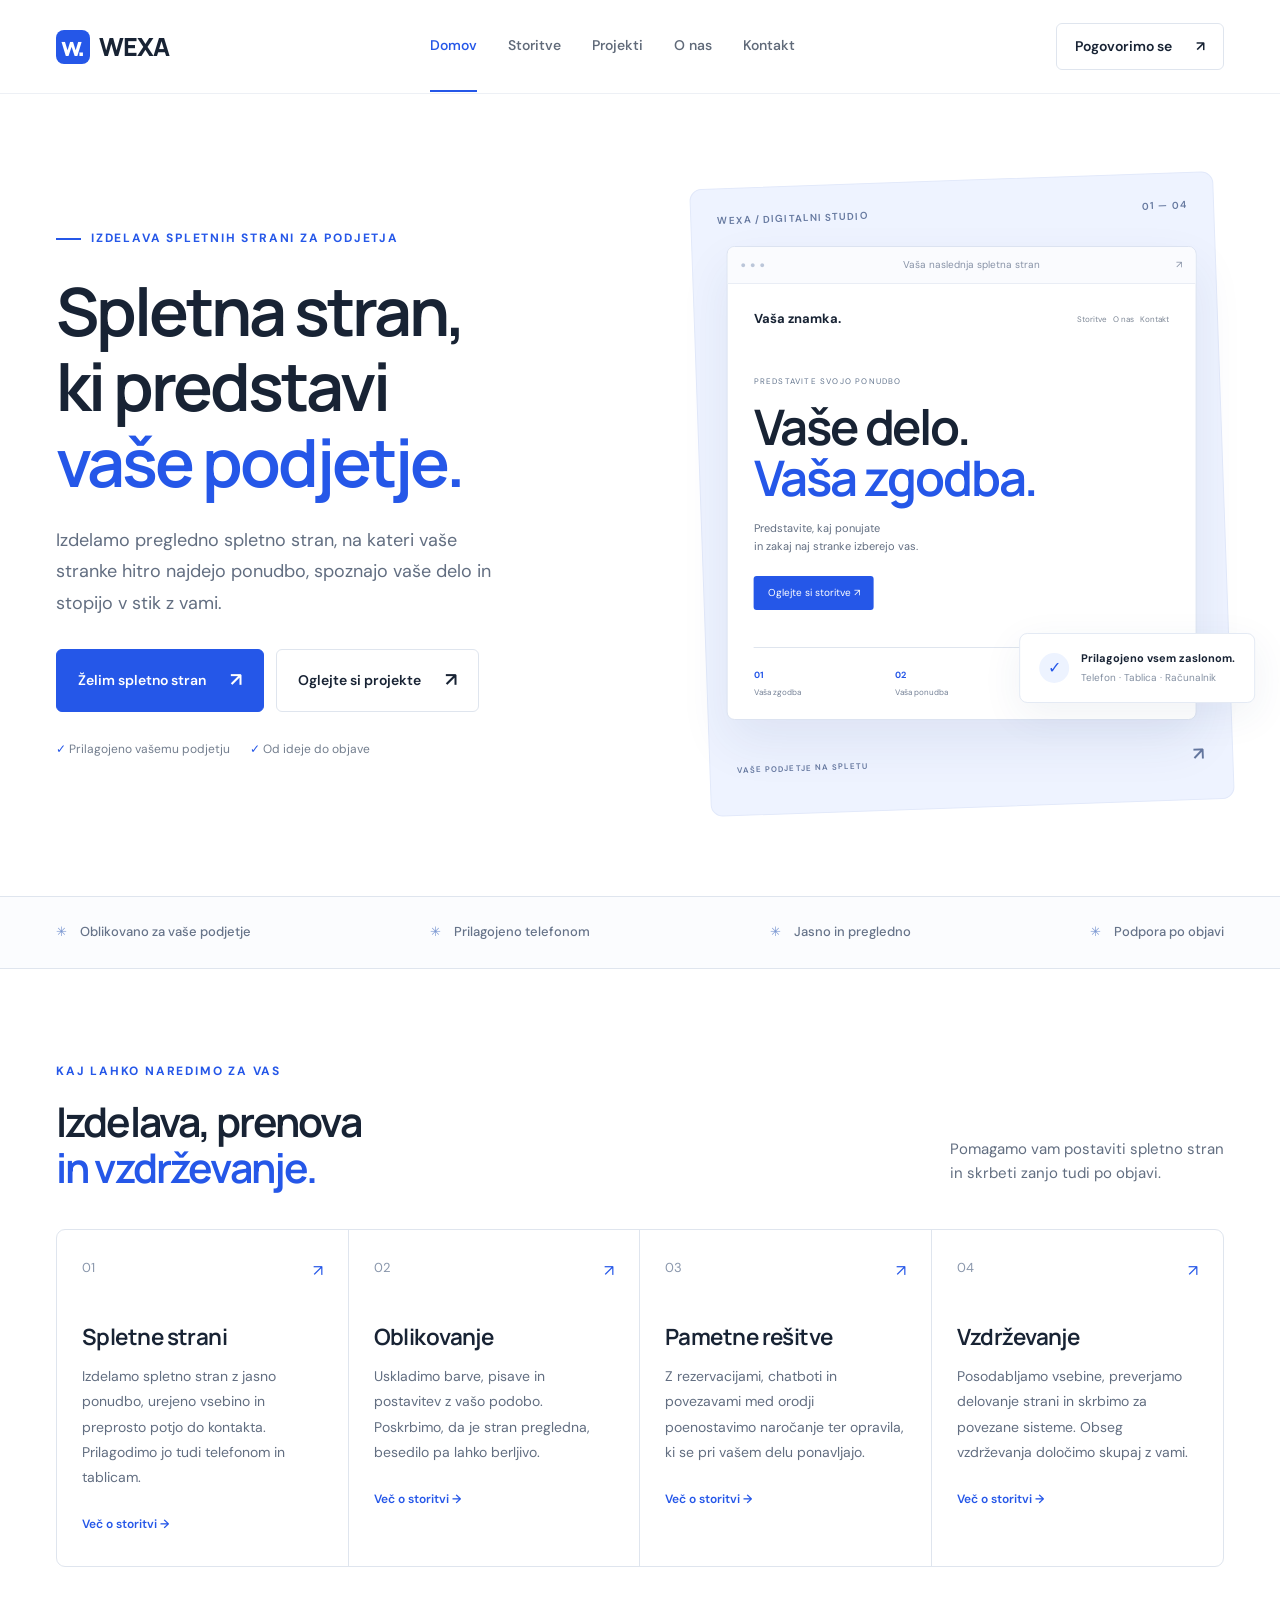
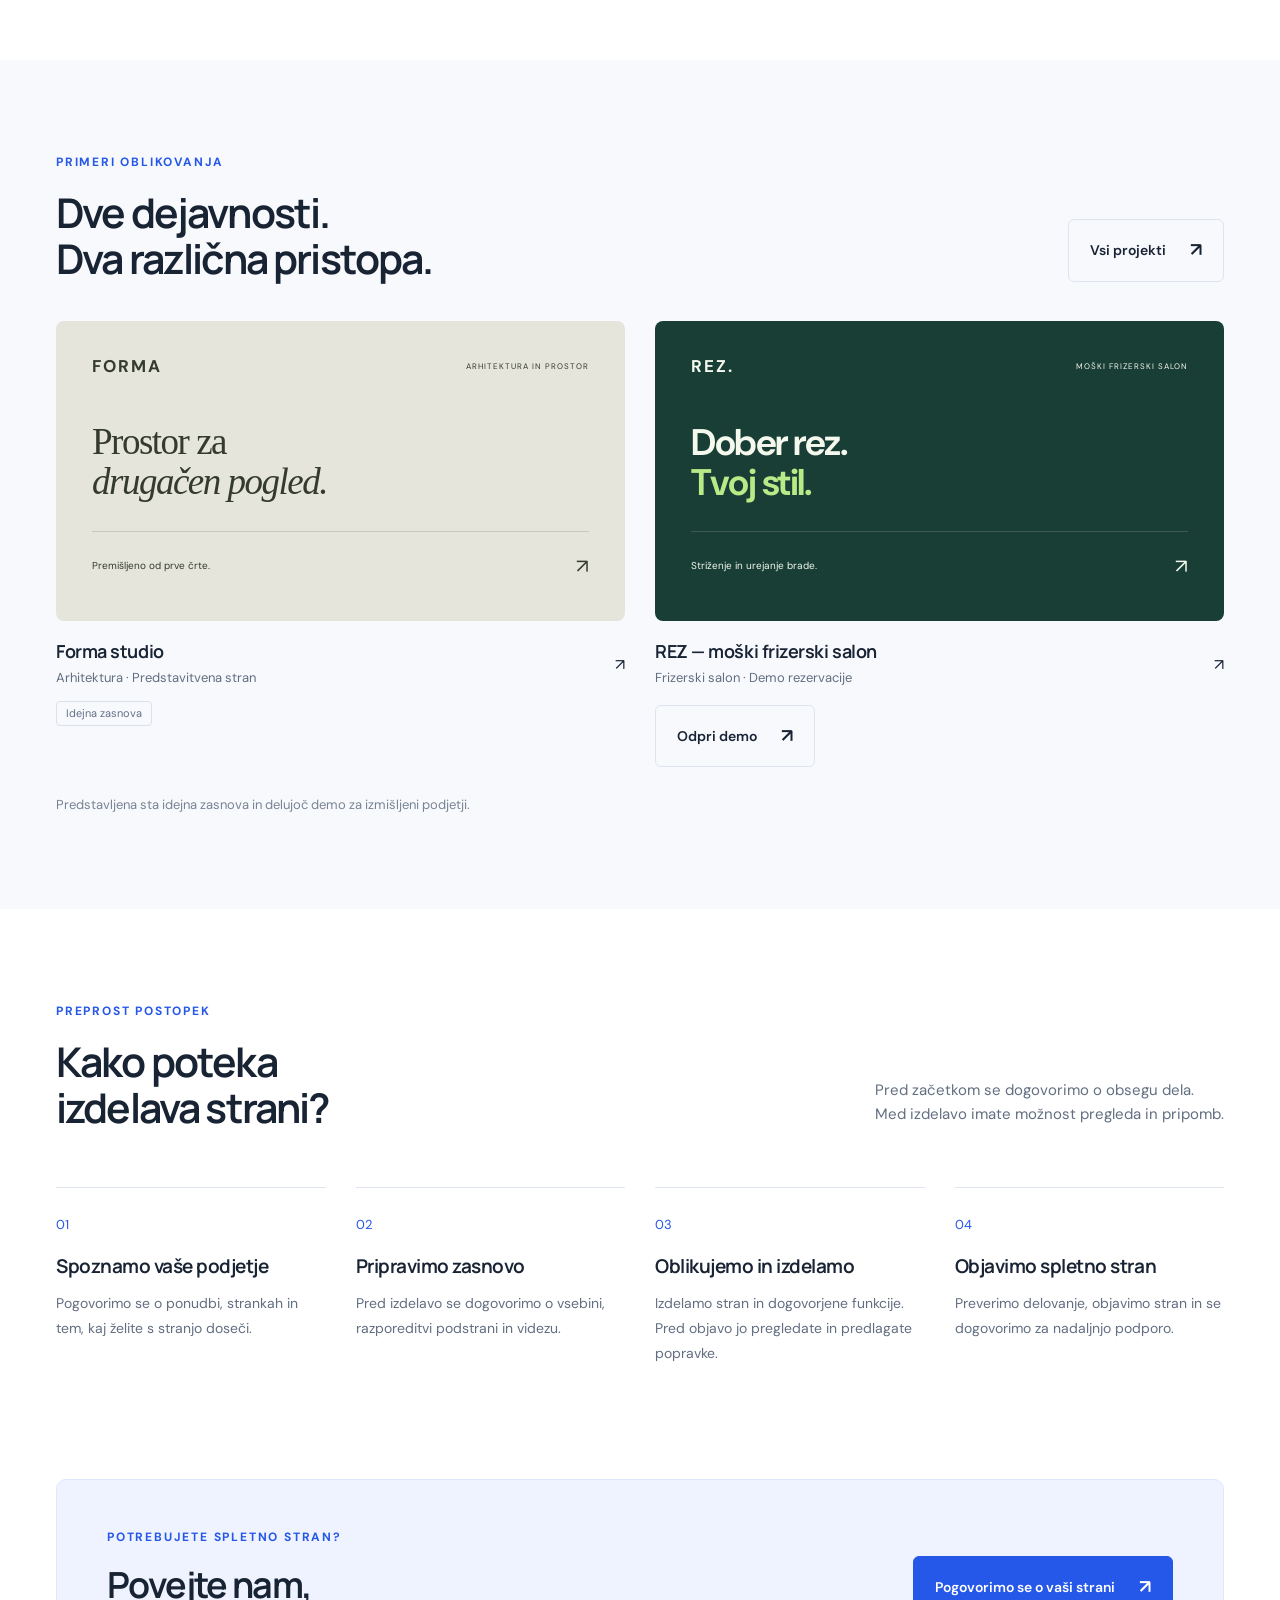
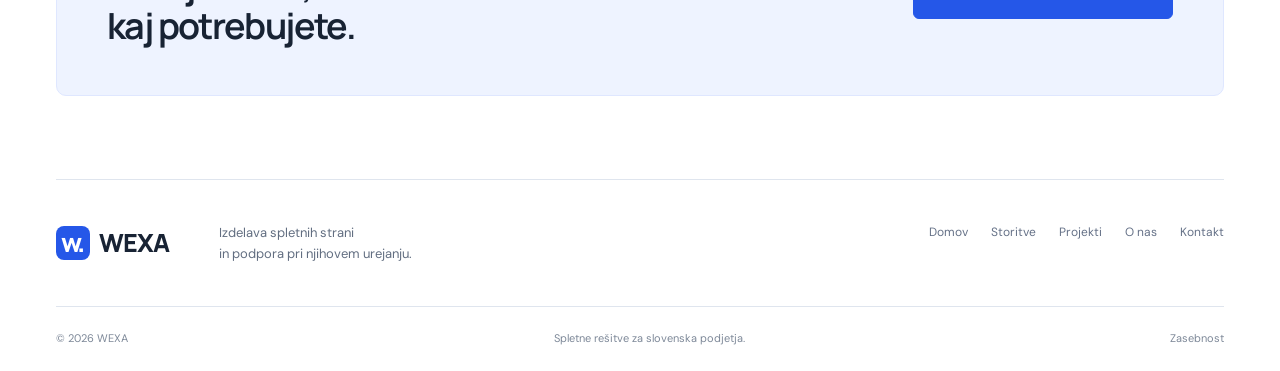
==== index.html @ 82a05c76 "Add REZ barber demo with animated smoke and portfolio links" ====
<!doctype html><html lang="sl"><head><meta charset="UTF-8"><meta name="viewport" content="width=device-width,initial-scale=1"><meta name="description" content="WEXA — izdelava in prenova spletnih strani, oblikovanje, vzdrževanje ter pametne rešitve za podjetja."><meta name="theme-color" content="#f7f9fc"><title>Izdelava spletnih strani za podjetja | WEXA</title><link rel="icon" href="favicon.svg" type="image/svg+xml"><link rel="stylesheet" href="style.css"><script src="app.js" defer></script></head><body><a class="skip" href="#main">Preskoči na vsebino</a><header class="header"><div class="wrap nav"><a class="logo" href="index.html" aria-label="WEXA domov"><span class="mark">w.</span>WEXA</a><button class="menu-toggle" aria-expanded="false" aria-controls="navigation" aria-label="Odpri meni">☰</button><nav id="navigation" aria-label="Glavna navigacija"><a href="index.html" aria-current="page">Domov</a><a href="storitve.html" >Storitve</a><a href="projekti.html" >Projekti</a><a href="o-nas.html" >O nas</a><a href="kontakt.html" >Kontakt</a></nav><a class="nav-cta" href="kontakt.html">Pogovorimo se <span aria-hidden="true">↗</span></a></div></header><main id="main"><section class="hero wrap"><div class="hero-copy"><div class="eyebrow"><span class="line"></span> IZDELAVA SPLETNIH STRANI ZA PODJETJA</div><h1>Spletna stran,<br>ki predstavi<br><em>vaše podjetje.</em></h1><p class="lead">Izdelamo pregledno spletno stran, na kateri vaše stranke hitro najdejo ponudbo, spoznajo vaše delo in stopijo v stik z vami.</p><div class="actions"><a class="button " href="kontakt.html">Želim spletno stran <span aria-hidden="true">↗</span></a><a class="button secondary" href="projekti.html">Oglejte si projekte <span aria-hidden="true">↗</span></a></div><div class="hero-note"><span>✓ Prilagojeno vašemu podjetju</span><span>✓ Od ideje do objave</span></div></div><div class="hero-visual"><div class="visual-caption"><span>WEXA / DIGITALNI STUDIO</span><span>01 — 04</span></div><div class="browser-card"><div class="browser-top"><span class="browser-dots">● ● ●</span><span>Vaša naslednja spletna stran</span><span>↗</span></div><div class="browser-body"><div class="sample-nav"><b>Vaša znamka.</b><span>Storitve &nbsp; O nas &nbsp; Kontakt</span></div><div class="sample-kicker">PREDSTAVITE SVOJO PONUDBO</div><h2>Vaše delo.<br><span>Vaša zgodba.</span></h2><p>Predstavite, kaj ponujate<br>in zakaj naj stranke izberejo vas.</p><a href="storitve.html" class="sample-button">Oglejte si storitve ↗</a><div class="sample-bottom"><div><b>01</b><span>Vaša zgodba</span></div><div><b>02</b><span>Vaša ponudba</span></div><div><b>03</b><span>Stopite v stik</span></div></div></div></div><div class="floating-card"><span class="check-icon">✓</span><div><b>Prilagojeno vsem zaslonom.</b><small>Telefon · Tablica · Računalnik</small></div></div><div class="visual-bottom">VAŠE PODJETJE NA SPLETU <span>↗</span></div></div></section><div class="principles"><div class="wrap"><span>Oblikovano za vaše podjetje</span><span>Prilagojeno telefonom</span><span>Jasno in pregledno</span><span>Podpora po objavi</span></div></div><section class="wrap section"><div class="section-heading"><div><div class="eyebrow">KAJ LAHKO NAREDIMO ZA VAS</div><h2>Izdelava, prenova<br><em>in vzdrževanje.</em></h2></div><p>Pomagamo vam postaviti spletno stran<br>in skrbeti zanjo tudi po objavi.</p></div><div class="services-grid"><a class="service-card" href="storitve.html#storitev-01"><div class="card-top"><span class="number">01</span><span aria-hidden="true">↗</span></div><h3>Spletne strani</h3><p>Izdelamo spletno stran z jasno ponudbo, urejeno vsebino in preprosto potjo do kontakta. Prilagodimo jo tudi telefonom in tablicam.</p><span class="small-link">Več o storitvi →</span></a><a class="service-card" href="storitve.html#storitev-02"><div class="card-top"><span class="number">02</span><span aria-hidden="true">↗</span></div><h3>Oblikovanje</h3><p>Uskladimo barve, pisave in postavitev z vašo podobo. Poskrbimo, da je stran pregledna, besedilo pa lahko berljivo.</p><span class="small-link">Več o storitvi →</span></a><a class="service-card" href="storitve.html#storitev-03"><div class="card-top"><span class="number">03</span><span aria-hidden="true">↗</span></div><h3>Pametne rešitve</h3><p>Z rezervacijami, chatboti in povezavami med orodji poenostavimo naročanje ter opravila, ki se pri vašem delu ponavljajo.</p><span class="small-link">Več o storitvi →</span></a><a class="service-card" href="storitve.html#storitev-04"><div class="card-top"><span class="number">04</span><span aria-hidden="true">↗</span></div><h3>Vzdrževanje</h3><p>Posodabljamo vsebine, preverjamo delovanje strani in skrbimo za povezane sisteme. Obseg vzdrževanja določimo skupaj z vami.</p><span class="small-link">Več o storitvi →</span></a></div></section><section class="tinted"><div class="wrap section"><div class="section-heading"><div><div class="eyebrow">PRIMERI OBLIKOVANJA</div><h2>Dve dejavnosti.<br>Dva različna pristopa.</h2></div><a class="button secondary" href="projekti.html">Vsi projekti <span aria-hidden="true">↗</span></a></div><div class="project-grid"><a class="project" href="projekti.html#forma"><div class="project-art forma"><div class="mini-nav"><b>FORMA</b><span>ARHITEKTURA IN PROSTOR</span></div><div class="mini-title">Prostor za<br><i>drugačen pogled.</i></div><div class="mini-bottom">Premišljeno od prve črte.<span>↗</span></div></div><div class="project-label"><div><h3>Forma studio</h3><p>Arhitektura · Predstavitvena stran</p></div><span>↗</span></div><span class="demo-label">Idejna zasnova</span></a><a class="project" href="demo/barber/"><div class="project-art barber"><div class="mini-nav"><b>REZ.</b><span>MOŠKI FRIZERSKI SALON</span></div><div class="mini-title">Dober rez.<br><i>Tvoj stil.</i></div><div class="mini-bottom">Striženje in urejanje brade.<span>↗</span></div></div><div class="project-label"><div><h3>REZ — moški frizerski salon</h3><p>Frizerski salon · Demo rezervacije</p></div><span>↗</span></div><span class="button secondary" style="margin-top:16px">Odpri demo <span aria-hidden="true">↗</span></span></a></div><p class="muted project-disclaimer">Predstavljena sta idejna zasnova in delujoč demo za izmišljeni podjetji.</p></div></section><section class="wrap section"><div class="section-heading"><div><div class="eyebrow">PREPROST POSTOPEK</div><h2>Kako poteka<br>izdelava strani?</h2></div><p>Pred začetkom se dogovorimo o obsegu dela.<br>Med izdelavo imate možnost pregleda in pripomb.</p></div><div class="steps"><div><span>01</span><h3>Spoznamo vaše podjetje</h3><p>Pogovorimo se o ponudbi, strankah in tem, kaj želite s stranjo doseči.</p></div><div><span>02</span><h3>Pripravimo zasnovo</h3><p>Pred izdelavo se dogovorimo o vsebini, razporeditvi podstrani in videzu.</p></div><div><span>03</span><h3>Oblikujemo in izdelamo</h3><p>Izdelamo stran in dogovorjene funkcije. Pred objavo jo pregledate in predlagate popravke.</p></div><div><span>04</span><h3>Objavimo spletno stran</h3><p>Preverimo delovanje, objavimo stran in se dogovorimo za nadaljnjo podporo.</p></div></div></section><section class="wrap cta"><div><div class="eyebrow">POTREBUJETE SPLETNO STRAN?</div><h2>Povejte nam,<br>kaj potrebujete.</h2></div><a class="button " href="kontakt.html">Pogovorimo se o vaši strani <span aria-hidden="true">↗</span></a></section></main><footer class="wrap"><div class="footer-top"><a class="logo" href="index.html"><span class="mark">w.</span>WEXA</a><p>Izdelava spletnih strani<br>in podpora pri njihovem urejanju.</p><div class="footer-nav"><a href="index.html" aria-current="page">Domov</a><a href="storitve.html" >Storitve</a><a href="projekti.html" >Projekti</a><a href="o-nas.html" >O nas</a><a href="kontakt.html" >Kontakt</a></div></div><div class="footer-bottom"><span>© 2026 WEXA</span><span>Spletne rešitve za slovenska podjetja.</span><a href="zasebnost.html">Zasebnost</a></div></footer></body></html>
---- style.css ----
@import url('https://fonts.googleapis.com/css2?family=DM+Sans:wght@400;450;500;550;600;650;700&family=Manrope:wght@400;500;600;650;700;750;800&display=swap');
:root{--blue:#2557e8;--ink:#182334;--muted:#626e81;--line:#dfe5ee;--paper:#f7f9fc}*{box-sizing:border-box}html{scroll-behavior:smooth;scroll-padding-top:110px}body{margin:0;background:#fff;color:var(--ink);font-family:'DM Sans',sans-serif;font-size:16px;line-height:1.6}a{color:inherit;text-decoration:none}button,input,textarea{font:inherit}button,a,input,textarea,summary{-webkit-tap-highlight-color:transparent}a:focus-visible,button:focus-visible,summary:focus-visible{outline:3px solid var(--blue);outline-offset:6px}button{cursor:pointer}p{color:var(--muted);margin:0 0 20px}h1,h2,h3{font-family:Manrope,sans-serif;line-height:1.13;letter-spacing:-.045em;margin:0;font-weight:650}h1{font-size:clamp(3rem,5.2vw,5rem)}h2{font-size:clamp(2rem,3.2vw,3rem)}h3{font-size:1.4rem;letter-spacing:-.025em}em{font-style:normal;color:var(--blue)}.wrap{max-width:1280px;width:calc(100% - 112px);margin:auto}.header{height:94px;background:rgba(255,255,255,.96);position:sticky;top:0;z-index:20;border-bottom:1px solid #edf0f5}.nav{height:100%;display:flex;align-items:center;justify-content:space-between;gap:30px}.logo{font-family:Manrope,sans-serif;font-size:25px;font-weight:800;letter-spacing:-1px;display:flex;align-items:center;gap:9px}.mark{display:inline-flex;align-items:center;justify-content:center;width:34px;height:34px;border-radius:8px;background:var(--blue);color:white;font-size:26px;letter-spacing:-3px;padding-right:4px}.nav nav{display:flex;gap:31px}.nav nav a{font-size:14px;font-weight:550;color:#606a79;padding:33px 0}.nav nav a:hover,.nav nav a[aria-current=page]{color:var(--blue)}.nav nav a[aria-current=page]{border-bottom:2px solid var(--blue)}.nav-cta{font-size:14px;font-weight:600;border:1px solid var(--line);padding:11px 18px;border-radius:6px;display:flex;gap:24px;align-items:center}.nav-cta:hover{border-color:var(--blue);color:var(--blue)}.menu-toggle{display:none}.eyebrow{font-size:12px;letter-spacing:1.8px;font-weight:700;color:var(--blue);margin-bottom:25px;display:flex;align-items:center;gap:10px}.line{height:2px;width:25px;background:var(--blue)}.hero{display:grid;grid-template-columns:1.12fr 1fr;gap:58px;align-items:center;padding-top:86px;padding-bottom:88px}.hero h1{margin-bottom:26px}.lead{font-size:18px;line-height:1.75;max-width:570px}.hero .lead{max-width:465px}.actions{display:flex;align-items:center;gap:12px;flex-wrap:wrap;margin-top:30px}.button{display:inline-flex;align-items:center;justify-content:center;gap:24px;background:var(--blue);color:white;border:1px solid var(--blue);border-radius:6px;padding:15px 21px;font-size:14px;font-weight:600;transition:background .2s,transform .2s}.button span{font-size:19px}.button:hover{background:#1745ca;transform:translateY(-2px)}.button.secondary{background:transparent;border-color:var(--line);color:var(--ink)}.button.secondary:hover{border-color:#96a8c8;background:#f1f5ff}.hero-note{display:flex;gap:20px;font-size:12px;color:#737e8e;margin-top:28px}.hero-note span:first-letter{color:var(--blue)}.hero-visual{position:relative;background:#eef3ff;border:1px solid #e2e9fa;border-radius:12px;padding:24px 26px 30px;min-width:0;transform:rotate(-2deg)}.visual-caption,.visual-bottom{font-size:10px;letter-spacing:1.1px;display:flex;align-items:center;justify-content:space-between;color:#65789f;font-weight:600}.visual-caption{margin-bottom:25px}.browser-card{background:white;border:1px solid #dce3f1;border-radius:8px;box-shadow:0 22px 50px #233f7815;overflow:hidden;transform:rotate(2deg)}.browser-top{display:flex;justify-content:space-between;align-items:center;gap:5px;font-size:10px;background:#fafbfe;padding:10px 13px;color:#8792a6;border-bottom:1px solid #e9edf5}.browser-dots{color:#bbc6d9;font-size:9px;letter-spacing:1px}.browser-body{padding:25px 26px 20px}.sample-nav{display:flex;justify-content:space-between;align-items:center;gap:10px;margin-bottom:45px;font-size:8px}.sample-nav b{font-size:13px}.sample-nav span{color:#7d8796}.sample-kicker{font-size:8px;letter-spacing:1.2px;color:#63758e;margin-bottom:14px}.browser-body h2{font-size:49px;line-height:1.04}.browser-body h2 span{color:var(--blue)}.browser-body p{font-size:11px;margin-top:15px;line-height:1.7}.sample-button{display:inline-block;padding:9px 14px;background:var(--blue);color:white;font-size:10px;border-radius:3px}.sample-bottom{display:grid;grid-template-columns:repeat(3,1fr);gap:10px;border-top:1px solid var(--line);padding-top:20px;margin-top:37px}.sample-bottom b,.sample-bottom span{display:block;font-size:9px}.sample-bottom b{color:var(--blue);margin-bottom:4px}.sample-bottom span{font-size:8px;color:#748096}.floating-card{position:absolute;right:-26px;bottom:98px;padding:16px 19px;background:white;border:1px solid #e4eaf4;border-radius:8px;box-shadow:0 12px 40px #29406b12;display:flex;align-items:center;gap:12px;transform:rotate(2deg)}.floating-card b{font-size:11px;display:block}.floating-card small{font-size:10px;color:#8490a2;display:block;margin-top:2px}.check-icon{background:#edf3ff;color:var(--blue);width:30px;height:30px;display:grid;place-items:center;border-radius:50%}.visual-bottom{margin-top:28px;font-size:8px}.visual-bottom span{font-size:18px}.principles{border-block:1px solid var(--line);background:#fbfcfe}.principles .wrap{display:flex;justify-content:space-between;padding-block:25px;font-size:13px;font-weight:500;color:#667389}.principles span:before{content:'✳';color:#7895d0;margin-right:13px}.section{padding-top:93px;padding-bottom:93px}.section-heading{display:flex;align-items:flex-end;justify-content:space-between;gap:35px;margin-bottom:39px}.section-heading p{font-size:15px;margin:0 0 5px}.section-heading .eyebrow{margin-bottom:17px}.services-grid{display:grid;grid-template-columns:repeat(4,1fr);border:1px solid var(--line);border-radius:9px;overflow:hidden}.service-card{padding:28px 25px 30px;border-right:1px solid var(--line);transition:background .2s}.service-card:last-child{border:0}.service-card:hover{background:#f3f6ff}.card-top{display:flex;justify-content:space-between;margin-bottom:40px;color:var(--blue)}.number{font-size:13px;color:#8a97ac}.service-card h3{margin-bottom:15px}.service-card p{font-size:14px;line-height:1.8;min-height:100px}.small-link{font-size:12px;font-weight:600;color:var(--blue)}.tinted{background:var(--paper)}.project-grid{display:grid;grid-template-columns:1fr 1fr;gap:30px}.project-art{padding:32px 36px;border-radius:8px;min-height:300px;transition:transform .3s}.project:hover .project-art{transform:translateY(-5px)}.forma{background:#e5e5db;color:#343a2e}.barber{background:#183e36;color:#f4f8ed}.mini-nav{display:flex;justify-content:space-between;align-items:center;font-size:8px;letter-spacing:1px}.mini-nav b{font-size:17px;letter-spacing:2px}.mini-title{font-size:37px;letter-spacing:-1.5px;line-height:1.1;margin-top:42px}.forma .mini-title{font-family:Georgia,serif}.barber .mini-title{font-weight:650}.barber .mini-title i{font-style:normal;color:#b8eb87}.mini-bottom{font-size:10px;display:flex;justify-content:space-between;align-items:center;margin-top:28px;border-top:1px solid #89947b55;padding-top:18px}.mini-bottom span{font-size:20px}.project-label{display:flex;justify-content:space-between;align-items:center;margin-top:20px}.project-label h3{font-size:18px}.project-label p{font-size:13px;margin:7px 0 0}.demo-label{display:inline-block;font-size:11px;padding:3px 9px;border:1px solid #dbe1e9;border-radius:4px;color:#657187;margin-top:12px}.muted{font-size:13px;color:#788394}.project-disclaimer{margin-top:28px;margin-bottom:0}.steps{display:grid;grid-template-columns:repeat(4,1fr);gap:30px;margin-top:56px}.steps>div{border-top:1px solid var(--line);padding-top:23px}.steps span{font-size:13px;color:var(--blue)}.steps h3{font-size:19px;margin:20px 0 13px}.steps p{font-size:14px;line-height:1.8}.cta{padding:48px 50px;background:#eef3ff;border:1px solid #dfe7ff;border-radius:10px;display:flex;align-items:center;justify-content:space-between;gap:30px;margin-bottom:83px}.cta h2{font-size:36px}.cta .eyebrow{margin-bottom:18px}.footer-top{border-top:1px solid var(--line);padding-top:43px;padding-bottom:42px;display:flex;align-items:flex-start;gap:50px}.footer-top p{font-size:13px;margin:0}.footer-nav{margin-left:auto;display:flex;gap:23px;font-size:12px;color:#657187}.footer-bottom{display:flex;justify-content:space-between;gap:20px;border-top:1px solid var(--line);padding:23px 0;font-size:11px;color:#7d8898}.page-head{padding-top:80px;padding-bottom:60px}.page-head h1{margin-bottom:25px}.page-head .lead{max-width:650px}.service-row{display:grid;grid-template-columns:60px 1.5fr 1fr;gap:40px;padding:52px 0;border-top:1px solid var(--line);scroll-margin-top:100px}.service-row .eyebrow{margin-bottom:13px}.service-row h2{font-size:31px;margin-bottom:22px}.service-row p{font-size:16px;max-width:560px}.service-row h3{font-size:17px;margin-bottom:18px}.service-row ul,.case ul{list-style:none;padding:0;margin:0 0 25px;color:var(--muted)}.service-row li,.case li{padding:7px 0;font-size:14px}.service-row li:before,.case li:before{content:'✓';color:var(--blue);margin-right:13px}.text-link{font-size:14px;font-weight:600;color:var(--blue)}.narrow{max-width:850px}.narrow h2{margin-bottom:30px}details{border-bottom:1px solid var(--line);padding:23px 0}summary{font-weight:550;cursor:pointer;list-style:none;display:flex;justify-content:space-between;gap:20px}summary:after{content:'+';color:var(--blue);font-size:22px;line-height:1}details[open] summary:after{content:'−'}details p{margin:17px 0 0;max-width:720px}.projects-page{padding-bottom:90px}.case{padding:50px 0;border-top:1px solid var(--line);margin-top:60px;scroll-margin-top:120px}.case .eyebrow{margin-bottom:20px}.case h2{margin-bottom:25px}.case-grid{display:grid;grid-template-columns:1.4fr 1fr;gap:80px}.case-grid p{max-width:570px}.about-grid{display:grid;grid-template-columns:1fr 1fr;gap:90px;align-items:center;padding-bottom:35px}.about-statement{background:#edf2ff;border-radius:12px;padding:70px 45px;font-family:Manrope,sans-serif;font-size:50px;line-height:1.2;letter-spacing:-2px;font-weight:650}.about-statement span{display:block;font-family:'DM Sans',sans-serif;font-size:10px;letter-spacing:2px;color:#7084ae;margin-top:60px}.about-grid h2{margin-bottom:25px;font-size:34px}.about-grid p{font-size:15px}.values{display:grid;grid-template-columns:repeat(3,1fr);gap:45px}.values article{border-top:1px solid var(--line);padding-top:25px}.values span{font-size:11px;letter-spacing:1px;color:var(--blue)}.values h3{margin:25px 0 16px}.values p{font-size:15px}.contact-grid{display:grid;grid-template-columns:.85fr 1.4fr;gap:90px;padding-bottom:100px}.contact-grid aside>p{margin:25px 0}.contact-grid aside h2{font-size:32px}.contact-step{display:flex;align-items:center;gap:17px;padding:14px 0;border-bottom:1px solid var(--line)}.contact-step span{font-size:12px;color:var(--blue)}.contact-step p{margin:0;font-size:14px}.notice{background:var(--paper);padding:21px;border:1px solid var(--line);border-radius:7px;margin-top:32px}.notice b{font-size:13px}.notice p{font-size:12px;line-height:1.8;margin:9px 0 0}form{border:1px solid var(--line);border-radius:10px;padding:32px}form>label,.form-row label{display:block;font-size:14px;font-weight:500;margin-bottom:23px}.optional{font-size:12px;color:#7c8798;font-weight:400}input:not([type=radio]),textarea{display:block;width:100%;padding:13px 15px;border:1px solid #dce2ed;border-radius:5px;margin-top:8px;background:#fcfdff;color:var(--ink);font-size:14px;outline:none}input:focus,textarea:focus{border-color:var(--blue);box-shadow:0 0 0 3px #2557e810}textarea{resize:vertical}input::placeholder,textarea::placeholder{color:#8b95a4}.form-row{display:grid;grid-template-columns:1fr 1fr;gap:17px}fieldset{border:0;padding:0;margin:0 0 25px}legend{font-size:14px;font-weight:500;margin-bottom:12px}.choices{display:grid;grid-template-columns:1fr 1fr;gap:9px}.choices label{cursor:pointer;position:relative}.choices input{position:absolute;opacity:0;width:1px;height:1px}.choices span{display:block;padding:12px 14px;border:1px solid var(--line);border-radius:5px;font-size:13px;color:var(--muted)}.choices input:checked+span{border-color:var(--blue);color:var(--blue);background:#f2f6ff}.choices input:focus-visible+span{outline:2px solid var(--blue);outline-offset:2px}.form-help{font-size:12px;margin:15px 0 0}#brief-result{border-top:1px solid var(--line);padding-top:24px;margin-top:28px}#brief-result h3{font-size:20px;margin-bottom:13px}#brief-result p{font-size:13px}pre{white-space:pre-wrap;word-break:break-word;background:var(--paper);padding:20px;font:13px/1.7 'DM Sans',sans-serif}#copy-status{margin-top:13px}.legal{padding-bottom:90px}.legal h2{font-size:25px;margin-top:30px;margin-bottom:16px}.skip{position:fixed;left:15px;top:-80px;z-index:100;background:white;padding:15px}.skip:focus{top:15px}
@media(min-width:1500px){.hero{padding-block:100px}.hero h1{font-size:80px}}
@media(max-width:1100px){.wrap{width:calc(100% - 64px)}.nav nav{gap:20px}.hero{gap:30px}.hero h1{font-size:57px}.hero-note{gap:10px;font-size:10px}.hero-visual{padding:20px}.floating-card{right:-10px}.browser-body{padding:22px}.browser-body h2{font-size:43px}.service-card{padding:22px 18px}.services-grid h3{font-size:20px}.service-card p{min-height:125px}.footer-top{gap:25px}.footer-nav{gap:15px}.contact-grid{gap:45px}.about-grid{gap:50px}.about-statement{font-size:42px}.nav-cta{gap:12px}}
@media(max-width:800px){.wrap{width:calc(100% - 40px)}.header{height:76px}.nav{gap:15px}.menu-toggle{display:block;margin-left:auto;background:none;border:1px solid var(--line);border-radius:5px;padding:4px 10px;font-size:22px;color:var(--ink)}.nav-cta{display:none}.nav nav{display:none;position:absolute;top:76px;left:0;width:100%;background:white;box-shadow:0 12px 20px #10234112;padding:15px 20px;flex-direction:column;gap:0}.nav nav.open{display:flex}.nav nav a{padding:13px 10px}.nav nav a[aria-current=page]{border:0;background:#f2f6ff;border-radius:5px}.hero{grid-template-columns:1fr;gap:55px;padding-block:50px 65px}.hero h1{font-size:clamp(44px,8vw,65px)}.hero .lead{max-width:550px}.hero-visual{max-width:500px;width:95%;margin:auto;transform:rotate(-1deg)}.browser-body h2{font-size:52px}.hero-note{font-size:12px;gap:20px}.principles .wrap{display:grid;grid-template-columns:1fr 1fr;gap:15px;font-size:12px}.section{padding-block:60px}.section-heading{align-items:flex-start;gap:25px;flex-direction:column}.section-heading p br{display:none}.services-grid{grid-template-columns:1fr 1fr}.service-card:nth-child(2){border-right:0}.service-card:nth-child(-n+2){border-bottom:1px solid var(--line)}.service-card p{min-height:90px}.project-art{padding:25px;min-height:260px}.mini-title{font-size:29px}.mini-nav span{font-size:6px}.steps{grid-template-columns:1fr 1fr;gap:25px;margin-top:35px}.cta{padding:35px;flex-direction:column;align-items:flex-start;margin-bottom:55px}.cta h2{font-size:32px}.footer-top{flex-wrap:wrap}.footer-nav{margin-left:0;width:100%;flex-wrap:wrap;gap:25px}.footer-bottom{font-size:10px;flex-wrap:wrap}.page-head{padding-block:50px 35px}.page-head h1{font-size:46px}.service-row{grid-template-columns:35px 1fr;gap:20px;padding-block:35px}.service-row>div:last-child{grid-column:2}.case-grid{gap:25px;grid-template-columns:1fr}.about-grid{grid-template-columns:1fr;gap:40px}.about-statement{padding:45px;font-size:48px}.values{gap:25px}.contact-grid{grid-template-columns:1fr;gap:35px}.contact-grid aside{max-width:600px}.contact-grid aside h2 br{display:none}}
@media(max-width:480px){.hero h1{font-size:43px}.lead{font-size:16px}.eyebrow{font-size:10px;letter-spacing:1.5px}.actions{gap:10px}.button{padding:13px 16px;gap:15px;font-size:13px}.hero-note{font-size:10px;gap:13px}.browser-body h2{font-size:42px}.browser-body{padding:22px 18px}.sample-nav{margin-bottom:30px}.floating-card{right:-12px;padding:12px;bottom:85px}.floating-card b{font-size:9px}.floating-card small{font-size:8px}.visual-caption{font-size:8px}.services-grid{grid-template-columns:1fr}.service-card{border-right:0;border-bottom:1px solid var(--line)!important;padding:26px}.service-card:last-child{border-bottom:0!important}.service-card p{min-height:0}.card-top{margin-bottom:25px}.project-grid{grid-template-columns:1fr;gap:35px}.project-art{min-height:285px}.mini-title{font-size:35px}.steps{gap:25px 18px}.steps h3{font-size:17px}.steps p{font-size:13px}.cta{padding:28px}.cta h2{font-size:27px}.page-head h1{font-size:39px}.service-row{grid-template-columns:25px 1fr;gap:12px}.service-row h2{font-size:26px}.values{grid-template-columns:1fr}.form-row{grid-template-columns:1fr;gap:0}form{padding:22px}.choices span{font-size:12px;padding:10px}.footer-top p{font-size:12px}.footer-bottom span:nth-child(2){display:none}}
@media(prefers-reduced-motion:reduce){html{scroll-behavior:auto}*,*:before,*:after{transition:none!important;animation:none!important}}
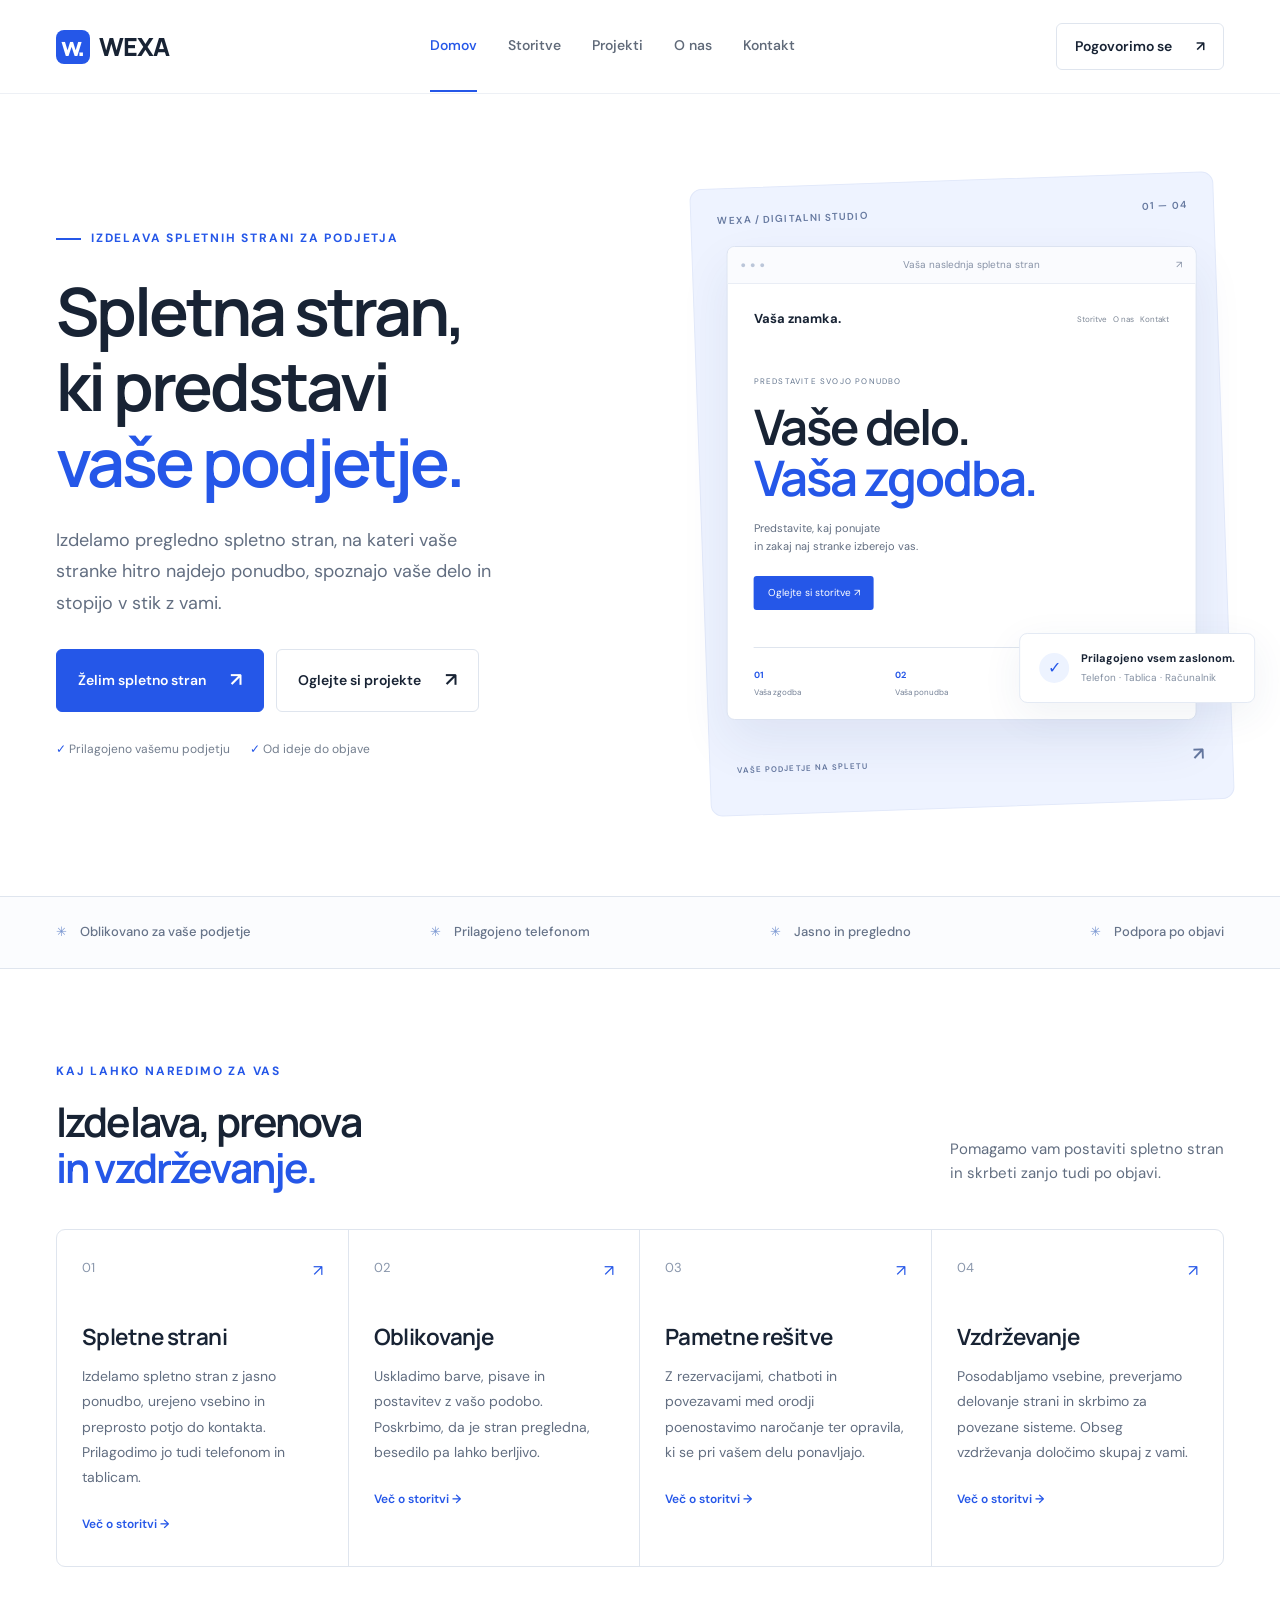
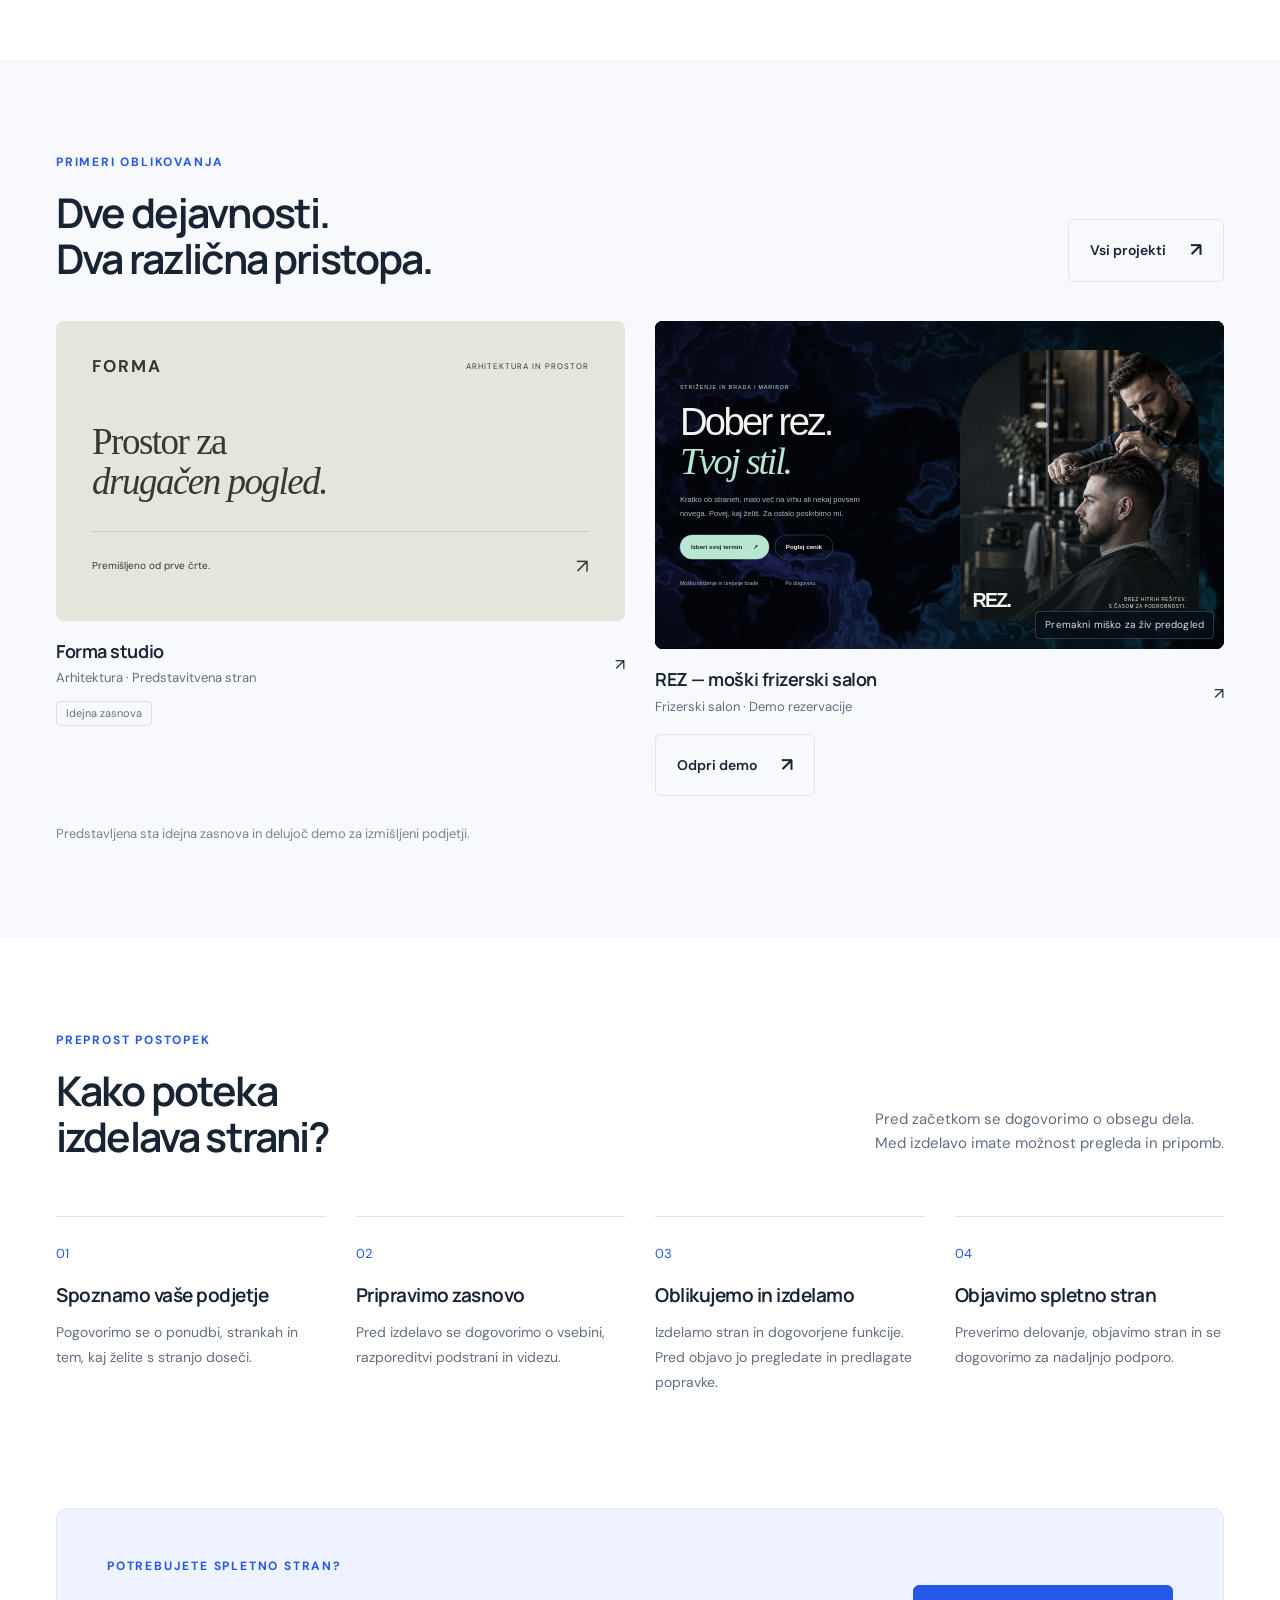
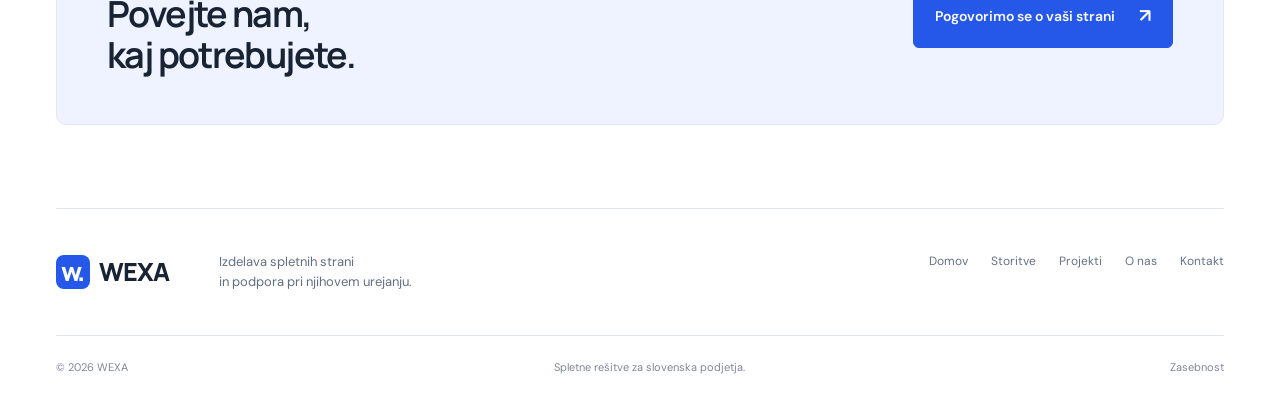
==== commit 962205fb: "Add live REZ portfolio preview with hover-controlled smoke" ====
--- a/index.html
+++ b/index.html
@@ -1 +1 @@
-<!doctype html><html lang="sl"><head><meta charset="UTF-8"><meta name="viewport" content="width=device-width,initial-scale=1"><meta name="description" content="WEXA — izdelava in prenova spletnih strani, oblikovanje, vzdrževanje ter pametne rešitve za podjetja."><meta name="theme-color" content="#f7f9fc"><title>Izdelava spletnih strani za podjetja | WEXA</title><link rel="icon" href="favicon.svg" type="image/svg+xml"><link rel="stylesheet" href="style.css"><script src="app.js" defer></script></head><body><a class="skip" href="#main">Preskoči na vsebino</a><header class="header"><div class="wrap nav"><a class="logo" href="index.html" aria-label="WEXA domov"><span class="mark">w.</span>WEXA</a><button class="menu-toggle" aria-expanded="false" aria-controls="navigation" aria-label="Odpri meni">☰</button><nav id="navigation" aria-label="Glavna navigacija"><a href="index.html" aria-current="page">Domov</a><a href="storitve.html" >Storitve</a><a href="projekti.html" >Projekti</a><a href="o-nas.html" >O nas</a><a href="kontakt.html" >Kontakt</a></nav><a class="nav-cta" href="kontakt.html">Pogovorimo se <span aria-hidden="true">↗</span></a></div></header><main id="main"><section class="hero wrap"><div class="hero-copy"><div class="eyebrow"><span class="line"></span> IZDELAVA SPLETNIH STRANI ZA PODJETJA</div><h1>Spletna stran,<br>ki predstavi<br><em>vaše podjetje.</em></h1><p class="lead">Izdelamo pregledno spletno stran, na kateri vaše stranke hitro najdejo ponudbo, spoznajo vaše delo in stopijo v stik z vami.</p><div class="actions"><a class="button " href="kontakt.html">Želim spletno stran <span aria-hidden="true">↗</span></a><a class="button secondary" href="projekti.html">Oglejte si projekte <span aria-hidden="true">↗</span></a></div><div class="hero-note"><span>✓ Prilagojeno vašemu podjetju</span><span>✓ Od ideje do objave</span></div></div><div class="hero-visual"><div class="visual-caption"><span>WEXA / DIGITALNI STUDIO</span><span>01 — 04</span></div><div class="browser-card"><div class="browser-top"><span class="browser-dots">● ● ●</span><span>Vaša naslednja spletna stran</span><span>↗</span></div><div class="browser-body"><div class="sample-nav"><b>Vaša znamka.</b><span>Storitve &nbsp; O nas &nbsp; Kontakt</span></div><div class="sample-kicker">PREDSTAVITE SVOJO PONUDBO</div><h2>Vaše delo.<br><span>Vaša zgodba.</span></h2><p>Predstavite, kaj ponujate<br>in zakaj naj stranke izberejo vas.</p><a href="storitve.html" class="sample-button">Oglejte si storitve ↗</a><div class="sample-bottom"><div><b>01</b><span>Vaša zgodba</span></div><div><b>02</b><span>Vaša ponudba</span></div><div><b>03</b><span>Stopite v stik</span></div></div></div></div><div class="floating-card"><span class="check-icon">✓</span><div><b>Prilagojeno vsem zaslonom.</b><small>Telefon · Tablica · Računalnik</small></div></div><div class="visual-bottom">VAŠE PODJETJE NA SPLETU <span>↗</span></div></div></section><div class="principles"><div class="wrap"><span>Oblikovano za vaše podjetje</span><span>Prilagojeno telefonom</span><span>Jasno in pregledno</span><span>Podpora po objavi</span></div></div><section class="wrap section"><div class="section-heading"><div><div class="eyebrow">KAJ LAHKO NAREDIMO ZA VAS</div><h2>Izdelava, prenova<br><em>in vzdrževanje.</em></h2></div><p>Pomagamo vam postaviti spletno stran<br>in skrbeti zanjo tudi po objavi.</p></div><div class="services-grid"><a class="service-card" href="storitve.html#storitev-01"><div class="card-top"><span class="number">01</span><span aria-hidden="true">↗</span></div><h3>Spletne strani</h3><p>Izdelamo spletno stran z jasno ponudbo, urejeno vsebino in preprosto potjo do kontakta. Prilagodimo jo tudi telefonom in tablicam.</p><span class="small-link">Več o storitvi →</span></a><a class="service-card" href="storitve.html#storitev-02"><div class="card-top"><span class="number">02</span><span aria-hidden="true">↗</span></div><h3>Oblikovanje</h3><p>Uskladimo barve, pisave in postavitev z vašo podobo. Poskrbimo, da je stran pregledna, besedilo pa lahko berljivo.</p><span class="small-link">Več o storitvi →</span></a><a class="service-card" href="storitve.html#storitev-03"><div class="card-top"><span class="number">03</span><span aria-hidden="true">↗</span></div><h3>Pametne rešitve</h3><p>Z rezervacijami, chatboti in povezavami med orodji poenostavimo naročanje ter opravila, ki se pri vašem delu ponavljajo.</p><span class="small-link">Več o storitvi →</span></a><a class="service-card" href="storitve.html#storitev-04"><div class="card-top"><span class="number">04</span><span aria-hidden="true">↗</span></div><h3>Vzdrževanje</h3><p>Posodabljamo vsebine, preverjamo delovanje strani in skrbimo za povezane sisteme. Obseg vzdrževanja določimo skupaj z vami.</p><span class="small-link">Več o storitvi →</span></a></div></section><section class="tinted"><div class="wrap section"><div class="section-heading"><div><div class="eyebrow">PRIMERI OBLIKOVANJA</div><h2>Dve dejavnosti.<br>Dva različna pristopa.</h2></div><a class="button secondary" href="projekti.html">Vsi projekti <span aria-hidden="true">↗</span></a></div><div class="project-grid"><a class="project" href="projekti.html#forma"><div class="project-art forma"><div class="mini-nav"><b>FORMA</b><span>ARHITEKTURA IN PROSTOR</span></div><div class="mini-title">Prostor za<br><i>drugačen pogled.</i></div><div class="mini-bottom">Premišljeno od prve črte.<span>↗</span></div></div><div class="project-label"><div><h3>Forma studio</h3><p>Arhitektura · Predstavitvena stran</p></div><span>↗</span></div><span class="demo-label">Idejna zasnova</span></a><a class="project" href="demo/barber/"><div class="project-art barber"><div class="mini-nav"><b>REZ.</b><span>MOŠKI FRIZERSKI SALON</span></div><div class="mini-title">Dober rez.<br><i>Tvoj stil.</i></div><div class="mini-bottom">Striženje in urejanje brade.<span>↗</span></div></div><div class="project-label"><div><h3>REZ — moški frizerski salon</h3><p>Frizerski salon · Demo rezervacije</p></div><span>↗</span></div><span class="button secondary" style="margin-top:16px">Odpri demo <span aria-hidden="true">↗</span></span></a></div><p class="muted project-disclaimer">Predstavljena sta idejna zasnova in delujoč demo za izmišljeni podjetji.</p></div></section><section class="wrap section"><div class="section-heading"><div><div class="eyebrow">PREPROST POSTOPEK</div><h2>Kako poteka<br>izdelava strani?</h2></div><p>Pred začetkom se dogovorimo o obsegu dela.<br>Med izdelavo imate možnost pregleda in pripomb.</p></div><div class="steps"><div><span>01</span><h3>Spoznamo vaše podjetje</h3><p>Pogovorimo se o ponudbi, strankah in tem, kaj želite s stranjo doseči.</p></div><div><span>02</span><h3>Pripravimo zasnovo</h3><p>Pred izdelavo se dogovorimo o vsebini, razporeditvi podstrani in videzu.</p></div><div><span>03</span><h3>Oblikujemo in izdelamo</h3><p>Izdelamo stran in dogovorjene funkcije. Pred objavo jo pregledate in predlagate popravke.</p></div><div><span>04</span><h3>Objavimo spletno stran</h3><p>Preverimo delovanje, objavimo stran in se dogovorimo za nadaljnjo podporo.</p></div></div></section><section class="wrap cta"><div><div class="eyebrow">POTREBUJETE SPLETNO STRAN?</div><h2>Povejte nam,<br>kaj potrebujete.</h2></div><a class="button " href="kontakt.html">Pogovorimo se o vaši strani <span aria-hidden="true">↗</span></a></section></main><footer class="wrap"><div class="footer-top"><a class="logo" href="index.html"><span class="mark">w.</span>WEXA</a><p>Izdelava spletnih strani<br>in podpora pri njihovem urejanju.</p><div class="footer-nav"><a href="index.html" aria-current="page">Domov</a><a href="storitve.html" >Storitve</a><a href="projekti.html" >Projekti</a><a href="o-nas.html" >O nas</a><a href="kontakt.html" >Kontakt</a></div></div><div class="footer-bottom"><span>© 2026 WEXA</span><span>Spletne rešitve za slovenska podjetja.</span><a href="zasebnost.html">Zasebnost</a></div></footer></body></html>+<!doctype html><html lang="sl"><head><meta charset="UTF-8"><meta name="viewport" content="width=device-width,initial-scale=1"><meta name="description" content="WEXA — izdelava in prenova spletnih strani, oblikovanje, vzdrževanje ter pametne rešitve za podjetja."><meta name="theme-color" content="#f7f9fc"><title>Izdelava spletnih strani za podjetja | WEXA</title><link rel="icon" href="favicon.svg" type="image/svg+xml"><link rel="stylesheet" href="style.css"><script src="app.js" defer></script></head><body><a class="skip" href="#main">Preskoči na vsebino</a><header class="header"><div class="wrap nav"><a class="logo" href="index.html" aria-label="WEXA domov"><span class="mark">w.</span>WEXA</a><button class="menu-toggle" aria-expanded="false" aria-controls="navigation" aria-label="Odpri meni">☰</button><nav id="navigation" aria-label="Glavna navigacija"><a href="index.html" aria-current="page">Domov</a><a href="storitve.html" >Storitve</a><a href="projekti.html" >Projekti</a><a href="o-nas.html" >O nas</a><a href="kontakt.html" >Kontakt</a></nav><a class="nav-cta" href="kontakt.html">Pogovorimo se <span aria-hidden="true">↗</span></a></div></header><main id="main"><section class="hero wrap"><div class="hero-copy"><div class="eyebrow"><span class="line"></span> IZDELAVA SPLETNIH STRANI ZA PODJETJA</div><h1>Spletna stran,<br>ki predstavi<br><em>vaše podjetje.</em></h1><p class="lead">Izdelamo pregledno spletno stran, na kateri vaše stranke hitro najdejo ponudbo, spoznajo vaše delo in stopijo v stik z vami.</p><div class="actions"><a class="button " href="kontakt.html">Želim spletno stran <span aria-hidden="true">↗</span></a><a class="button secondary" href="projekti.html">Oglejte si projekte <span aria-hidden="true">↗</span></a></div><div class="hero-note"><span>✓ Prilagojeno vašemu podjetju</span><span>✓ Od ideje do objave</span></div></div><div class="hero-visual"><div class="visual-caption"><span>WEXA / DIGITALNI STUDIO</span><span>01 — 04</span></div><div class="browser-card"><div class="browser-top"><span class="browser-dots">● ● ●</span><span>Vaša naslednja spletna stran</span><span>↗</span></div><div class="browser-body"><div class="sample-nav"><b>Vaša znamka.</b><span>Storitve &nbsp; O nas &nbsp; Kontakt</span></div><div class="sample-kicker">PREDSTAVITE SVOJO PONUDBO</div><h2>Vaše delo.<br><span>Vaša zgodba.</span></h2><p>Predstavite, kaj ponujate<br>in zakaj naj stranke izberejo vas.</p><a href="storitve.html" class="sample-button">Oglejte si storitve ↗</a><div class="sample-bottom"><div><b>01</b><span>Vaša zgodba</span></div><div><b>02</b><span>Vaša ponudba</span></div><div><b>03</b><span>Stopite v stik</span></div></div></div></div><div class="floating-card"><span class="check-icon">✓</span><div><b>Prilagojeno vsem zaslonom.</b><small>Telefon · Tablica · Računalnik</small></div></div><div class="visual-bottom">VAŠE PODJETJE NA SPLETU <span>↗</span></div></div></section><div class="principles"><div class="wrap"><span>Oblikovano za vaše podjetje</span><span>Prilagojeno telefonom</span><span>Jasno in pregledno</span><span>Podpora po objavi</span></div></div><section class="wrap section"><div class="section-heading"><div><div class="eyebrow">KAJ LAHKO NAREDIMO ZA VAS</div><h2>Izdelava, prenova<br><em>in vzdrževanje.</em></h2></div><p>Pomagamo vam postaviti spletno stran<br>in skrbeti zanjo tudi po objavi.</p></div><div class="services-grid"><a class="service-card" href="storitve.html#storitev-01"><div class="card-top"><span class="number">01</span><span aria-hidden="true">↗</span></div><h3>Spletne strani</h3><p>Izdelamo spletno stran z jasno ponudbo, urejeno vsebino in preprosto potjo do kontakta. Prilagodimo jo tudi telefonom in tablicam.</p><span class="small-link">Več o storitvi →</span></a><a class="service-card" href="storitve.html#storitev-02"><div class="card-top"><span class="number">02</span><span aria-hidden="true">↗</span></div><h3>Oblikovanje</h3><p>Uskladimo barve, pisave in postavitev z vašo podobo. Poskrbimo, da je stran pregledna, besedilo pa lahko berljivo.</p><span class="small-link">Več o storitvi →</span></a><a class="service-card" href="storitve.html#storitev-03"><div class="card-top"><span class="number">03</span><span aria-hidden="true">↗</span></div><h3>Pametne rešitve</h3><p>Z rezervacijami, chatboti in povezavami med orodji poenostavimo naročanje ter opravila, ki se pri vašem delu ponavljajo.</p><span class="small-link">Več o storitvi →</span></a><a class="service-card" href="storitve.html#storitev-04"><div class="card-top"><span class="number">04</span><span aria-hidden="true">↗</span></div><h3>Vzdrževanje</h3><p>Posodabljamo vsebine, preverjamo delovanje strani in skrbimo za povezane sisteme. Obseg vzdrževanja določimo skupaj z vami.</p><span class="small-link">Več o storitvi →</span></a></div></section><section class="tinted"><div class="wrap section"><div class="section-heading"><div><div class="eyebrow">PRIMERI OBLIKOVANJA</div><h2>Dve dejavnosti.<br>Dva različna pristopa.</h2></div><a class="button secondary" href="projekti.html">Vsi projekti <span aria-hidden="true">↗</span></a></div><div class="project-grid"><a class="project" href="projekti.html#forma"><div class="project-art forma"><div class="mini-nav"><b>FORMA</b><span>ARHITEKTURA IN PROSTOR</span></div><div class="mini-title">Prostor za<br><i>drugačen pogled.</i></div><div class="mini-bottom">Premišljeno od prve črte.<span>↗</span></div></div><div class="project-label"><div><h3>Forma studio</h3><p>Arhitektura · Predstavitvena stran</p></div><span>↗</span></div><span class="demo-label">Idejna zasnova</span></a><a class="project" href="demo/barber/"><div class="project-art barber live-preview"><iframe src="demo/barber/?preview=1" title="Predogled salona REZ" loading="lazy" tabindex="-1" aria-hidden="true" scrolling="no"></iframe><span class="preview-hint" aria-hidden="true">Premakni miško za živ predogled</span></div><div class="project-label"><div><h3>REZ — moški frizerski salon</h3><p>Frizerski salon · Demo rezervacije</p></div><span>↗</span></div><span class="button secondary" style="margin-top:16px">Odpri demo <span aria-hidden="true">↗</span></span></a></div><p class="muted project-disclaimer">Predstavljena sta idejna zasnova in delujoč demo za izmišljeni podjetji.</p></div></section><section class="wrap section"><div class="section-heading"><div><div class="eyebrow">PREPROST POSTOPEK</div><h2>Kako poteka<br>izdelava strani?</h2></div><p>Pred začetkom se dogovorimo o obsegu dela.<br>Med izdelavo imate možnost pregleda in pripomb.</p></div><div class="steps"><div><span>01</span><h3>Spoznamo vaše podjetje</h3><p>Pogovorimo se o ponudbi, strankah in tem, kaj želite s stranjo doseči.</p></div><div><span>02</span><h3>Pripravimo zasnovo</h3><p>Pred izdelavo se dogovorimo o vsebini, razporeditvi podstrani in videzu.</p></div><div><span>03</span><h3>Oblikujemo in izdelamo</h3><p>Izdelamo stran in dogovorjene funkcije. Pred objavo jo pregledate in predlagate popravke.</p></div><div><span>04</span><h3>Objavimo spletno stran</h3><p>Preverimo delovanje, objavimo stran in se dogovorimo za nadaljnjo podporo.</p></div></div></section><section class="wrap cta"><div><div class="eyebrow">POTREBUJETE SPLETNO STRAN?</div><h2>Povejte nam,<br>kaj potrebujete.</h2></div><a class="button " href="kontakt.html">Pogovorimo se o vaši strani <span aria-hidden="true">↗</span></a></section></main><footer class="wrap"><div class="footer-top"><a class="logo" href="index.html"><span class="mark">w.</span>WEXA</a><p>Izdelava spletnih strani<br>in podpora pri njihovem urejanju.</p><div class="footer-nav"><a href="index.html" aria-current="page">Domov</a><a href="storitve.html" >Storitve</a><a href="projekti.html" >Projekti</a><a href="o-nas.html" >O nas</a><a href="kontakt.html" >Kontakt</a></div></div><div class="footer-bottom"><span>© 2026 WEXA</span><span>Spletne rešitve za slovenska podjetja.</span><a href="zasebnost.html">Zasebnost</a></div></footer></body></html>
--- a/style.css
+++ b/style.css
@@ -5,3 +5,11 @@
 @media(max-width:800px){.wrap{width:calc(100% - 40px)}.header{height:76px}.nav{gap:15px}.menu-toggle{display:block;margin-left:auto;background:none;border:1px solid var(--line);border-radius:5px;padding:4px 10px;font-size:22px;color:var(--ink)}.nav-cta{display:none}.nav nav{display:none;position:absolute;top:76px;left:0;width:100%;background:white;box-shadow:0 12px 20px #10234112;padding:15px 20px;flex-direction:column;gap:0}.nav nav.open{display:flex}.nav nav a{padding:13px 10px}.nav nav a[aria-current=page]{border:0;background:#f2f6ff;border-radius:5px}.hero{grid-template-columns:1fr;gap:55px;padding-block:50px 65px}.hero h1{font-size:clamp(44px,8vw,65px)}.hero .lead{max-width:550px}.hero-visual{max-width:500px;width:95%;margin:auto;transform:rotate(-1deg)}.browser-body h2{font-size:52px}.hero-note{font-size:12px;gap:20px}.principles .wrap{display:grid;grid-template-columns:1fr 1fr;gap:15px;font-size:12px}.section{padding-block:60px}.section-heading{align-items:flex-start;gap:25px;flex-direction:column}.section-heading p br{display:none}.services-grid{grid-template-columns:1fr 1fr}.service-card:nth-child(2){border-right:0}.service-card:nth-child(-n+2){border-bottom:1px solid var(--line)}.service-card p{min-height:90px}.project-art{padding:25px;min-height:260px}.mini-title{font-size:29px}.mini-nav span{font-size:6px}.steps{grid-template-columns:1fr 1fr;gap:25px;margin-top:35px}.cta{padding:35px;flex-direction:column;align-items:flex-start;margin-bottom:55px}.cta h2{font-size:32px}.footer-top{flex-wrap:wrap}.footer-nav{margin-left:0;width:100%;flex-wrap:wrap;gap:25px}.footer-bottom{font-size:10px;flex-wrap:wrap}.page-head{padding-block:50px 35px}.page-head h1{font-size:46px}.service-row{grid-template-columns:35px 1fr;gap:20px;padding-block:35px}.service-row>div:last-child{grid-column:2}.case-grid{gap:25px;grid-template-columns:1fr}.about-grid{grid-template-columns:1fr;gap:40px}.about-statement{padding:45px;font-size:48px}.values{gap:25px}.contact-grid{grid-template-columns:1fr;gap:35px}.contact-grid aside{max-width:600px}.contact-grid aside h2 br{display:none}}
 @media(max-width:480px){.hero h1{font-size:43px}.lead{font-size:16px}.eyebrow{font-size:10px;letter-spacing:1.5px}.actions{gap:10px}.button{padding:13px 16px;gap:15px;font-size:13px}.hero-note{font-size:10px;gap:13px}.browser-body h2{font-size:42px}.browser-body{padding:22px 18px}.sample-nav{margin-bottom:30px}.floating-card{right:-12px;padding:12px;bottom:85px}.floating-card b{font-size:9px}.floating-card small{font-size:8px}.visual-caption{font-size:8px}.services-grid{grid-template-columns:1fr}.service-card{border-right:0;border-bottom:1px solid var(--line)!important;padding:26px}.service-card:last-child{border-bottom:0!important}.service-card p{min-height:0}.card-top{margin-bottom:25px}.project-grid{grid-template-columns:1fr;gap:35px}.project-art{min-height:285px}.mini-title{font-size:35px}.steps{gap:25px 18px}.steps h3{font-size:17px}.steps p{font-size:13px}.cta{padding:28px}.cta h2{font-size:27px}.page-head h1{font-size:39px}.service-row{grid-template-columns:25px 1fr;gap:12px}.service-row h2{font-size:26px}.values{grid-template-columns:1fr}.form-row{grid-template-columns:1fr;gap:0}form{padding:22px}.choices span{font-size:12px;padding:10px}.footer-top p{font-size:12px}.footer-bottom span:nth-child(2){display:none}}
 @media(prefers-reduced-motion:reduce){html{scroll-behavior:auto}*,*:before,*:after{transition:none!important;animation:none!important}}
+
+/* Live REZ hero preview. The enclosing link remains the only interactive target. */
+.project-art.live-preview{position:relative;aspect-ratio:1280/740;min-height:0;padding:0;overflow:hidden;background:#030610;isolation:isolate}
+.live-preview iframe{position:absolute;left:0;top:0;width:1280px;height:740px;border:0;max-width:none;transform:scale(var(--preview-scale,.45));transform-origin:top left;pointer-events:none;opacity:1;transition:opacity .18s}
+.live-preview.is-ready iframe{opacity:1}
+.preview-hint{position:absolute;bottom:10px;right:10px;padding:5px 9px;border:1px solid #ffffff2b;border-radius:4px;background:#071019db;color:#d5e4df;font-size:10px;letter-spacing:.15px;pointer-events:none;transition:opacity .2s}
+.project:hover .preview-hint,.project:focus-visible .preview-hint{opacity:0}
+@media(hover:none),(prefers-reduced-motion:reduce){.preview-hint{display:none}}
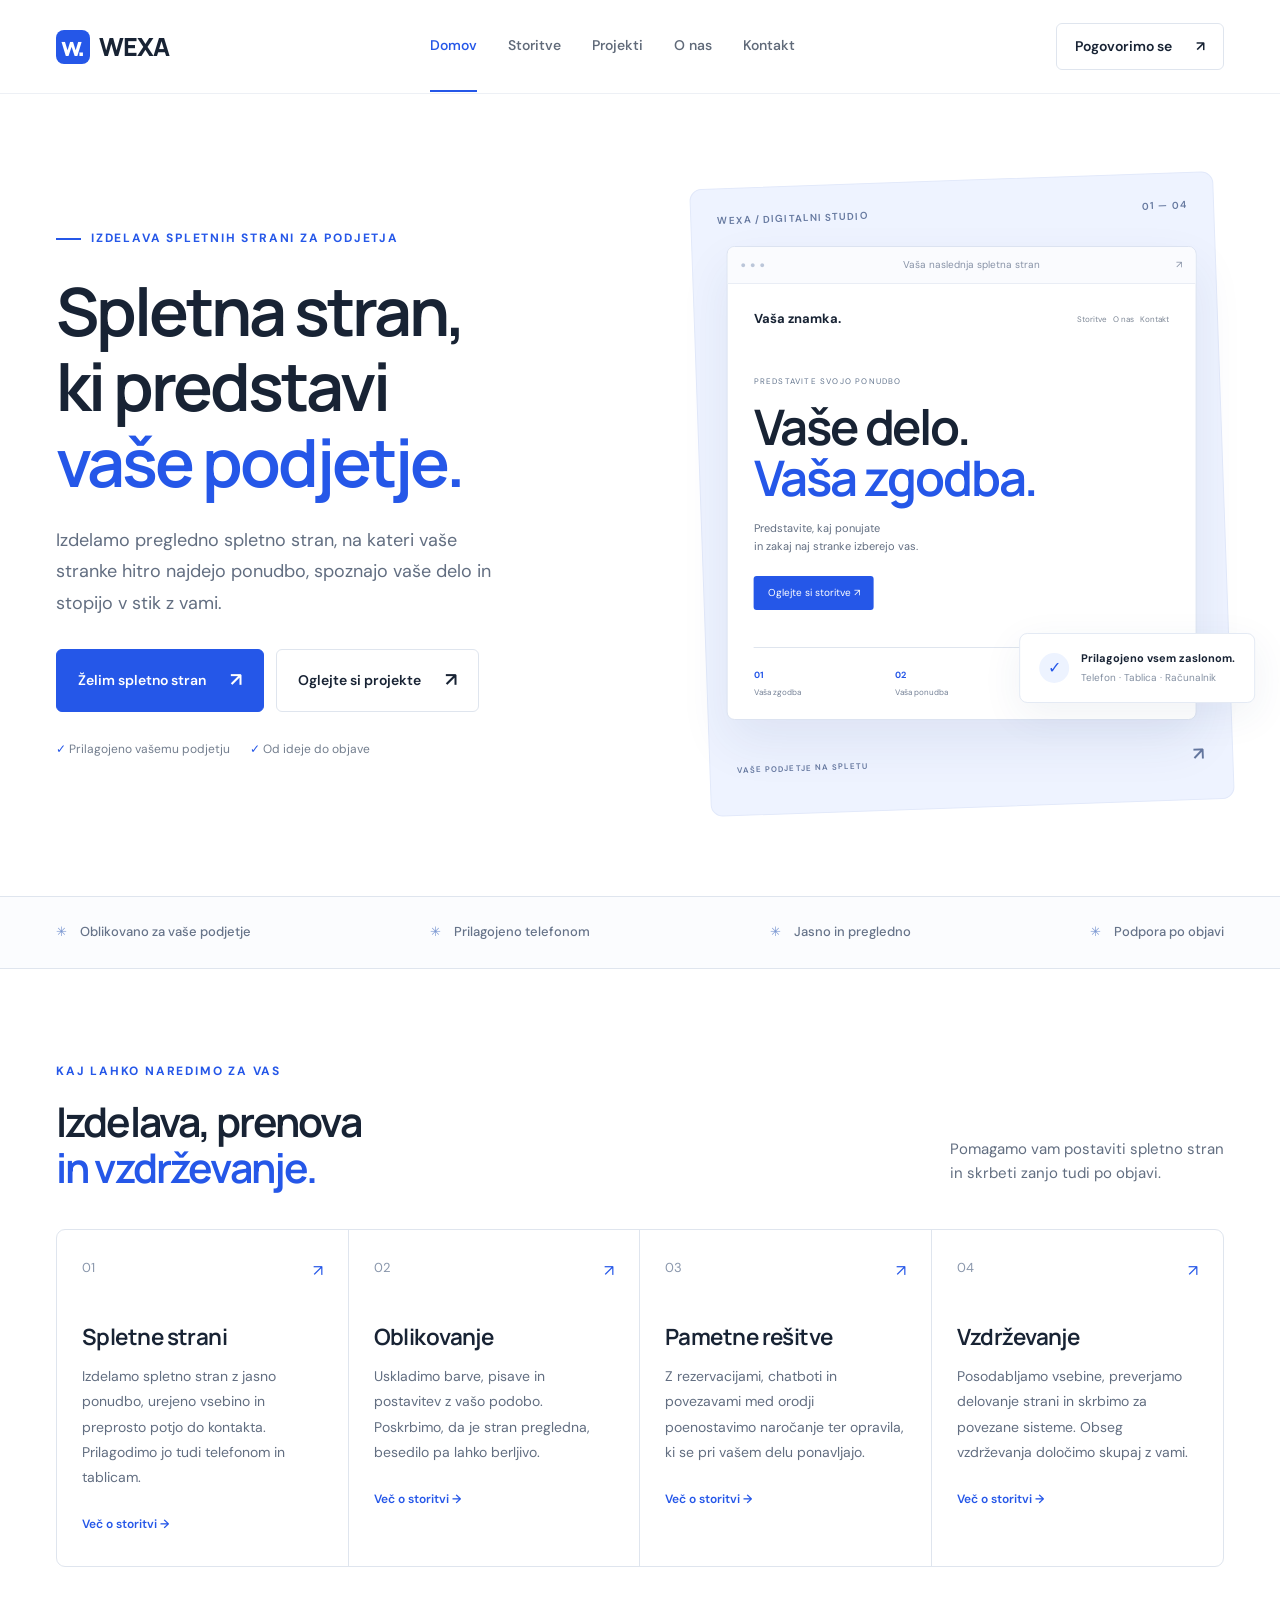
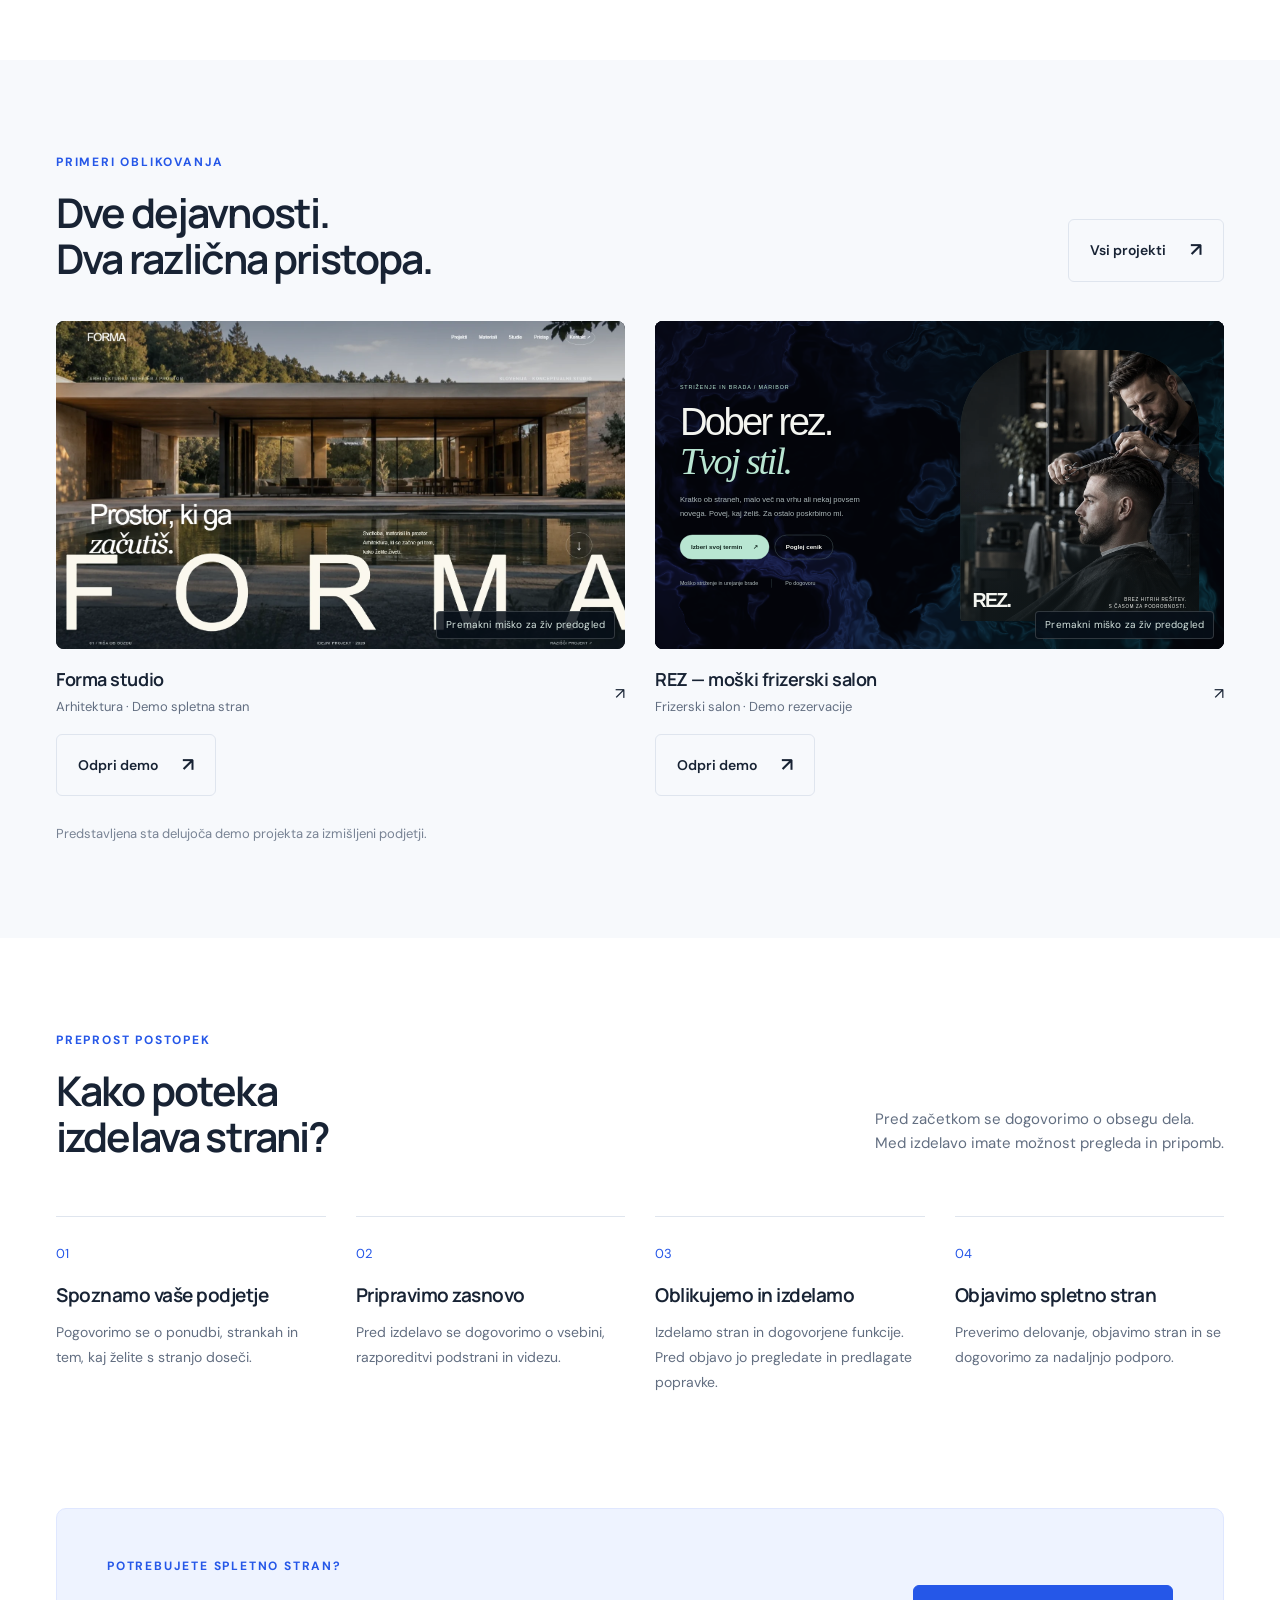
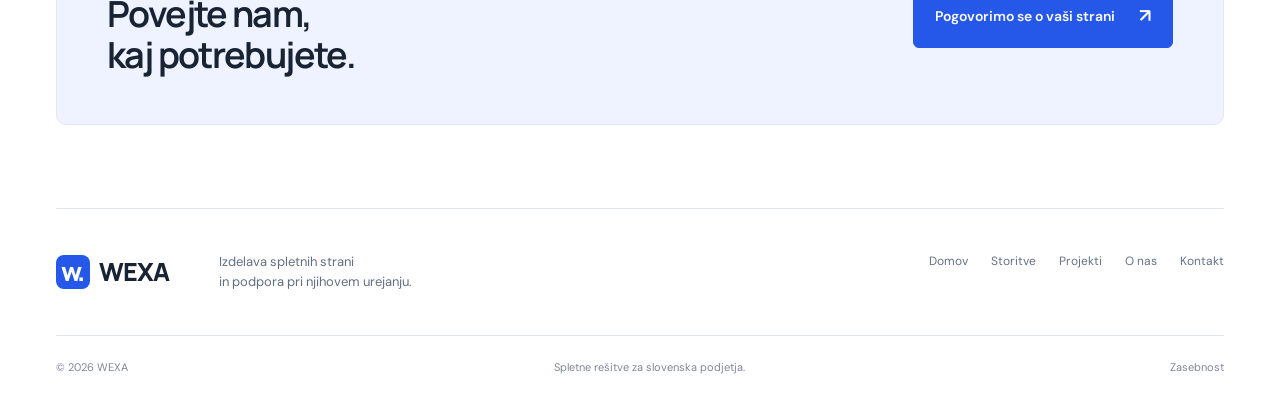
==== commit 2d27ed5e: "Add FORMA studio demo and animated portfolio preview" ====
--- a/index.html
+++ b/index.html
@@ -1 +1 @@
-<!doctype html><html lang="sl"><head><meta charset="UTF-8"><meta name="viewport" content="width=device-width,initial-scale=1"><meta name="description" content="WEXA — izdelava in prenova spletnih strani, oblikovanje, vzdrževanje ter pametne rešitve za podjetja."><meta name="theme-color" content="#f7f9fc"><title>Izdelava spletnih strani za podjetja | WEXA</title><link rel="icon" href="favicon.svg" type="image/svg+xml"><link rel="stylesheet" href="style.css"><script src="app.js" defer></script></head><body><a class="skip" href="#main">Preskoči na vsebino</a><header class="header"><div class="wrap nav"><a class="logo" href="index.html" aria-label="WEXA domov"><span class="mark">w.</span>WEXA</a><button class="menu-toggle" aria-expanded="false" aria-controls="navigation" aria-label="Odpri meni">☰</button><nav id="navigation" aria-label="Glavna navigacija"><a href="index.html" aria-current="page">Domov</a><a href="storitve.html" >Storitve</a><a href="projekti.html" >Projekti</a><a href="o-nas.html" >O nas</a><a href="kontakt.html" >Kontakt</a></nav><a class="nav-cta" href="kontakt.html">Pogovorimo se <span aria-hidden="true">↗</span></a></div></header><main id="main"><section class="hero wrap"><div class="hero-copy"><div class="eyebrow"><span class="line"></span> IZDELAVA SPLETNIH STRANI ZA PODJETJA</div><h1>Spletna stran,<br>ki predstavi<br><em>vaše podjetje.</em></h1><p class="lead">Izdelamo pregledno spletno stran, na kateri vaše stranke hitro najdejo ponudbo, spoznajo vaše delo in stopijo v stik z vami.</p><div class="actions"><a class="button " href="kontakt.html">Želim spletno stran <span aria-hidden="true">↗</span></a><a class="button secondary" href="projekti.html">Oglejte si projekte <span aria-hidden="true">↗</span></a></div><div class="hero-note"><span>✓ Prilagojeno vašemu podjetju</span><span>✓ Od ideje do objave</span></div></div><div class="hero-visual"><div class="visual-caption"><span>WEXA / DIGITALNI STUDIO</span><span>01 — 04</span></div><div class="browser-card"><div class="browser-top"><span class="browser-dots">● ● ●</span><span>Vaša naslednja spletna stran</span><span>↗</span></div><div class="browser-body"><div class="sample-nav"><b>Vaša znamka.</b><span>Storitve &nbsp; O nas &nbsp; Kontakt</span></div><div class="sample-kicker">PREDSTAVITE SVOJO PONUDBO</div><h2>Vaše delo.<br><span>Vaša zgodba.</span></h2><p>Predstavite, kaj ponujate<br>in zakaj naj stranke izberejo vas.</p><a href="storitve.html" class="sample-button">Oglejte si storitve ↗</a><div class="sample-bottom"><div><b>01</b><span>Vaša zgodba</span></div><div><b>02</b><span>Vaša ponudba</span></div><div><b>03</b><span>Stopite v stik</span></div></div></div></div><div class="floating-card"><span class="check-icon">✓</span><div><b>Prilagojeno vsem zaslonom.</b><small>Telefon · Tablica · Računalnik</small></div></div><div class="visual-bottom">VAŠE PODJETJE NA SPLETU <span>↗</span></div></div></section><div class="principles"><div class="wrap"><span>Oblikovano za vaše podjetje</span><span>Prilagojeno telefonom</span><span>Jasno in pregledno</span><span>Podpora po objavi</span></div></div><section class="wrap section"><div class="section-heading"><div><div class="eyebrow">KAJ LAHKO NAREDIMO ZA VAS</div><h2>Izdelava, prenova<br><em>in vzdrževanje.</em></h2></div><p>Pomagamo vam postaviti spletno stran<br>in skrbeti zanjo tudi po objavi.</p></div><div class="services-grid"><a class="service-card" href="storitve.html#storitev-01"><div class="card-top"><span class="number">01</span><span aria-hidden="true">↗</span></div><h3>Spletne strani</h3><p>Izdelamo spletno stran z jasno ponudbo, urejeno vsebino in preprosto potjo do kontakta. Prilagodimo jo tudi telefonom in tablicam.</p><span class="small-link">Več o storitvi →</span></a><a class="service-card" href="storitve.html#storitev-02"><div class="card-top"><span class="number">02</span><span aria-hidden="true">↗</span></div><h3>Oblikovanje</h3><p>Uskladimo barve, pisave in postavitev z vašo podobo. Poskrbimo, da je stran pregledna, besedilo pa lahko berljivo.</p><span class="small-link">Več o storitvi →</span></a><a class="service-card" href="storitve.html#storitev-03"><div class="card-top"><span class="number">03</span><span aria-hidden="true">↗</span></div><h3>Pametne rešitve</h3><p>Z rezervacijami, chatboti in povezavami med orodji poenostavimo naročanje ter opravila, ki se pri vašem delu ponavljajo.</p><span class="small-link">Več o storitvi →</span></a><a class="service-card" href="storitve.html#storitev-04"><div class="card-top"><span class="number">04</span><span aria-hidden="true">↗</span></div><h3>Vzdrževanje</h3><p>Posodabljamo vsebine, preverjamo delovanje strani in skrbimo za povezane sisteme. Obseg vzdrževanja določimo skupaj z vami.</p><span class="small-link">Več o storitvi →</span></a></div></section><section class="tinted"><div class="wrap section"><div class="section-heading"><div><div class="eyebrow">PRIMERI OBLIKOVANJA</div><h2>Dve dejavnosti.<br>Dva različna pristopa.</h2></div><a class="button secondary" href="projekti.html">Vsi projekti <span aria-hidden="true">↗</span></a></div><div class="project-grid"><a class="project" href="projekti.html#forma"><div class="project-art forma"><div class="mini-nav"><b>FORMA</b><span>ARHITEKTURA IN PROSTOR</span></div><div class="mini-title">Prostor za<br><i>drugačen pogled.</i></div><div class="mini-bottom">Premišljeno od prve črte.<span>↗</span></div></div><div class="project-label"><div><h3>Forma studio</h3><p>Arhitektura · Predstavitvena stran</p></div><span>↗</span></div><span class="demo-label">Idejna zasnova</span></a><a class="project" href="demo/barber/"><div class="project-art barber live-preview"><iframe src="demo/barber/?preview=1" title="Predogled salona REZ" loading="lazy" tabindex="-1" aria-hidden="true" scrolling="no"></iframe><span class="preview-hint" aria-hidden="true">Premakni miško za živ predogled</span></div><div class="project-label"><div><h3>REZ — moški frizerski salon</h3><p>Frizerski salon · Demo rezervacije</p></div><span>↗</span></div><span class="button secondary" style="margin-top:16px">Odpri demo <span aria-hidden="true">↗</span></span></a></div><p class="muted project-disclaimer">Predstavljena sta idejna zasnova in delujoč demo za izmišljeni podjetji.</p></div></section><section class="wrap section"><div class="section-heading"><div><div class="eyebrow">PREPROST POSTOPEK</div><h2>Kako poteka<br>izdelava strani?</h2></div><p>Pred začetkom se dogovorimo o obsegu dela.<br>Med izdelavo imate možnost pregleda in pripomb.</p></div><div class="steps"><div><span>01</span><h3>Spoznamo vaše podjetje</h3><p>Pogovorimo se o ponudbi, strankah in tem, kaj želite s stranjo doseči.</p></div><div><span>02</span><h3>Pripravimo zasnovo</h3><p>Pred izdelavo se dogovorimo o vsebini, razporeditvi podstrani in videzu.</p></div><div><span>03</span><h3>Oblikujemo in izdelamo</h3><p>Izdelamo stran in dogovorjene funkcije. Pred objavo jo pregledate in predlagate popravke.</p></div><div><span>04</span><h3>Objavimo spletno stran</h3><p>Preverimo delovanje, objavimo stran in se dogovorimo za nadaljnjo podporo.</p></div></div></section><section class="wrap cta"><div><div class="eyebrow">POTREBUJETE SPLETNO STRAN?</div><h2>Povejte nam,<br>kaj potrebujete.</h2></div><a class="button " href="kontakt.html">Pogovorimo se o vaši strani <span aria-hidden="true">↗</span></a></section></main><footer class="wrap"><div class="footer-top"><a class="logo" href="index.html"><span class="mark">w.</span>WEXA</a><p>Izdelava spletnih strani<br>in podpora pri njihovem urejanju.</p><div class="footer-nav"><a href="index.html" aria-current="page">Domov</a><a href="storitve.html" >Storitve</a><a href="projekti.html" >Projekti</a><a href="o-nas.html" >O nas</a><a href="kontakt.html" >Kontakt</a></div></div><div class="footer-bottom"><span>© 2026 WEXA</span><span>Spletne rešitve za slovenska podjetja.</span><a href="zasebnost.html">Zasebnost</a></div></footer></body></html>+<!doctype html><html lang="sl"><head><meta charset="UTF-8"><meta name="viewport" content="width=device-width,initial-scale=1"><meta name="description" content="WEXA — izdelava in prenova spletnih strani, oblikovanje, vzdrževanje ter pametne rešitve za podjetja."><meta name="theme-color" content="#f7f9fc"><title>Izdelava spletnih strani za podjetja | WEXA</title><link rel="icon" href="favicon.svg" type="image/svg+xml"><link rel="stylesheet" href="style.4a8941f22615.css"><script src="app.4804bf3034cc.js" defer></script></head><body><a class="skip" href="#main">Preskoči na vsebino</a><header class="header"><div class="wrap nav"><a class="logo" href="index.html" aria-label="WEXA domov"><span class="mark">w.</span>WEXA</a><button class="menu-toggle" aria-expanded="false" aria-controls="navigation" aria-label="Odpri meni">☰</button><nav id="navigation" aria-label="Glavna navigacija"><a href="index.html" aria-current="page">Domov</a><a href="storitve.html" >Storitve</a><a href="projekti.html" >Projekti</a><a href="o-nas.html" >O nas</a><a href="kontakt.html" >Kontakt</a></nav><a class="nav-cta" href="kontakt.html">Pogovorimo se <span aria-hidden="true">↗</span></a></div></header><main id="main"><section class="hero wrap"><div class="hero-copy"><div class="eyebrow"><span class="line"></span> IZDELAVA SPLETNIH STRANI ZA PODJETJA</div><h1>Spletna stran,<br>ki predstavi<br><em>vaše podjetje.</em></h1><p class="lead">Izdelamo pregledno spletno stran, na kateri vaše stranke hitro najdejo ponudbo, spoznajo vaše delo in stopijo v stik z vami.</p><div class="actions"><a class="button " href="kontakt.html">Želim spletno stran <span aria-hidden="true">↗</span></a><a class="button secondary" href="projekti.html">Oglejte si projekte <span aria-hidden="true">↗</span></a></div><div class="hero-note"><span>✓ Prilagojeno vašemu podjetju</span><span>✓ Od ideje do objave</span></div></div><div class="hero-visual"><div class="visual-caption"><span>WEXA / DIGITALNI STUDIO</span><span>01 — 04</span></div><div class="browser-card"><div class="browser-top"><span class="browser-dots">● ● ●</span><span>Vaša naslednja spletna stran</span><span>↗</span></div><div class="browser-body"><div class="sample-nav"><b>Vaša znamka.</b><span>Storitve &nbsp; O nas &nbsp; Kontakt</span></div><div class="sample-kicker">PREDSTAVITE SVOJO PONUDBO</div><h2>Vaše delo.<br><span>Vaša zgodba.</span></h2><p>Predstavite, kaj ponujate<br>in zakaj naj stranke izberejo vas.</p><a href="storitve.html" class="sample-button">Oglejte si storitve ↗</a><div class="sample-bottom"><div><b>01</b><span>Vaša zgodba</span></div><div><b>02</b><span>Vaša ponudba</span></div><div><b>03</b><span>Stopite v stik</span></div></div></div></div><div class="floating-card"><span class="check-icon">✓</span><div><b>Prilagojeno vsem zaslonom.</b><small>Telefon · Tablica · Računalnik</small></div></div><div class="visual-bottom">VAŠE PODJETJE NA SPLETU <span>↗</span></div></div></section><div class="principles"><div class="wrap"><span>Oblikovano za vaše podjetje</span><span>Prilagojeno telefonom</span><span>Jasno in pregledno</span><span>Podpora po objavi</span></div></div><section class="wrap section"><div class="section-heading"><div><div class="eyebrow">KAJ LAHKO NAREDIMO ZA VAS</div><h2>Izdelava, prenova<br><em>in vzdrževanje.</em></h2></div><p>Pomagamo vam postaviti spletno stran<br>in skrbeti zanjo tudi po objavi.</p></div><div class="services-grid"><a class="service-card" href="storitve.html#storitev-01"><div class="card-top"><span class="number">01</span><span aria-hidden="true">↗</span></div><h3>Spletne strani</h3><p>Izdelamo spletno stran z jasno ponudbo, urejeno vsebino in preprosto potjo do kontakta. Prilagodimo jo tudi telefonom in tablicam.</p><span class="small-link">Več o storitvi →</span></a><a class="service-card" href="storitve.html#storitev-02"><div class="card-top"><span class="number">02</span><span aria-hidden="true">↗</span></div><h3>Oblikovanje</h3><p>Uskladimo barve, pisave in postavitev z vašo podobo. Poskrbimo, da je stran pregledna, besedilo pa lahko berljivo.</p><span class="small-link">Več o storitvi →</span></a><a class="service-card" href="storitve.html#storitev-03"><div class="card-top"><span class="number">03</span><span aria-hidden="true">↗</span></div><h3>Pametne rešitve</h3><p>Z rezervacijami, chatboti in povezavami med orodji poenostavimo naročanje ter opravila, ki se pri vašem delu ponavljajo.</p><span class="small-link">Več o storitvi →</span></a><a class="service-card" href="storitve.html#storitev-04"><div class="card-top"><span class="number">04</span><span aria-hidden="true">↗</span></div><h3>Vzdrževanje</h3><p>Posodabljamo vsebine, preverjamo delovanje strani in skrbimo za povezane sisteme. Obseg vzdrževanja določimo skupaj z vami.</p><span class="small-link">Več o storitvi →</span></a></div></section><section class="tinted"><div class="wrap section"><div class="section-heading"><div><div class="eyebrow">PRIMERI OBLIKOVANJA</div><h2>Dve dejavnosti.<br>Dva različna pristopa.</h2></div><a class="button secondary" href="projekti.html">Vsi projekti <span aria-hidden="true">↗</span></a></div><div class="project-grid"><a class="project" href="demo/forma/"><div class="project-art forma live-preview"><img class="preview-poster" src="demo/forma/preview.webp" alt="FORMA — Prostor, ki ga začutiš" width="1899" height="907" loading="lazy"><iframe src="demo/forma/?preview=1" title="Predogled studia FORMA" loading="lazy" tabindex="-1" aria-hidden="true" scrolling="no"></iframe><span class="preview-hint" aria-hidden="true">Premakni miško za živ predogled</span></div><div class="project-label"><div><h3>Forma studio</h3><p>Arhitektura · Demo spletna stran</p></div><span>↗</span></div><span class="button secondary" style="margin-top:16px">Odpri demo <span aria-hidden="true">↗</span></span></a><a class="project" href="demo/barber/"><div class="project-art barber live-preview"><iframe src="demo/barber/?preview=1&v=962205fb" title="Predogled salona REZ" loading="lazy" tabindex="-1" aria-hidden="true" scrolling="no"></iframe><span class="preview-hint" aria-hidden="true">Premakni miško za živ predogled</span></div><div class="project-label"><div><h3>REZ — moški frizerski salon</h3><p>Frizerski salon · Demo rezervacije</p></div><span>↗</span></div><span class="button secondary" style="margin-top:16px">Odpri demo <span aria-hidden="true">↗</span></span></a></div><p class="muted project-disclaimer">Predstavljena sta delujoča demo projekta za izmišljeni podjetji.</p></div></section><section class="wrap section"><div class="section-heading"><div><div class="eyebrow">PREPROST POSTOPEK</div><h2>Kako poteka<br>izdelava strani?</h2></div><p>Pred začetkom se dogovorimo o obsegu dela.<br>Med izdelavo imate možnost pregleda in pripomb.</p></div><div class="steps"><div><span>01</span><h3>Spoznamo vaše podjetje</h3><p>Pogovorimo se o ponudbi, strankah in tem, kaj želite s stranjo doseči.</p></div><div><span>02</span><h3>Pripravimo zasnovo</h3><p>Pred izdelavo se dogovorimo o vsebini, razporeditvi podstrani in videzu.</p></div><div><span>03</span><h3>Oblikujemo in izdelamo</h3><p>Izdelamo stran in dogovorjene funkcije. Pred objavo jo pregledate in predlagate popravke.</p></div><div><span>04</span><h3>Objavimo spletno stran</h3><p>Preverimo delovanje, objavimo stran in se dogovorimo za nadaljnjo podporo.</p></div></div></section><section class="wrap cta"><div><div class="eyebrow">POTREBUJETE SPLETNO STRAN?</div><h2>Povejte nam,<br>kaj potrebujete.</h2></div><a class="button " href="kontakt.html">Pogovorimo se o vaši strani <span aria-hidden="true">↗</span></a></section></main><footer class="wrap"><div class="footer-top"><a class="logo" href="index.html"><span class="mark">w.</span>WEXA</a><p>Izdelava spletnih strani<br>in podpora pri njihovem urejanju.</p><div class="footer-nav"><a href="index.html" aria-current="page">Domov</a><a href="storitve.html" >Storitve</a><a href="projekti.html" >Projekti</a><a href="o-nas.html" >O nas</a><a href="kontakt.html" >Kontakt</a></div></div><div class="footer-bottom"><span>© 2026 WEXA</span><span>Spletne rešitve za slovenska podjetja.</span><a href="zasebnost.html">Zasebnost</a></div></footer></body></html>
--- a/style.4a8941f22615.css
+++ b/style.4a8941f22615.css
@@ -0,0 +1,21 @@
+@import url('https://fonts.googleapis.com/css2?family=DM+Sans:wght@400;450;500;550;600;650;700&family=Manrope:wght@400;500;600;650;700;750;800&display=swap');
+:root{--blue:#2557e8;--ink:#182334;--muted:#626e81;--line:#dfe5ee;--paper:#f7f9fc}*{box-sizing:border-box}html{scroll-behavior:smooth;scroll-padding-top:110px}body{margin:0;background:#fff;color:var(--ink);font-family:'DM Sans',sans-serif;font-size:16px;line-height:1.6}a{color:inherit;text-decoration:none}button,input,textarea{font:inherit}button,a,input,textarea,summary{-webkit-tap-highlight-color:transparent}a:focus-visible,button:focus-visible,summary:focus-visible{outline:3px solid var(--blue);outline-offset:6px}button{cursor:pointer}p{color:var(--muted);margin:0 0 20px}h1,h2,h3{font-family:Manrope,sans-serif;line-height:1.13;letter-spacing:-.045em;margin:0;font-weight:650}h1{font-size:clamp(3rem,5.2vw,5rem)}h2{font-size:clamp(2rem,3.2vw,3rem)}h3{font-size:1.4rem;letter-spacing:-.025em}em{font-style:normal;color:var(--blue)}.wrap{max-width:1280px;width:calc(100% - 112px);margin:auto}.header{height:94px;background:rgba(255,255,255,.96);position:sticky;top:0;z-index:20;border-bottom:1px solid #edf0f5}.nav{height:100%;display:flex;align-items:center;justify-content:space-between;gap:30px}.logo{font-family:Manrope,sans-serif;font-size:25px;font-weight:800;letter-spacing:-1px;display:flex;align-items:center;gap:9px}.mark{display:inline-flex;align-items:center;justify-content:center;width:34px;height:34px;border-radius:8px;background:var(--blue);color:white;font-size:26px;letter-spacing:-3px;padding-right:4px}.nav nav{display:flex;gap:31px}.nav nav a{font-size:14px;font-weight:550;color:#606a79;padding:33px 0}.nav nav a:hover,.nav nav a[aria-current=page]{color:var(--blue)}.nav nav a[aria-current=page]{border-bottom:2px solid var(--blue)}.nav-cta{font-size:14px;font-weight:600;border:1px solid var(--line);padding:11px 18px;border-radius:6px;display:flex;gap:24px;align-items:center}.nav-cta:hover{border-color:var(--blue);color:var(--blue)}.menu-toggle{display:none}.eyebrow{font-size:12px;letter-spacing:1.8px;font-weight:700;color:var(--blue);margin-bottom:25px;display:flex;align-items:center;gap:10px}.line{height:2px;width:25px;background:var(--blue)}.hero{display:grid;grid-template-columns:1.12fr 1fr;gap:58px;align-items:center;padding-top:86px;padding-bottom:88px}.hero h1{margin-bottom:26px}.lead{font-size:18px;line-height:1.75;max-width:570px}.hero .lead{max-width:465px}.actions{display:flex;align-items:center;gap:12px;flex-wrap:wrap;margin-top:30px}.button{display:inline-flex;align-items:center;justify-content:center;gap:24px;background:var(--blue);color:white;border:1px solid var(--blue);border-radius:6px;padding:15px 21px;font-size:14px;font-weight:600;transition:background .2s,transform .2s}.button span{font-size:19px}.button:hover{background:#1745ca;transform:translateY(-2px)}.button.secondary{background:transparent;border-color:var(--line);color:var(--ink)}.button.secondary:hover{border-color:#96a8c8;background:#f1f5ff}.hero-note{display:flex;gap:20px;font-size:12px;color:#737e8e;margin-top:28px}.hero-note span:first-letter{color:var(--blue)}.hero-visual{position:relative;background:#eef3ff;border:1px solid #e2e9fa;border-radius:12px;padding:24px 26px 30px;min-width:0;transform:rotate(-2deg)}.visual-caption,.visual-bottom{font-size:10px;letter-spacing:1.1px;display:flex;align-items:center;justify-content:space-between;color:#65789f;font-weight:600}.visual-caption{margin-bottom:25px}.browser-card{background:white;border:1px solid #dce3f1;border-radius:8px;box-shadow:0 22px 50px #233f7815;overflow:hidden;transform:rotate(2deg)}.browser-top{display:flex;justify-content:space-between;align-items:center;gap:5px;font-size:10px;background:#fafbfe;padding:10px 13px;color:#8792a6;border-bottom:1px solid #e9edf5}.browser-dots{color:#bbc6d9;font-size:9px;letter-spacing:1px}.browser-body{padding:25px 26px 20px}.sample-nav{display:flex;justify-content:space-between;align-items:center;gap:10px;margin-bottom:45px;font-size:8px}.sample-nav b{font-size:13px}.sample-nav span{color:#7d8796}.sample-kicker{font-size:8px;letter-spacing:1.2px;color:#63758e;margin-bottom:14px}.browser-body h2{font-size:49px;line-height:1.04}.browser-body h2 span{color:var(--blue)}.browser-body p{font-size:11px;margin-top:15px;line-height:1.7}.sample-button{display:inline-block;padding:9px 14px;background:var(--blue);color:white;font-size:10px;border-radius:3px}.sample-bottom{display:grid;grid-template-columns:repeat(3,1fr);gap:10px;border-top:1px solid var(--line);padding-top:20px;margin-top:37px}.sample-bottom b,.sample-bottom span{display:block;font-size:9px}.sample-bottom b{color:var(--blue);margin-bottom:4px}.sample-bottom span{font-size:8px;color:#748096}.floating-card{position:absolute;right:-26px;bottom:98px;padding:16px 19px;background:white;border:1px solid #e4eaf4;border-radius:8px;box-shadow:0 12px 40px #29406b12;display:flex;align-items:center;gap:12px;transform:rotate(2deg)}.floating-card b{font-size:11px;display:block}.floating-card small{font-size:10px;color:#8490a2;display:block;margin-top:2px}.check-icon{background:#edf3ff;color:var(--blue);width:30px;height:30px;display:grid;place-items:center;border-radius:50%}.visual-bottom{margin-top:28px;font-size:8px}.visual-bottom span{font-size:18px}.principles{border-block:1px solid var(--line);background:#fbfcfe}.principles .wrap{display:flex;justify-content:space-between;padding-block:25px;font-size:13px;font-weight:500;color:#667389}.principles span:before{content:'✳';color:#7895d0;margin-right:13px}.section{padding-top:93px;padding-bottom:93px}.section-heading{display:flex;align-items:flex-end;justify-content:space-between;gap:35px;margin-bottom:39px}.section-heading p{font-size:15px;margin:0 0 5px}.section-heading .eyebrow{margin-bottom:17px}.services-grid{display:grid;grid-template-columns:repeat(4,1fr);border:1px solid var(--line);border-radius:9px;overflow:hidden}.service-card{padding:28px 25px 30px;border-right:1px solid var(--line);transition:background .2s}.service-card:last-child{border:0}.service-card:hover{background:#f3f6ff}.card-top{display:flex;justify-content:space-between;margin-bottom:40px;color:var(--blue)}.number{font-size:13px;color:#8a97ac}.service-card h3{margin-bottom:15px}.service-card p{font-size:14px;line-height:1.8;min-height:100px}.small-link{font-size:12px;font-weight:600;color:var(--blue)}.tinted{background:var(--paper)}.project-grid{display:grid;grid-template-columns:1fr 1fr;gap:30px}.project-art{padding:32px 36px;border-radius:8px;min-height:300px;transition:transform .3s}.project:hover .project-art{transform:translateY(-5px)}.forma{background:#e5e5db;color:#343a2e}.barber{background:#183e36;color:#f4f8ed}.mini-nav{display:flex;justify-content:space-between;align-items:center;font-size:8px;letter-spacing:1px}.mini-nav b{font-size:17px;letter-spacing:2px}.mini-title{font-size:37px;letter-spacing:-1.5px;line-height:1.1;margin-top:42px}.forma .mini-title{font-family:Georgia,serif}.barber .mini-title{font-weight:650}.barber .mini-title i{font-style:normal;color:#b8eb87}.mini-bottom{font-size:10px;display:flex;justify-content:space-between;align-items:center;margin-top:28px;border-top:1px solid #89947b55;padding-top:18px}.mini-bottom span{font-size:20px}.project-label{display:flex;justify-content:space-between;align-items:center;margin-top:20px}.project-label h3{font-size:18px}.project-label p{font-size:13px;margin:7px 0 0}.demo-label{display:inline-block;font-size:11px;padding:3px 9px;border:1px solid #dbe1e9;border-radius:4px;color:#657187;margin-top:12px}.muted{font-size:13px;color:#788394}.project-disclaimer{margin-top:28px;margin-bottom:0}.steps{display:grid;grid-template-columns:repeat(4,1fr);gap:30px;margin-top:56px}.steps>div{border-top:1px solid var(--line);padding-top:23px}.steps span{font-size:13px;color:var(--blue)}.steps h3{font-size:19px;margin:20px 0 13px}.steps p{font-size:14px;line-height:1.8}.cta{padding:48px 50px;background:#eef3ff;border:1px solid #dfe7ff;border-radius:10px;display:flex;align-items:center;justify-content:space-between;gap:30px;margin-bottom:83px}.cta h2{font-size:36px}.cta .eyebrow{margin-bottom:18px}.footer-top{border-top:1px solid var(--line);padding-top:43px;padding-bottom:42px;display:flex;align-items:flex-start;gap:50px}.footer-top p{font-size:13px;margin:0}.footer-nav{margin-left:auto;display:flex;gap:23px;font-size:12px;color:#657187}.footer-bottom{display:flex;justify-content:space-between;gap:20px;border-top:1px solid var(--line);padding:23px 0;font-size:11px;color:#7d8898}.page-head{padding-top:80px;padding-bottom:60px}.page-head h1{margin-bottom:25px}.page-head .lead{max-width:650px}.service-row{display:grid;grid-template-columns:60px 1.5fr 1fr;gap:40px;padding:52px 0;border-top:1px solid var(--line);scroll-margin-top:100px}.service-row .eyebrow{margin-bottom:13px}.service-row h2{font-size:31px;margin-bottom:22px}.service-row p{font-size:16px;max-width:560px}.service-row h3{font-size:17px;margin-bottom:18px}.service-row ul,.case ul{list-style:none;padding:0;margin:0 0 25px;color:var(--muted)}.service-row li,.case li{padding:7px 0;font-size:14px}.service-row li:before,.case li:before{content:'✓';color:var(--blue);margin-right:13px}.text-link{font-size:14px;font-weight:600;color:var(--blue)}.narrow{max-width:850px}.narrow h2{margin-bottom:30px}details{border-bottom:1px solid var(--line);padding:23px 0}summary{font-weight:550;cursor:pointer;list-style:none;display:flex;justify-content:space-between;gap:20px}summary:after{content:'+';color:var(--blue);font-size:22px;line-height:1}details[open] summary:after{content:'−'}details p{margin:17px 0 0;max-width:720px}.projects-page{padding-bottom:90px}.case{padding:50px 0;border-top:1px solid var(--line);margin-top:60px;scroll-margin-top:120px}.case .eyebrow{margin-bottom:20px}.case h2{margin-bottom:25px}.case-grid{display:grid;grid-template-columns:1.4fr 1fr;gap:80px}.case-grid p{max-width:570px}.about-grid{display:grid;grid-template-columns:1fr 1fr;gap:90px;align-items:center;padding-bottom:35px}.about-statement{background:#edf2ff;border-radius:12px;padding:70px 45px;font-family:Manrope,sans-serif;font-size:50px;line-height:1.2;letter-spacing:-2px;font-weight:650}.about-statement span{display:block;font-family:'DM Sans',sans-serif;font-size:10px;letter-spacing:2px;color:#7084ae;margin-top:60px}.about-grid h2{margin-bottom:25px;font-size:34px}.about-grid p{font-size:15px}.values{display:grid;grid-template-columns:repeat(3,1fr);gap:45px}.values article{border-top:1px solid var(--line);padding-top:25px}.values span{font-size:11px;letter-spacing:1px;color:var(--blue)}.values h3{margin:25px 0 16px}.values p{font-size:15px}.contact-grid{display:grid;grid-template-columns:.85fr 1.4fr;gap:90px;padding-bottom:100px}.contact-grid aside>p{margin:25px 0}.contact-grid aside h2{font-size:32px}.contact-step{display:flex;align-items:center;gap:17px;padding:14px 0;border-bottom:1px solid var(--line)}.contact-step span{font-size:12px;color:var(--blue)}.contact-step p{margin:0;font-size:14px}.notice{background:var(--paper);padding:21px;border:1px solid var(--line);border-radius:7px;margin-top:32px}.notice b{font-size:13px}.notice p{font-size:12px;line-height:1.8;margin:9px 0 0}form{border:1px solid var(--line);border-radius:10px;padding:32px}form>label,.form-row label{display:block;font-size:14px;font-weight:500;margin-bottom:23px}.optional{font-size:12px;color:#7c8798;font-weight:400}input:not([type=radio]),textarea{display:block;width:100%;padding:13px 15px;border:1px solid #dce2ed;border-radius:5px;margin-top:8px;background:#fcfdff;color:var(--ink);font-size:14px;outline:none}input:focus,textarea:focus{border-color:var(--blue);box-shadow:0 0 0 3px #2557e810}textarea{resize:vertical}input::placeholder,textarea::placeholder{color:#8b95a4}.form-row{display:grid;grid-template-columns:1fr 1fr;gap:17px}fieldset{border:0;padding:0;margin:0 0 25px}legend{font-size:14px;font-weight:500;margin-bottom:12px}.choices{display:grid;grid-template-columns:1fr 1fr;gap:9px}.choices label{cursor:pointer;position:relative}.choices input{position:absolute;opacity:0;width:1px;height:1px}.choices span{display:block;padding:12px 14px;border:1px solid var(--line);border-radius:5px;font-size:13px;color:var(--muted)}.choices input:checked+span{border-color:var(--blue);color:var(--blue);background:#f2f6ff}.choices input:focus-visible+span{outline:2px solid var(--blue);outline-offset:2px}.form-help{font-size:12px;margin:15px 0 0}#brief-result{border-top:1px solid var(--line);padding-top:24px;margin-top:28px}#brief-result h3{font-size:20px;margin-bottom:13px}#brief-result p{font-size:13px}pre{white-space:pre-wrap;word-break:break-word;background:var(--paper);padding:20px;font:13px/1.7 'DM Sans',sans-serif}#copy-status{margin-top:13px}.legal{padding-bottom:90px}.legal h2{font-size:25px;margin-top:30px;margin-bottom:16px}.skip{position:fixed;left:15px;top:-80px;z-index:100;background:white;padding:15px}.skip:focus{top:15px}
+@media(min-width:1500px){.hero{padding-block:100px}.hero h1{font-size:80px}}
+@media(max-width:1100px){.wrap{width:calc(100% - 64px)}.nav nav{gap:20px}.hero{gap:30px}.hero h1{font-size:57px}.hero-note{gap:10px;font-size:10px}.hero-visual{padding:20px}.floating-card{right:-10px}.browser-body{padding:22px}.browser-body h2{font-size:43px}.service-card{padding:22px 18px}.services-grid h3{font-size:20px}.service-card p{min-height:125px}.footer-top{gap:25px}.footer-nav{gap:15px}.contact-grid{gap:45px}.about-grid{gap:50px}.about-statement{font-size:42px}.nav-cta{gap:12px}}
+@media(max-width:800px){.wrap{width:calc(100% - 40px)}.header{height:76px}.nav{gap:15px}.menu-toggle{display:block;margin-left:auto;background:none;border:1px solid var(--line);border-radius:5px;padding:4px 10px;font-size:22px;color:var(--ink)}.nav-cta{display:none}.nav nav{display:none;position:absolute;top:76px;left:0;width:100%;background:white;box-shadow:0 12px 20px #10234112;padding:15px 20px;flex-direction:column;gap:0}.nav nav.open{display:flex}.nav nav a{padding:13px 10px}.nav nav a[aria-current=page]{border:0;background:#f2f6ff;border-radius:5px}.hero{grid-template-columns:1fr;gap:55px;padding-block:50px 65px}.hero h1{font-size:clamp(44px,8vw,65px)}.hero .lead{max-width:550px}.hero-visual{max-width:500px;width:95%;margin:auto;transform:rotate(-1deg)}.browser-body h2{font-size:52px}.hero-note{font-size:12px;gap:20px}.principles .wrap{display:grid;grid-template-columns:1fr 1fr;gap:15px;font-size:12px}.section{padding-block:60px}.section-heading{align-items:flex-start;gap:25px;flex-direction:column}.section-heading p br{display:none}.services-grid{grid-template-columns:1fr 1fr}.service-card:nth-child(2){border-right:0}.service-card:nth-child(-n+2){border-bottom:1px solid var(--line)}.service-card p{min-height:90px}.project-art{padding:25px;min-height:260px}.mini-title{font-size:29px}.mini-nav span{font-size:6px}.steps{grid-template-columns:1fr 1fr;gap:25px;margin-top:35px}.cta{padding:35px;flex-direction:column;align-items:flex-start;margin-bottom:55px}.cta h2{font-size:32px}.footer-top{flex-wrap:wrap}.footer-nav{margin-left:0;width:100%;flex-wrap:wrap;gap:25px}.footer-bottom{font-size:10px;flex-wrap:wrap}.page-head{padding-block:50px 35px}.page-head h1{font-size:46px}.service-row{grid-template-columns:35px 1fr;gap:20px;padding-block:35px}.service-row>div:last-child{grid-column:2}.case-grid{gap:25px;grid-template-columns:1fr}.about-grid{grid-template-columns:1fr;gap:40px}.about-statement{padding:45px;font-size:48px}.values{gap:25px}.contact-grid{grid-template-columns:1fr;gap:35px}.contact-grid aside{max-width:600px}.contact-grid aside h2 br{display:none}}
+@media(max-width:480px){.hero h1{font-size:43px}.lead{font-size:16px}.eyebrow{font-size:10px;letter-spacing:1.5px}.actions{gap:10px}.button{padding:13px 16px;gap:15px;font-size:13px}.hero-note{font-size:10px;gap:13px}.browser-body h2{font-size:42px}.browser-body{padding:22px 18px}.sample-nav{margin-bottom:30px}.floating-card{right:-12px;padding:12px;bottom:85px}.floating-card b{font-size:9px}.floating-card small{font-size:8px}.visual-caption{font-size:8px}.services-grid{grid-template-columns:1fr}.service-card{border-right:0;border-bottom:1px solid var(--line)!important;padding:26px}.service-card:last-child{border-bottom:0!important}.service-card p{min-height:0}.card-top{margin-bottom:25px}.project-grid{grid-template-columns:1fr;gap:35px}.project-art{min-height:285px}.mini-title{font-size:35px}.steps{gap:25px 18px}.steps h3{font-size:17px}.steps p{font-size:13px}.cta{padding:28px}.cta h2{font-size:27px}.page-head h1{font-size:39px}.service-row{grid-template-columns:25px 1fr;gap:12px}.service-row h2{font-size:26px}.values{grid-template-columns:1fr}.form-row{grid-template-columns:1fr;gap:0}form{padding:22px}.choices span{font-size:12px;padding:10px}.footer-top p{font-size:12px}.footer-bottom span:nth-child(2){display:none}}
+@media(prefers-reduced-motion:reduce){html{scroll-behavior:auto}*,*:before,*:after{transition:none!important;animation:none!important}}
+
+/* Live REZ hero preview. The enclosing link remains the only interactive target. */
+.project-art.live-preview{position:relative;aspect-ratio:1280/740;min-height:0;padding:0;overflow:hidden;background:#030610;isolation:isolate}
+.live-preview iframe{position:absolute;left:0;top:0;width:1280px;height:740px;border:0;max-width:none;transform:scale(var(--preview-scale,.45));transform-origin:top left;pointer-events:none;opacity:1;transition:opacity .18s}
+.live-preview.is-ready iframe{opacity:1}
+.preview-hint{position:absolute;bottom:10px;right:10px;padding:5px 9px;border:1px solid #ffffff2b;border-radius:4px;background:#071019db;color:#d5e4df;font-size:10px;letter-spacing:.15px;pointer-events:none;transition:opacity .2s}
+.project:hover .preview-hint,.project:focus-visible .preview-hint{opacity:0}
+@media(hover:none),(prefers-reduced-motion:reduce){.preview-hint{display:none}}
+
+/* FORMA: supplied still switches to the live hero on hover or keyboard focus. */
+.forma.live-preview .preview-poster{position:absolute;inset:0;width:100%;height:100%;object-fit:cover;object-position:center;pointer-events:none}
+.forma.live-preview iframe{opacity:0}
+@media(hover:hover) and (prefers-reduced-motion:no-preference){.project:hover .forma.live-preview.is-ready iframe{opacity:1}}
+@media(prefers-reduced-motion:no-preference){.project:focus-visible .forma.live-preview.is-ready iframe{opacity:1}}
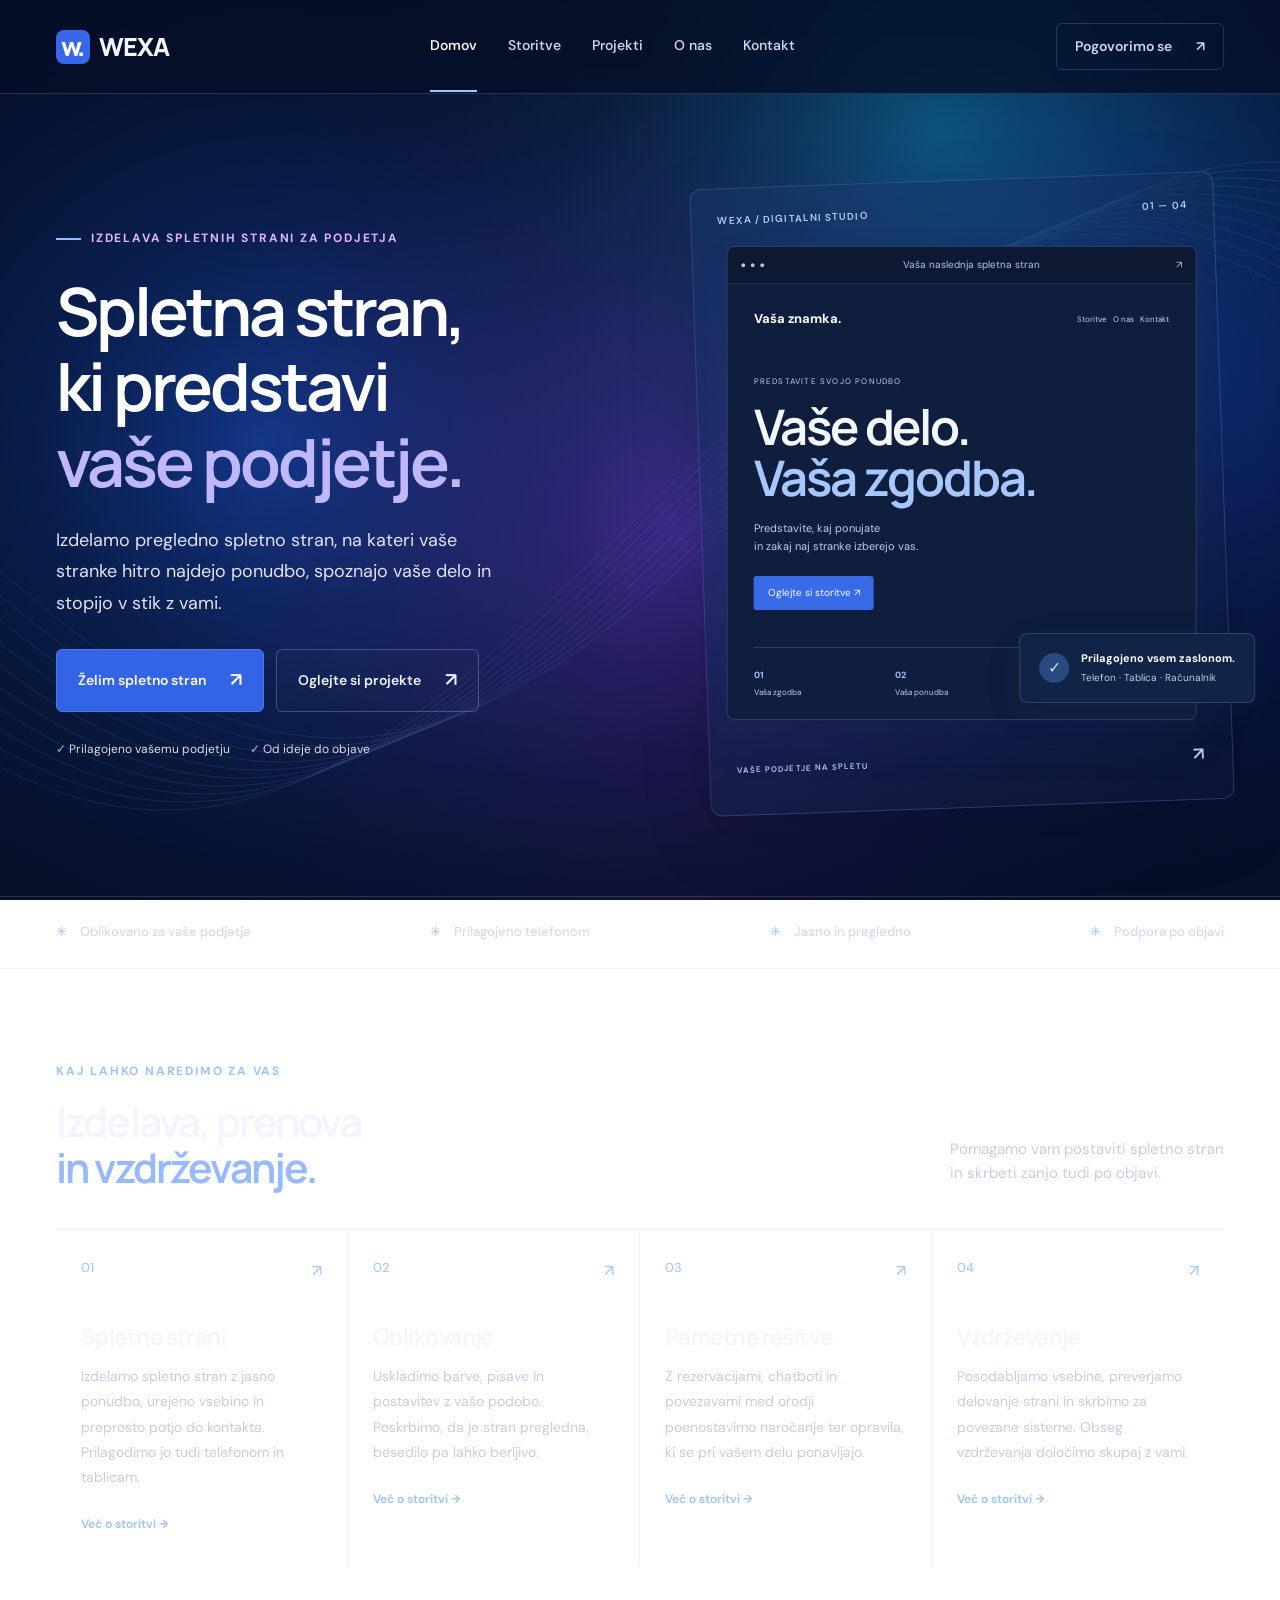
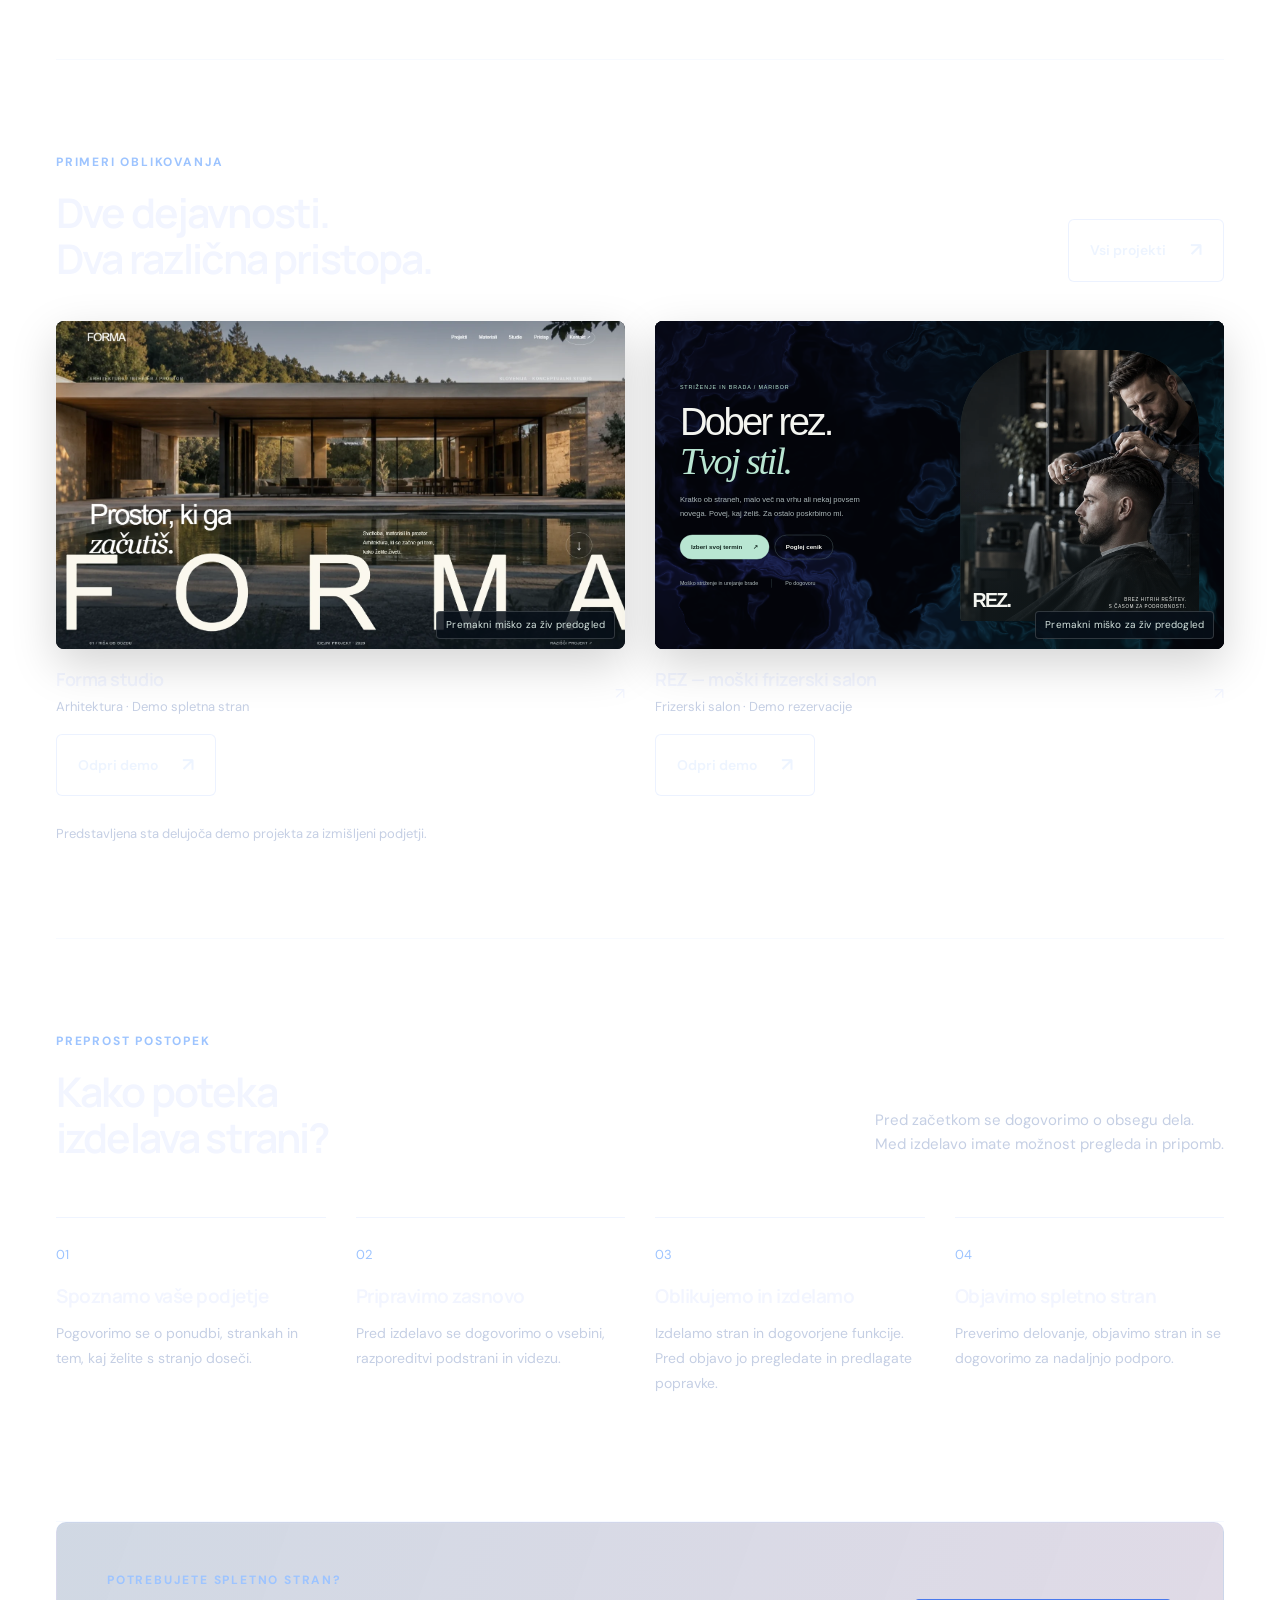
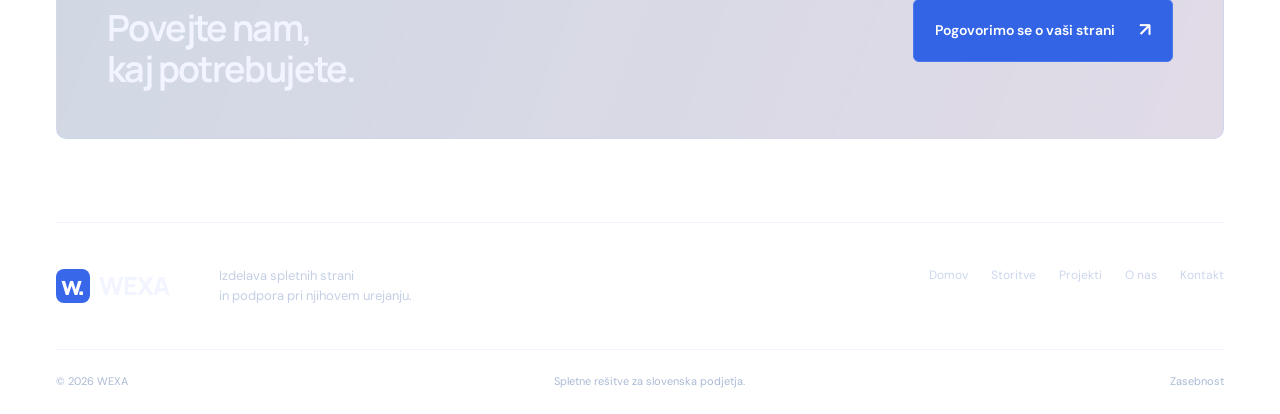
==== commit af01483e: "Apply continuous dark theme and animated light streams across WEXA" ====
--- a/index.html
+++ b/index.html
@@ -1 +1 @@
-<!doctype html><html lang="sl"><head><meta charset="UTF-8"><meta name="viewport" content="width=device-width,initial-scale=1"><meta name="description" content="WEXA — izdelava in prenova spletnih strani, oblikovanje, vzdrževanje ter pametne rešitve za podjetja."><meta name="theme-color" content="#f7f9fc"><title>Izdelava spletnih strani za podjetja | WEXA</title><link rel="icon" href="favicon.svg" type="image/svg+xml"><link rel="stylesheet" href="style.4a8941f22615.css"><script src="app.4804bf3034cc.js" defer></script></head><body><a class="skip" href="#main">Preskoči na vsebino</a><header class="header"><div class="wrap nav"><a class="logo" href="index.html" aria-label="WEXA domov"><span class="mark">w.</span>WEXA</a><button class="menu-toggle" aria-expanded="false" aria-controls="navigation" aria-label="Odpri meni">☰</button><nav id="navigation" aria-label="Glavna navigacija"><a href="index.html" aria-current="page">Domov</a><a href="storitve.html" >Storitve</a><a href="projekti.html" >Projekti</a><a href="o-nas.html" >O nas</a><a href="kontakt.html" >Kontakt</a></nav><a class="nav-cta" href="kontakt.html">Pogovorimo se <span aria-hidden="true">↗</span></a></div></header><main id="main"><section class="hero wrap"><div class="hero-copy"><div class="eyebrow"><span class="line"></span> IZDELAVA SPLETNIH STRANI ZA PODJETJA</div><h1>Spletna stran,<br>ki predstavi<br><em>vaše podjetje.</em></h1><p class="lead">Izdelamo pregledno spletno stran, na kateri vaše stranke hitro najdejo ponudbo, spoznajo vaše delo in stopijo v stik z vami.</p><div class="actions"><a class="button " href="kontakt.html">Želim spletno stran <span aria-hidden="true">↗</span></a><a class="button secondary" href="projekti.html">Oglejte si projekte <span aria-hidden="true">↗</span></a></div><div class="hero-note"><span>✓ Prilagojeno vašemu podjetju</span><span>✓ Od ideje do objave</span></div></div><div class="hero-visual"><div class="visual-caption"><span>WEXA / DIGITALNI STUDIO</span><span>01 — 04</span></div><div class="browser-card"><div class="browser-top"><span class="browser-dots">● ● ●</span><span>Vaša naslednja spletna stran</span><span>↗</span></div><div class="browser-body"><div class="sample-nav"><b>Vaša znamka.</b><span>Storitve &nbsp; O nas &nbsp; Kontakt</span></div><div class="sample-kicker">PREDSTAVITE SVOJO PONUDBO</div><h2>Vaše delo.<br><span>Vaša zgodba.</span></h2><p>Predstavite, kaj ponujate<br>in zakaj naj stranke izberejo vas.</p><a href="storitve.html" class="sample-button">Oglejte si storitve ↗</a><div class="sample-bottom"><div><b>01</b><span>Vaša zgodba</span></div><div><b>02</b><span>Vaša ponudba</span></div><div><b>03</b><span>Stopite v stik</span></div></div></div></div><div class="floating-card"><span class="check-icon">✓</span><div><b>Prilagojeno vsem zaslonom.</b><small>Telefon · Tablica · Računalnik</small></div></div><div class="visual-bottom">VAŠE PODJETJE NA SPLETU <span>↗</span></div></div></section><div class="principles"><div class="wrap"><span>Oblikovano za vaše podjetje</span><span>Prilagojeno telefonom</span><span>Jasno in pregledno</span><span>Podpora po objavi</span></div></div><section class="wrap section"><div class="section-heading"><div><div class="eyebrow">KAJ LAHKO NAREDIMO ZA VAS</div><h2>Izdelava, prenova<br><em>in vzdrževanje.</em></h2></div><p>Pomagamo vam postaviti spletno stran<br>in skrbeti zanjo tudi po objavi.</p></div><div class="services-grid"><a class="service-card" href="storitve.html#storitev-01"><div class="card-top"><span class="number">01</span><span aria-hidden="true">↗</span></div><h3>Spletne strani</h3><p>Izdelamo spletno stran z jasno ponudbo, urejeno vsebino in preprosto potjo do kontakta. Prilagodimo jo tudi telefonom in tablicam.</p><span class="small-link">Več o storitvi →</span></a><a class="service-card" href="storitve.html#storitev-02"><div class="card-top"><span class="number">02</span><span aria-hidden="true">↗</span></div><h3>Oblikovanje</h3><p>Uskladimo barve, pisave in postavitev z vašo podobo. Poskrbimo, da je stran pregledna, besedilo pa lahko berljivo.</p><span class="small-link">Več o storitvi →</span></a><a class="service-card" href="storitve.html#storitev-03"><div class="card-top"><span class="number">03</span><span aria-hidden="true">↗</span></div><h3>Pametne rešitve</h3><p>Z rezervacijami, chatboti in povezavami med orodji poenostavimo naročanje ter opravila, ki se pri vašem delu ponavljajo.</p><span class="small-link">Več o storitvi →</span></a><a class="service-card" href="storitve.html#storitev-04"><div class="card-top"><span class="number">04</span><span aria-hidden="true">↗</span></div><h3>Vzdrževanje</h3><p>Posodabljamo vsebine, preverjamo delovanje strani in skrbimo za povezane sisteme. Obseg vzdrževanja določimo skupaj z vami.</p><span class="small-link">Več o storitvi →</span></a></div></section><section class="tinted"><div class="wrap section"><div class="section-heading"><div><div class="eyebrow">PRIMERI OBLIKOVANJA</div><h2>Dve dejavnosti.<br>Dva različna pristopa.</h2></div><a class="button secondary" href="projekti.html">Vsi projekti <span aria-hidden="true">↗</span></a></div><div class="project-grid"><a class="project" href="demo/forma/"><div class="project-art forma live-preview"><img class="preview-poster" src="demo/forma/preview.webp" alt="FORMA — Prostor, ki ga začutiš" width="1899" height="907" loading="lazy"><iframe src="demo/forma/?preview=1" title="Predogled studia FORMA" loading="lazy" tabindex="-1" aria-hidden="true" scrolling="no"></iframe><span class="preview-hint" aria-hidden="true">Premakni miško za živ predogled</span></div><div class="project-label"><div><h3>Forma studio</h3><p>Arhitektura · Demo spletna stran</p></div><span>↗</span></div><span class="button secondary" style="margin-top:16px">Odpri demo <span aria-hidden="true">↗</span></span></a><a class="project" href="demo/barber/"><div class="project-art barber live-preview"><iframe src="demo/barber/?preview=1&v=962205fb" title="Predogled salona REZ" loading="lazy" tabindex="-1" aria-hidden="true" scrolling="no"></iframe><span class="preview-hint" aria-hidden="true">Premakni miško za živ predogled</span></div><div class="project-label"><div><h3>REZ — moški frizerski salon</h3><p>Frizerski salon · Demo rezervacije</p></div><span>↗</span></div><span class="button secondary" style="margin-top:16px">Odpri demo <span aria-hidden="true">↗</span></span></a></div><p class="muted project-disclaimer">Predstavljena sta delujoča demo projekta za izmišljeni podjetji.</p></div></section><section class="wrap section"><div class="section-heading"><div><div class="eyebrow">PREPROST POSTOPEK</div><h2>Kako poteka<br>izdelava strani?</h2></div><p>Pred začetkom se dogovorimo o obsegu dela.<br>Med izdelavo imate možnost pregleda in pripomb.</p></div><div class="steps"><div><span>01</span><h3>Spoznamo vaše podjetje</h3><p>Pogovorimo se o ponudbi, strankah in tem, kaj želite s stranjo doseči.</p></div><div><span>02</span><h3>Pripravimo zasnovo</h3><p>Pred izdelavo se dogovorimo o vsebini, razporeditvi podstrani in videzu.</p></div><div><span>03</span><h3>Oblikujemo in izdelamo</h3><p>Izdelamo stran in dogovorjene funkcije. Pred objavo jo pregledate in predlagate popravke.</p></div><div><span>04</span><h3>Objavimo spletno stran</h3><p>Preverimo delovanje, objavimo stran in se dogovorimo za nadaljnjo podporo.</p></div></div></section><section class="wrap cta"><div><div class="eyebrow">POTREBUJETE SPLETNO STRAN?</div><h2>Povejte nam,<br>kaj potrebujete.</h2></div><a class="button " href="kontakt.html">Pogovorimo se o vaši strani <span aria-hidden="true">↗</span></a></section></main><footer class="wrap"><div class="footer-top"><a class="logo" href="index.html"><span class="mark">w.</span>WEXA</a><p>Izdelava spletnih strani<br>in podpora pri njihovem urejanju.</p><div class="footer-nav"><a href="index.html" aria-current="page">Domov</a><a href="storitve.html" >Storitve</a><a href="projekti.html" >Projekti</a><a href="o-nas.html" >O nas</a><a href="kontakt.html" >Kontakt</a></div></div><div class="footer-bottom"><span>© 2026 WEXA</span><span>Spletne rešitve za slovenska podjetja.</span><a href="zasebnost.html">Zasebnost</a></div></footer></body></html>+<!doctype html><html lang="sl"><head><meta charset="UTF-8"><meta name="viewport" content="width=device-width,initial-scale=1"><meta name="description" content="WEXA — izdelava in prenova spletnih strani, oblikovanje, vzdrževanje ter pametne rešitve za podjetja."><meta name="theme-color" content="#060f27"><title>Izdelava spletnih strani za podjetja | WEXA</title><link rel="icon" href="favicon.svg" type="image/svg+xml"><link rel="stylesheet" href="style.2d2ab5d1a06d.css"><script src="app.87ffba846ae8.js" defer></script></head><body><div id="animated-bg" aria-hidden="true"><canvas id="fx"></canvas></div><a class="skip" href="#main">Preskoči na vsebino</a><header class="header"><div class="wrap nav"><a class="logo" href="index.html" aria-label="WEXA domov"><span class="mark">w.</span>WEXA</a><button class="menu-toggle" aria-expanded="false" aria-controls="navigation" aria-label="Odpri meni">☰</button><nav id="navigation" aria-label="Glavna navigacija"><a href="index.html" aria-current="page">Domov</a><a href="storitve.html" >Storitve</a><a href="projekti.html" >Projekti</a><a href="o-nas.html" >O nas</a><a href="kontakt.html" >Kontakt</a></nav><a class="nav-cta" href="kontakt.html">Pogovorimo se <span aria-hidden="true">↗</span></a></div></header><main id="main"><section class="hero wrap"><div class="hero-copy"><div class="eyebrow"><span class="line"></span> IZDELAVA SPLETNIH STRANI ZA PODJETJA</div><h1>Spletna stran,<br>ki predstavi<br><em>vaše podjetje.</em></h1><p class="lead">Izdelamo pregledno spletno stran, na kateri vaše stranke hitro najdejo ponudbo, spoznajo vaše delo in stopijo v stik z vami.</p><div class="actions"><a class="button " href="kontakt.html">Želim spletno stran <span aria-hidden="true">↗</span></a><a class="button secondary" href="projekti.html">Oglejte si projekte <span aria-hidden="true">↗</span></a></div><div class="hero-note"><span>✓ Prilagojeno vašemu podjetju</span><span>✓ Od ideje do objave</span></div></div><div class="hero-visual"><div class="visual-caption"><span>WEXA / DIGITALNI STUDIO</span><span>01 — 04</span></div><div class="browser-card"><div class="browser-top"><span class="browser-dots">● ● ●</span><span>Vaša naslednja spletna stran</span><span>↗</span></div><div class="browser-body"><div class="sample-nav"><b>Vaša znamka.</b><span>Storitve &nbsp; O nas &nbsp; Kontakt</span></div><div class="sample-kicker">PREDSTAVITE SVOJO PONUDBO</div><h2>Vaše delo.<br><span>Vaša zgodba.</span></h2><p>Predstavite, kaj ponujate<br>in zakaj naj stranke izberejo vas.</p><a href="storitve.html" class="sample-button">Oglejte si storitve ↗</a><div class="sample-bottom"><div><b>01</b><span>Vaša zgodba</span></div><div><b>02</b><span>Vaša ponudba</span></div><div><b>03</b><span>Stopite v stik</span></div></div></div></div><div class="floating-card"><span class="check-icon">✓</span><div><b>Prilagojeno vsem zaslonom.</b><small>Telefon · Tablica · Računalnik</small></div></div><div class="visual-bottom">VAŠE PODJETJE NA SPLETU <span>↗</span></div></div></section><div class="principles"><div class="wrap"><span>Oblikovano za vaše podjetje</span><span>Prilagojeno telefonom</span><span>Jasno in pregledno</span><span>Podpora po objavi</span></div></div><section class="wrap section"><div class="section-heading"><div><div class="eyebrow">KAJ LAHKO NAREDIMO ZA VAS</div><h2>Izdelava, prenova<br><em>in vzdrževanje.</em></h2></div><p>Pomagamo vam postaviti spletno stran<br>in skrbeti zanjo tudi po objavi.</p></div><div class="services-grid"><a class="service-card" href="storitve.html#storitev-01"><div class="card-top"><span class="number">01</span><span aria-hidden="true">↗</span></div><h3>Spletne strani</h3><p>Izdelamo spletno stran z jasno ponudbo, urejeno vsebino in preprosto potjo do kontakta. Prilagodimo jo tudi telefonom in tablicam.</p><span class="small-link">Več o storitvi →</span></a><a class="service-card" href="storitve.html#storitev-02"><div class="card-top"><span class="number">02</span><span aria-hidden="true">↗</span></div><h3>Oblikovanje</h3><p>Uskladimo barve, pisave in postavitev z vašo podobo. Poskrbimo, da je stran pregledna, besedilo pa lahko berljivo.</p><span class="small-link">Več o storitvi →</span></a><a class="service-card" href="storitve.html#storitev-03"><div class="card-top"><span class="number">03</span><span aria-hidden="true">↗</span></div><h3>Pametne rešitve</h3><p>Z rezervacijami, chatboti in povezavami med orodji poenostavimo naročanje ter opravila, ki se pri vašem delu ponavljajo.</p><span class="small-link">Več o storitvi →</span></a><a class="service-card" href="storitve.html#storitev-04"><div class="card-top"><span class="number">04</span><span aria-hidden="true">↗</span></div><h3>Vzdrževanje</h3><p>Posodabljamo vsebine, preverjamo delovanje strani in skrbimo za povezane sisteme. Obseg vzdrževanja določimo skupaj z vami.</p><span class="small-link">Več o storitvi →</span></a></div></section><section class="tinted"><div class="wrap section"><div class="section-heading"><div><div class="eyebrow">PRIMERI OBLIKOVANJA</div><h2>Dve dejavnosti.<br>Dva različna pristopa.</h2></div><a class="button secondary" href="projekti.html">Vsi projekti <span aria-hidden="true">↗</span></a></div><div class="project-grid"><a class="project" href="demo/forma/"><div class="project-art forma live-preview"><img class="preview-poster" src="demo/forma/preview.webp" alt="FORMA — Prostor, ki ga začutiš" width="1899" height="907" loading="lazy"><iframe src="demo/forma/?preview=1" title="Predogled studia FORMA" loading="lazy" tabindex="-1" aria-hidden="true" scrolling="no"></iframe><span class="preview-hint" aria-hidden="true">Premakni miško za živ predogled</span></div><div class="project-label"><div><h3>Forma studio</h3><p>Arhitektura · Demo spletna stran</p></div><span>↗</span></div><span class="button secondary" style="margin-top:16px">Odpri demo <span aria-hidden="true">↗</span></span></a><a class="project" href="demo/barber/"><div class="project-art barber live-preview"><iframe src="demo/barber/?preview=1&v=962205fb" title="Predogled salona REZ" loading="lazy" tabindex="-1" aria-hidden="true" scrolling="no"></iframe><span class="preview-hint" aria-hidden="true">Premakni miško za živ predogled</span></div><div class="project-label"><div><h3>REZ — moški frizerski salon</h3><p>Frizerski salon · Demo rezervacije</p></div><span>↗</span></div><span class="button secondary" style="margin-top:16px">Odpri demo <span aria-hidden="true">↗</span></span></a></div><p class="muted project-disclaimer">Predstavljena sta delujoča demo projekta za izmišljeni podjetji.</p></div></section><section class="wrap section"><div class="section-heading"><div><div class="eyebrow">PREPROST POSTOPEK</div><h2>Kako poteka<br>izdelava strani?</h2></div><p>Pred začetkom se dogovorimo o obsegu dela.<br>Med izdelavo imate možnost pregleda in pripomb.</p></div><div class="steps"><div><span>01</span><h3>Spoznamo vaše podjetje</h3><p>Pogovorimo se o ponudbi, strankah in tem, kaj želite s stranjo doseči.</p></div><div><span>02</span><h3>Pripravimo zasnovo</h3><p>Pred izdelavo se dogovorimo o vsebini, razporeditvi podstrani in videzu.</p></div><div><span>03</span><h3>Oblikujemo in izdelamo</h3><p>Izdelamo stran in dogovorjene funkcije. Pred objavo jo pregledate in predlagate popravke.</p></div><div><span>04</span><h3>Objavimo spletno stran</h3><p>Preverimo delovanje, objavimo stran in se dogovorimo za nadaljnjo podporo.</p></div></div></section><section class="wrap cta"><div><div class="eyebrow">POTREBUJETE SPLETNO STRAN?</div><h2>Povejte nam,<br>kaj potrebujete.</h2></div><a class="button " href="kontakt.html">Pogovorimo se o vaši strani <span aria-hidden="true">↗</span></a></section></main><footer class="wrap"><div class="footer-top"><a class="logo" href="index.html"><span class="mark">w.</span>WEXA</a><p>Izdelava spletnih strani<br>in podpora pri njihovem urejanju.</p><div class="footer-nav"><a href="index.html" aria-current="page">Domov</a><a href="storitve.html" >Storitve</a><a href="projekti.html" >Projekti</a><a href="o-nas.html" >O nas</a><a href="kontakt.html" >Kontakt</a></div></div><div class="footer-bottom"><span>© 2026 WEXA</span><span>Spletne rešitve za slovenska podjetja.</span><a href="zasebnost.html">Zasebnost</a></div></footer></body></html>
--- a/style.2d2ab5d1a06d.css
+++ b/style.2d2ab5d1a06d.css
@@ -0,0 +1,54 @@
+@import url('https://fonts.googleapis.com/css2?family=DM+Sans:wght@400;450;500;550;600;650;700&family=Manrope:wght@400;500;600;650;700;750;800&display=swap');
+:root{--blue:#2557e8;--ink:#182334;--muted:#626e81;--line:#dfe5ee;--paper:#f7f9fc}*{box-sizing:border-box}html{scroll-behavior:smooth;scroll-padding-top:110px}body{margin:0;background:#fff;color:var(--ink);font-family:'DM Sans',sans-serif;font-size:16px;line-height:1.6}a{color:inherit;text-decoration:none}button,input,textarea{font:inherit}button,a,input,textarea,summary{-webkit-tap-highlight-color:transparent}a:focus-visible,button:focus-visible,summary:focus-visible{outline:3px solid var(--blue);outline-offset:6px}button{cursor:pointer}p{color:var(--muted);margin:0 0 20px}h1,h2,h3{font-family:Manrope,sans-serif;line-height:1.13;letter-spacing:-.045em;margin:0;font-weight:650}h1{font-size:clamp(3rem,5.2vw,5rem)}h2{font-size:clamp(2rem,3.2vw,3rem)}h3{font-size:1.4rem;letter-spacing:-.025em}em{font-style:normal;color:var(--blue)}.wrap{max-width:1280px;width:calc(100% - 112px);margin:auto}.header{height:94px;background:rgba(255,255,255,.96);position:sticky;top:0;z-index:20;border-bottom:1px solid #edf0f5}.nav{height:100%;display:flex;align-items:center;justify-content:space-between;gap:30px}.logo{font-family:Manrope,sans-serif;font-size:25px;font-weight:800;letter-spacing:-1px;display:flex;align-items:center;gap:9px}.mark{display:inline-flex;align-items:center;justify-content:center;width:34px;height:34px;border-radius:8px;background:var(--blue);color:white;font-size:26px;letter-spacing:-3px;padding-right:4px}.nav nav{display:flex;gap:31px}.nav nav a{font-size:14px;font-weight:550;color:#606a79;padding:33px 0}.nav nav a:hover,.nav nav a[aria-current=page]{color:var(--blue)}.nav nav a[aria-current=page]{border-bottom:2px solid var(--blue)}.nav-cta{font-size:14px;font-weight:600;border:1px solid var(--line);padding:11px 18px;border-radius:6px;display:flex;gap:24px;align-items:center}.nav-cta:hover{border-color:var(--blue);color:var(--blue)}.menu-toggle{display:none}.eyebrow{font-size:12px;letter-spacing:1.8px;font-weight:700;color:var(--blue);margin-bottom:25px;display:flex;align-items:center;gap:10px}.line{height:2px;width:25px;background:var(--blue)}.hero{display:grid;grid-template-columns:1.12fr 1fr;gap:58px;align-items:center;padding-top:86px;padding-bottom:88px}.hero h1{margin-bottom:26px}.lead{font-size:18px;line-height:1.75;max-width:570px}.hero .lead{max-width:465px}.actions{display:flex;align-items:center;gap:12px;flex-wrap:wrap;margin-top:30px}.button{display:inline-flex;align-items:center;justify-content:center;gap:24px;background:var(--blue);color:white;border:1px solid var(--blue);border-radius:6px;padding:15px 21px;font-size:14px;font-weight:600;transition:background .2s,transform .2s}.button span{font-size:19px}.button:hover{background:#1745ca;transform:translateY(-2px)}.button.secondary{background:transparent;border-color:var(--line);color:var(--ink)}.button.secondary:hover{border-color:#96a8c8;background:#f1f5ff}.hero-note{display:flex;gap:20px;font-size:12px;color:#737e8e;margin-top:28px}.hero-note span:first-letter{color:var(--blue)}.hero-visual{position:relative;background:#eef3ff;border:1px solid #e2e9fa;border-radius:12px;padding:24px 26px 30px;min-width:0;transform:rotate(-2deg)}.visual-caption,.visual-bottom{font-size:10px;letter-spacing:1.1px;display:flex;align-items:center;justify-content:space-between;color:#65789f;font-weight:600}.visual-caption{margin-bottom:25px}.browser-card{background:white;border:1px solid #dce3f1;border-radius:8px;box-shadow:0 22px 50px #233f7815;overflow:hidden;transform:rotate(2deg)}.browser-top{display:flex;justify-content:space-between;align-items:center;gap:5px;font-size:10px;background:#fafbfe;padding:10px 13px;color:#8792a6;border-bottom:1px solid #e9edf5}.browser-dots{color:#bbc6d9;font-size:9px;letter-spacing:1px}.browser-body{padding:25px 26px 20px}.sample-nav{display:flex;justify-content:space-between;align-items:center;gap:10px;margin-bottom:45px;font-size:8px}.sample-nav b{font-size:13px}.sample-nav span{color:#7d8796}.sample-kicker{font-size:8px;letter-spacing:1.2px;color:#63758e;margin-bottom:14px}.browser-body h2{font-size:49px;line-height:1.04}.browser-body h2 span{color:var(--blue)}.browser-body p{font-size:11px;margin-top:15px;line-height:1.7}.sample-button{display:inline-block;padding:9px 14px;background:var(--blue);color:white;font-size:10px;border-radius:3px}.sample-bottom{display:grid;grid-template-columns:repeat(3,1fr);gap:10px;border-top:1px solid var(--line);padding-top:20px;margin-top:37px}.sample-bottom b,.sample-bottom span{display:block;font-size:9px}.sample-bottom b{color:var(--blue);margin-bottom:4px}.sample-bottom span{font-size:8px;color:#748096}.floating-card{position:absolute;right:-26px;bottom:98px;padding:16px 19px;background:white;border:1px solid #e4eaf4;border-radius:8px;box-shadow:0 12px 40px #29406b12;display:flex;align-items:center;gap:12px;transform:rotate(2deg)}.floating-card b{font-size:11px;display:block}.floating-card small{font-size:10px;color:#8490a2;display:block;margin-top:2px}.check-icon{background:#edf3ff;color:var(--blue);width:30px;height:30px;display:grid;place-items:center;border-radius:50%}.visual-bottom{margin-top:28px;font-size:8px}.visual-bottom span{font-size:18px}.principles{border-block:1px solid var(--line);background:#fbfcfe}.principles .wrap{display:flex;justify-content:space-between;padding-block:25px;font-size:13px;font-weight:500;color:#667389}.principles span:before{content:'✳';color:#7895d0;margin-right:13px}.section{padding-top:93px;padding-bottom:93px}.section-heading{display:flex;align-items:flex-end;justify-content:space-between;gap:35px;margin-bottom:39px}.section-heading p{font-size:15px;margin:0 0 5px}.section-heading .eyebrow{margin-bottom:17px}.services-grid{display:grid;grid-template-columns:repeat(4,1fr);border:1px solid var(--line);border-radius:9px;overflow:hidden}.service-card{padding:28px 25px 30px;border-right:1px solid var(--line);transition:background .2s}.service-card:last-child{border:0}.service-card:hover{background:#f3f6ff}.card-top{display:flex;justify-content:space-between;margin-bottom:40px;color:var(--blue)}.number{font-size:13px;color:#8a97ac}.service-card h3{margin-bottom:15px}.service-card p{font-size:14px;line-height:1.8;min-height:100px}.small-link{font-size:12px;font-weight:600;color:var(--blue)}.tinted{background:var(--paper)}.project-grid{display:grid;grid-template-columns:1fr 1fr;gap:30px}.project-art{padding:32px 36px;border-radius:8px;min-height:300px;transition:transform .3s}.project:hover .project-art{transform:translateY(-5px)}.forma{background:#e5e5db;color:#343a2e}.barber{background:#183e36;color:#f4f8ed}.mini-nav{display:flex;justify-content:space-between;align-items:center;font-size:8px;letter-spacing:1px}.mini-nav b{font-size:17px;letter-spacing:2px}.mini-title{font-size:37px;letter-spacing:-1.5px;line-height:1.1;margin-top:42px}.forma .mini-title{font-family:Georgia,serif}.barber .mini-title{font-weight:650}.barber .mini-title i{font-style:normal;color:#b8eb87}.mini-bottom{font-size:10px;display:flex;justify-content:space-between;align-items:center;margin-top:28px;border-top:1px solid #89947b55;padding-top:18px}.mini-bottom span{font-size:20px}.project-label{display:flex;justify-content:space-between;align-items:center;margin-top:20px}.project-label h3{font-size:18px}.project-label p{font-size:13px;margin:7px 0 0}.demo-label{display:inline-block;font-size:11px;padding:3px 9px;border:1px solid #dbe1e9;border-radius:4px;color:#657187;margin-top:12px}.muted{font-size:13px;color:#788394}.project-disclaimer{margin-top:28px;margin-bottom:0}.steps{display:grid;grid-template-columns:repeat(4,1fr);gap:30px;margin-top:56px}.steps>div{border-top:1px solid var(--line);padding-top:23px}.steps span{font-size:13px;color:var(--blue)}.steps h3{font-size:19px;margin:20px 0 13px}.steps p{font-size:14px;line-height:1.8}.cta{padding:48px 50px;background:#eef3ff;border:1px solid #dfe7ff;border-radius:10px;display:flex;align-items:center;justify-content:space-between;gap:30px;margin-bottom:83px}.cta h2{font-size:36px}.cta .eyebrow{margin-bottom:18px}.footer-top{border-top:1px solid var(--line);padding-top:43px;padding-bottom:42px;display:flex;align-items:flex-start;gap:50px}.footer-top p{font-size:13px;margin:0}.footer-nav{margin-left:auto;display:flex;gap:23px;font-size:12px;color:#657187}.footer-bottom{display:flex;justify-content:space-between;gap:20px;border-top:1px solid var(--line);padding:23px 0;font-size:11px;color:#7d8898}.page-head{padding-top:80px;padding-bottom:60px}.page-head h1{margin-bottom:25px}.page-head .lead{max-width:650px}.service-row{display:grid;grid-template-columns:60px 1.5fr 1fr;gap:40px;padding:52px 0;border-top:1px solid var(--line);scroll-margin-top:100px}.service-row .eyebrow{margin-bottom:13px}.service-row h2{font-size:31px;margin-bottom:22px}.service-row p{font-size:16px;max-width:560px}.service-row h3{font-size:17px;margin-bottom:18px}.service-row ul,.case ul{list-style:none;padding:0;margin:0 0 25px;color:var(--muted)}.service-row li,.case li{padding:7px 0;font-size:14px}.service-row li:before,.case li:before{content:'✓';color:var(--blue);margin-right:13px}.text-link{font-size:14px;font-weight:600;color:var(--blue)}.narrow{max-width:850px}.narrow h2{margin-bottom:30px}details{border-bottom:1px solid var(--line);padding:23px 0}summary{font-weight:550;cursor:pointer;list-style:none;display:flex;justify-content:space-between;gap:20px}summary:after{content:'+';color:var(--blue);font-size:22px;line-height:1}details[open] summary:after{content:'−'}details p{margin:17px 0 0;max-width:720px}.projects-page{padding-bottom:90px}.case{padding:50px 0;border-top:1px solid var(--line);margin-top:60px;scroll-margin-top:120px}.case .eyebrow{margin-bottom:20px}.case h2{margin-bottom:25px}.case-grid{display:grid;grid-template-columns:1.4fr 1fr;gap:80px}.case-grid p{max-width:570px}.about-grid{display:grid;grid-template-columns:1fr 1fr;gap:90px;align-items:center;padding-bottom:35px}.about-statement{background:#edf2ff;border-radius:12px;padding:70px 45px;font-family:Manrope,sans-serif;font-size:50px;line-height:1.2;letter-spacing:-2px;font-weight:650}.about-statement span{display:block;font-family:'DM Sans',sans-serif;font-size:10px;letter-spacing:2px;color:#7084ae;margin-top:60px}.about-grid h2{margin-bottom:25px;font-size:34px}.about-grid p{font-size:15px}.values{display:grid;grid-template-columns:repeat(3,1fr);gap:45px}.values article{border-top:1px solid var(--line);padding-top:25px}.values span{font-size:11px;letter-spacing:1px;color:var(--blue)}.values h3{margin:25px 0 16px}.values p{font-size:15px}.contact-grid{display:grid;grid-template-columns:.85fr 1.4fr;gap:90px;padding-bottom:100px}.contact-grid aside>p{margin:25px 0}.contact-grid aside h2{font-size:32px}.contact-step{display:flex;align-items:center;gap:17px;padding:14px 0;border-bottom:1px solid var(--line)}.contact-step span{font-size:12px;color:var(--blue)}.contact-step p{margin:0;font-size:14px}.notice{background:var(--paper);padding:21px;border:1px solid var(--line);border-radius:7px;margin-top:32px}.notice b{font-size:13px}.notice p{font-size:12px;line-height:1.8;margin:9px 0 0}form{border:1px solid var(--line);border-radius:10px;padding:32px}form>label,.form-row label{display:block;font-size:14px;font-weight:500;margin-bottom:23px}.optional{font-size:12px;color:#7c8798;font-weight:400}input:not([type=radio]),textarea{display:block;width:100%;padding:13px 15px;border:1px solid #dce2ed;border-radius:5px;margin-top:8px;background:#fcfdff;color:var(--ink);font-size:14px;outline:none}input:focus,textarea:focus{border-color:var(--blue);box-shadow:0 0 0 3px #2557e810}textarea{resize:vertical}input::placeholder,textarea::placeholder{color:#8b95a4}.form-row{display:grid;grid-template-columns:1fr 1fr;gap:17px}fieldset{border:0;padding:0;margin:0 0 25px}legend{font-size:14px;font-weight:500;margin-bottom:12px}.choices{display:grid;grid-template-columns:1fr 1fr;gap:9px}.choices label{cursor:pointer;position:relative}.choices input{position:absolute;opacity:0;width:1px;height:1px}.choices span{display:block;padding:12px 14px;border:1px solid var(--line);border-radius:5px;font-size:13px;color:var(--muted)}.choices input:checked+span{border-color:var(--blue);color:var(--blue);background:#f2f6ff}.choices input:focus-visible+span{outline:2px solid var(--blue);outline-offset:2px}.form-help{font-size:12px;margin:15px 0 0}#brief-result{border-top:1px solid var(--line);padding-top:24px;margin-top:28px}#brief-result h3{font-size:20px;margin-bottom:13px}#brief-result p{font-size:13px}pre{white-space:pre-wrap;word-break:break-word;background:var(--paper);padding:20px;font:13px/1.7 'DM Sans',sans-serif}#copy-status{margin-top:13px}.legal{padding-bottom:90px}.legal h2{font-size:25px;margin-top:30px;margin-bottom:16px}.skip{position:fixed;left:15px;top:-80px;z-index:100;background:white;padding:15px}.skip:focus{top:15px}
+@media(min-width:1500px){.hero{padding-block:100px}.hero h1{font-size:80px}}
+@media(max-width:1100px){.wrap{width:calc(100% - 64px)}.nav nav{gap:20px}.hero{gap:30px}.hero h1{font-size:57px}.hero-note{gap:10px;font-size:10px}.hero-visual{padding:20px}.floating-card{right:-10px}.browser-body{padding:22px}.browser-body h2{font-size:43px}.service-card{padding:22px 18px}.services-grid h3{font-size:20px}.service-card p{min-height:125px}.footer-top{gap:25px}.footer-nav{gap:15px}.contact-grid{gap:45px}.about-grid{gap:50px}.about-statement{font-size:42px}.nav-cta{gap:12px}}
+@media(max-width:800px){.wrap{width:calc(100% - 40px)}.header{height:76px}.nav{gap:15px}.menu-toggle{display:block;margin-left:auto;background:none;border:1px solid var(--line);border-radius:5px;padding:4px 10px;font-size:22px;color:var(--ink)}.nav-cta{display:none}.nav nav{display:none;position:absolute;top:76px;left:0;width:100%;background:white;box-shadow:0 12px 20px #10234112;padding:15px 20px;flex-direction:column;gap:0}.nav nav.open{display:flex}.nav nav a{padding:13px 10px}.nav nav a[aria-current=page]{border:0;background:#f2f6ff;border-radius:5px}.hero{grid-template-columns:1fr;gap:55px;padding-block:50px 65px}.hero h1{font-size:clamp(44px,8vw,65px)}.hero .lead{max-width:550px}.hero-visual{max-width:500px;width:95%;margin:auto;transform:rotate(-1deg)}.browser-body h2{font-size:52px}.hero-note{font-size:12px;gap:20px}.principles .wrap{display:grid;grid-template-columns:1fr 1fr;gap:15px;font-size:12px}.section{padding-block:60px}.section-heading{align-items:flex-start;gap:25px;flex-direction:column}.section-heading p br{display:none}.services-grid{grid-template-columns:1fr 1fr}.service-card:nth-child(2){border-right:0}.service-card:nth-child(-n+2){border-bottom:1px solid var(--line)}.service-card p{min-height:90px}.project-art{padding:25px;min-height:260px}.mini-title{font-size:29px}.mini-nav span{font-size:6px}.steps{grid-template-columns:1fr 1fr;gap:25px;margin-top:35px}.cta{padding:35px;flex-direction:column;align-items:flex-start;margin-bottom:55px}.cta h2{font-size:32px}.footer-top{flex-wrap:wrap}.footer-nav{margin-left:0;width:100%;flex-wrap:wrap;gap:25px}.footer-bottom{font-size:10px;flex-wrap:wrap}.page-head{padding-block:50px 35px}.page-head h1{font-size:46px}.service-row{grid-template-columns:35px 1fr;gap:20px;padding-block:35px}.service-row>div:last-child{grid-column:2}.case-grid{gap:25px;grid-template-columns:1fr}.about-grid{grid-template-columns:1fr;gap:40px}.about-statement{padding:45px;font-size:48px}.values{gap:25px}.contact-grid{grid-template-columns:1fr;gap:35px}.contact-grid aside{max-width:600px}.contact-grid aside h2 br{display:none}}
+@media(max-width:480px){.hero h1{font-size:43px}.lead{font-size:16px}.eyebrow{font-size:10px;letter-spacing:1.5px}.actions{gap:10px}.button{padding:13px 16px;gap:15px;font-size:13px}.hero-note{font-size:10px;gap:13px}.browser-body h2{font-size:42px}.browser-body{padding:22px 18px}.sample-nav{margin-bottom:30px}.floating-card{right:-12px;padding:12px;bottom:85px}.floating-card b{font-size:9px}.floating-card small{font-size:8px}.visual-caption{font-size:8px}.services-grid{grid-template-columns:1fr}.service-card{border-right:0;border-bottom:1px solid var(--line)!important;padding:26px}.service-card:last-child{border-bottom:0!important}.service-card p{min-height:0}.card-top{margin-bottom:25px}.project-grid{grid-template-columns:1fr;gap:35px}.project-art{min-height:285px}.mini-title{font-size:35px}.steps{gap:25px 18px}.steps h3{font-size:17px}.steps p{font-size:13px}.cta{padding:28px}.cta h2{font-size:27px}.page-head h1{font-size:39px}.service-row{grid-template-columns:25px 1fr;gap:12px}.service-row h2{font-size:26px}.values{grid-template-columns:1fr}.form-row{grid-template-columns:1fr;gap:0}form{padding:22px}.choices span{font-size:12px;padding:10px}.footer-top p{font-size:12px}.footer-bottom span:nth-child(2){display:none}}
+@media(prefers-reduced-motion:reduce){html{scroll-behavior:auto}*,*:before,*:after{transition:none!important;animation:none!important}}
+
+/* Live REZ hero preview. The enclosing link remains the only interactive target. */
+.project-art.live-preview{position:relative;aspect-ratio:1280/740;min-height:0;padding:0;overflow:hidden;background:#030610;isolation:isolate}
+.live-preview iframe{position:absolute;left:0;top:0;width:1280px;height:740px;border:0;max-width:none;transform:scale(var(--preview-scale,.45));transform-origin:top left;pointer-events:none;opacity:1;transition:opacity .18s}
+.live-preview.is-ready iframe{opacity:1}
+.preview-hint{position:absolute;bottom:10px;right:10px;padding:5px 9px;border:1px solid #ffffff2b;border-radius:4px;background:#071019db;color:#d5e4df;font-size:10px;letter-spacing:.15px;pointer-events:none;transition:opacity .2s}
+.project:hover .preview-hint,.project:focus-visible .preview-hint{opacity:0}
+@media(hover:none),(prefers-reduced-motion:reduce){.preview-hint{display:none}}
+
+/* FORMA: supplied still switches to the live hero on hover or keyboard focus. */
+.forma.live-preview .preview-poster{position:absolute;inset:0;width:100%;height:100%;object-fit:cover;object-position:center;pointer-events:none}
+.forma.live-preview iframe{opacity:0}
+@media(hover:hover) and (prefers-reduced-motion:no-preference){.project:hover .forma.live-preview.is-ready iframe{opacity:1}}
+@media(prefers-reduced-motion:no-preference){.project:focus-visible .forma.live-preview.is-ready iframe{opacity:1}}
+
+#animated-bg{position:fixed;inset:0;z-index:-1;pointer-events:none;background:#f1f6ff}#fx{width:100%;height:100%;display:block}body{isolation:isolate;background:transparent}.header{background:#ffffffec;backdrop-filter:blur(18px)}.principles{background:#ffffffe6}.tinted{background:#f7f9fcbf;backdrop-filter:blur(8px)}.services-grid{background:#ffffffdc}.steps>div{background:#ffffffb8;padding:23px 16px 12px}.footer-top,.footer-bottom{background:#ffffffd9}.cta{background:#eef3ffec}.hero-visual{box-shadow:0 25px 90px #12276822}.section:not(.tinted .section){background:#ffffffb0}.hero{min-height:690px}#animated-bg{background:#24183e}.hero>div:first-child h1{color:#fff}.hero>div:first-child p,.hero-note{color:#e4e2f0}.hero .eyebrow{color:#e0b4ff}.hero h1 em{color:#c1b7ff}.hero .button.secondary{color:#fff;background:#ffffff10;border-color:#ffffff50}.hero .hero-note{color:#ddd}.tinted{background:#f7f9fce8}.section:not(.tinted .section){background:#ffffffed}
+
+/* Continuous dark surface: the animated background remains visible throughout. */
+:root{--blue:#97baff;--ink:#f2f5ff;--muted:#c5cfe4;--line:#aac3ff30;--paper:transparent}
+body{color:var(--ink)}
+.header{background:rgba(6,15,39,.78);border-color:var(--line);backdrop-filter:blur(20px)}
+.nav nav a,.nav-cta,.footer-nav{color:#cbd6ed}.nav nav a:hover,.nav nav a[aria-current=page]{color:#fff}
+.nav nav a[aria-current=page]{border-color:#a0c5ff}.mark{background:#3868e9;color:#fff}
+main .section,main .section:not(.tinted .section),main .tinted,main .principles,.services-grid,.steps>div,.footer-top,.footer-bottom{background:transparent;backdrop-filter:none}
+.principles{border-color:var(--line)}.principles .wrap{color:#d2dcf0}.principles span:before{color:#a2c5ff}
+.section{border-bottom:1px solid #abc3ff18}
+p,.section-heading p,.service-card p,.steps p,.project-label p,.muted,.footer-top p{color:#c5cfe4}
+h1,h2,h3,.project-label h3{color:#f2f5ff}
+.eyebrow,.small-link,.number,.steps>div>span,.card-top{color:#9dc4ff}
+.services-grid{border:none;overflow:visible;gap:0}.service-card{border-top:1px solid var(--line);border-right:1px solid var(--line);background:none}
+.service-card:last-child{border-top:1px solid var(--line)}.service-card:hover{background:#8db5ff09}
+.steps>div{padding:23px 0 12px;border-color:var(--line)}
+.cta{background:linear-gradient(110deg,#163d7633,#4a28702b);border-color:#b6cbff30;box-shadow:inset 0 1px 0 #ffffff08}
+.button{background:#3264e5;border-color:#4979ed;color:#fff}.button:hover{background:#4276f1}
+.button.secondary,.hero .button.secondary{background:#ffffff04;color:#edf4ff;border-color:#b8ceff45}.button.secondary:hover{background:#8db5ff12;border-color:#b8ceff88}
+.demo-label{background:transparent;border-color:#b8ceff40;color:#cad8ef}.footer-bottom{color:#abbad5}
+.hero-visual{background:linear-gradient(135deg,#18376c70,#111a3970);border-color:#aac3ff2d;box-shadow:0 25px 70px #00000025}
+.browser-card{background:#101e3d;border-color:#aac3ff30}.browser-top{background:#0d1932;color:#b3c5e4;border-color:#aac3ff25}.browser-body h2{color:#f4f7ff}.browser-body h2 span{color:#a6c7ff}.browser-body p,.sample-nav span,.sample-kicker,.sample-bottom span{color:#bfcee7}.sample-nav b{color:#fff}.sample-button{background:#396be8}.sample-bottom{border-color:var(--line)}.sample-bottom b{color:#9cc3ff}.visual-caption,.visual-bottom{color:#b9ccee}.floating-card{background:#112347;border-color:#a5c5ff35;color:white}.floating-card small{color:#bbcee9}.check-icon{background:#294981;color:#cde0ff}
+.project-art{box-shadow:0 16px 45px #0000002b}.menu-toggle{color:#eef3ff;border-color:#a6c3ff50}.nav-cta:hover{color:#fff;border-color:#c7d8ff}
+@media(max-width:800px){.nav nav{background:#0b1934}.nav nav a[aria-current=page]{background:#214276}.service-card:nth-child(-n+2){border-color:var(--line)}}
+@media(max-width:480px){.service-card{border-bottom-color:var(--line)!important}}
+@media(prefers-reduced-motion:reduce){#animated-bg{background:radial-gradient(ellipse at 75% 40%,#263f88,#08152f 75%)}}
+
+/* Dark surfaces on the remaining WEXA pages. */
+.about-statement{background:linear-gradient(135deg,#1b3b6b44,#522f7033);border:1px solid var(--line);color:#f2f5ff}.about-statement span{color:#bacbea}
+form{background:#08162d40}input:not([type=radio]),textarea{background:#08173099;border-color:#adc7ff40;color:#f2f5ff}input::placeholder,textarea::placeholder{color:#aabbd7}input:focus,textarea:focus{border-color:#a9caff;box-shadow:0 0 0 3px #9abfff22}.choices input:checked+span{background:#3264e530;color:#d8e8ff;border-color:#9ec3ff}
+pre{white-space:pre-wrap;overflow-wrap:anywhere;color:#d2dff5;background:#0c1b3433}#animated-bg{background:#060f27}#fx{opacity:.88}a:focus-visible,button:focus-visible,summary:focus-visible{outline-color:#c3daff}.skip{background:#173772;color:white}
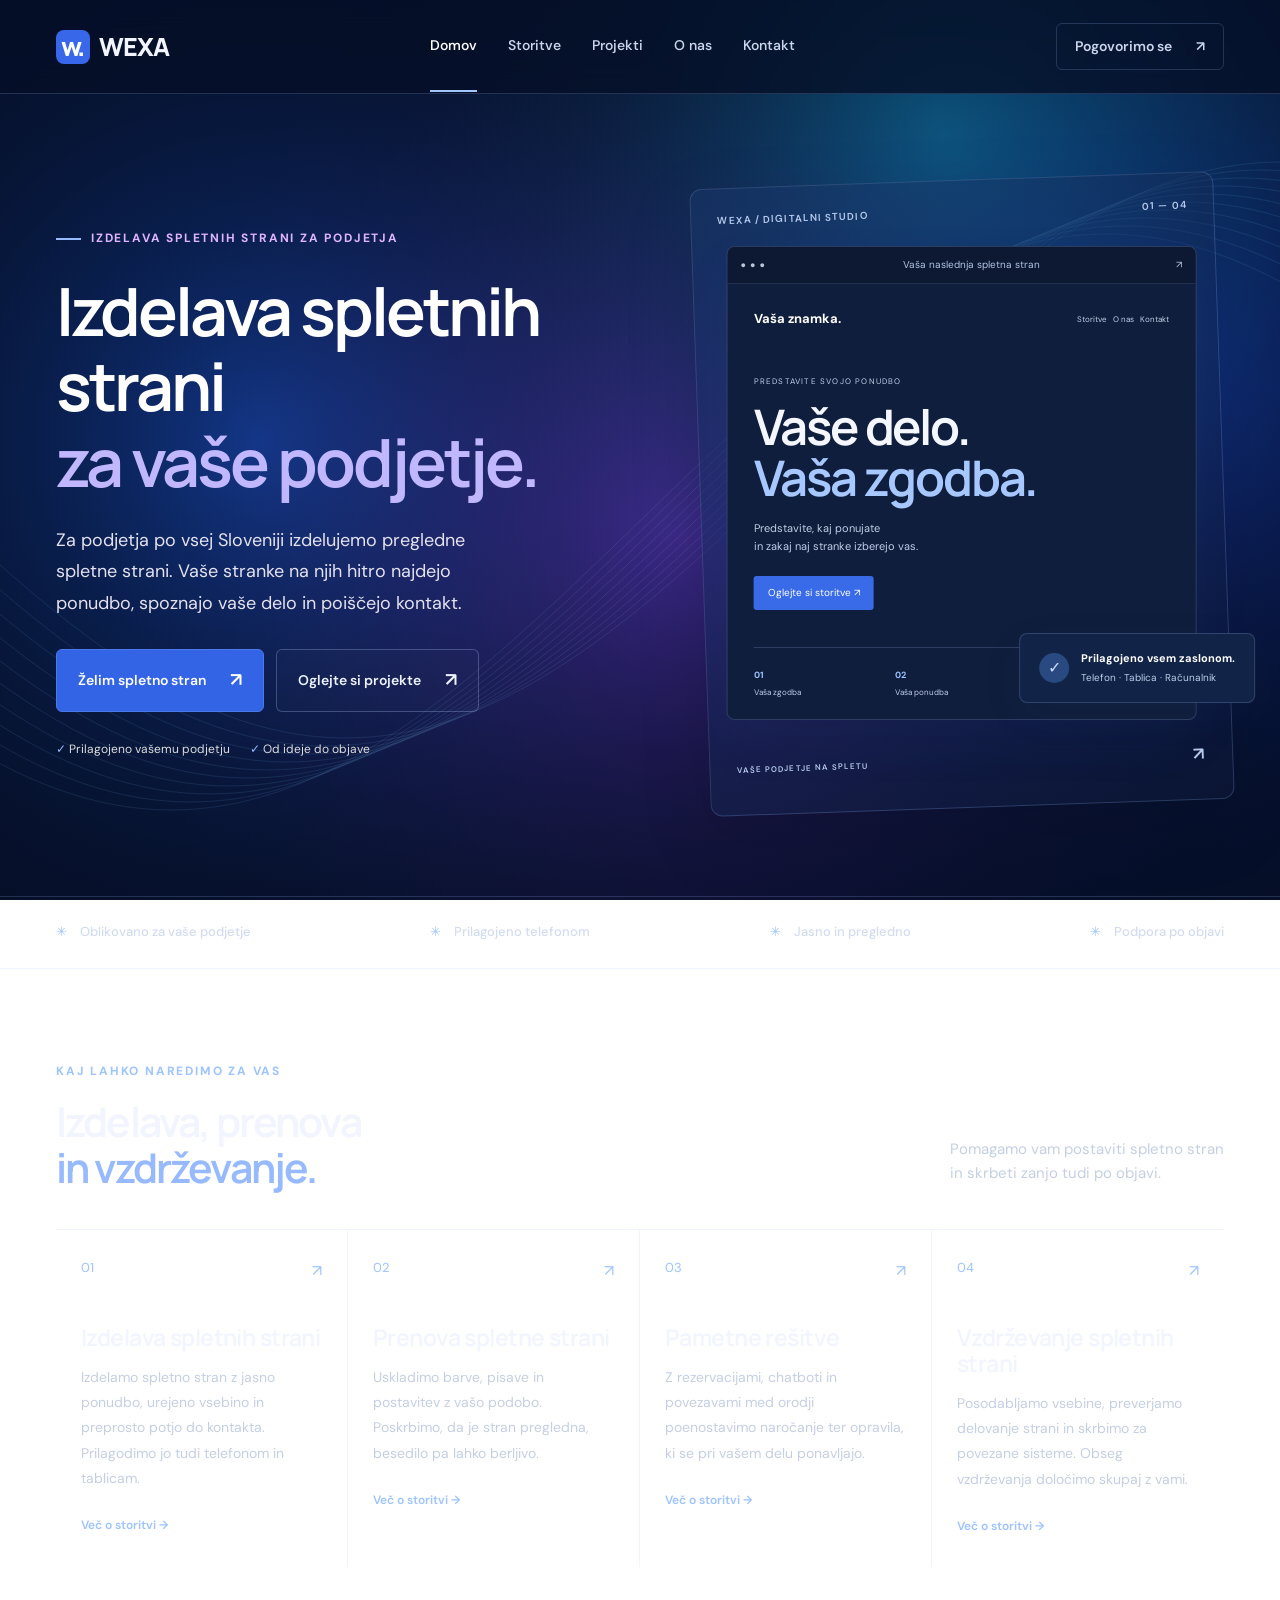
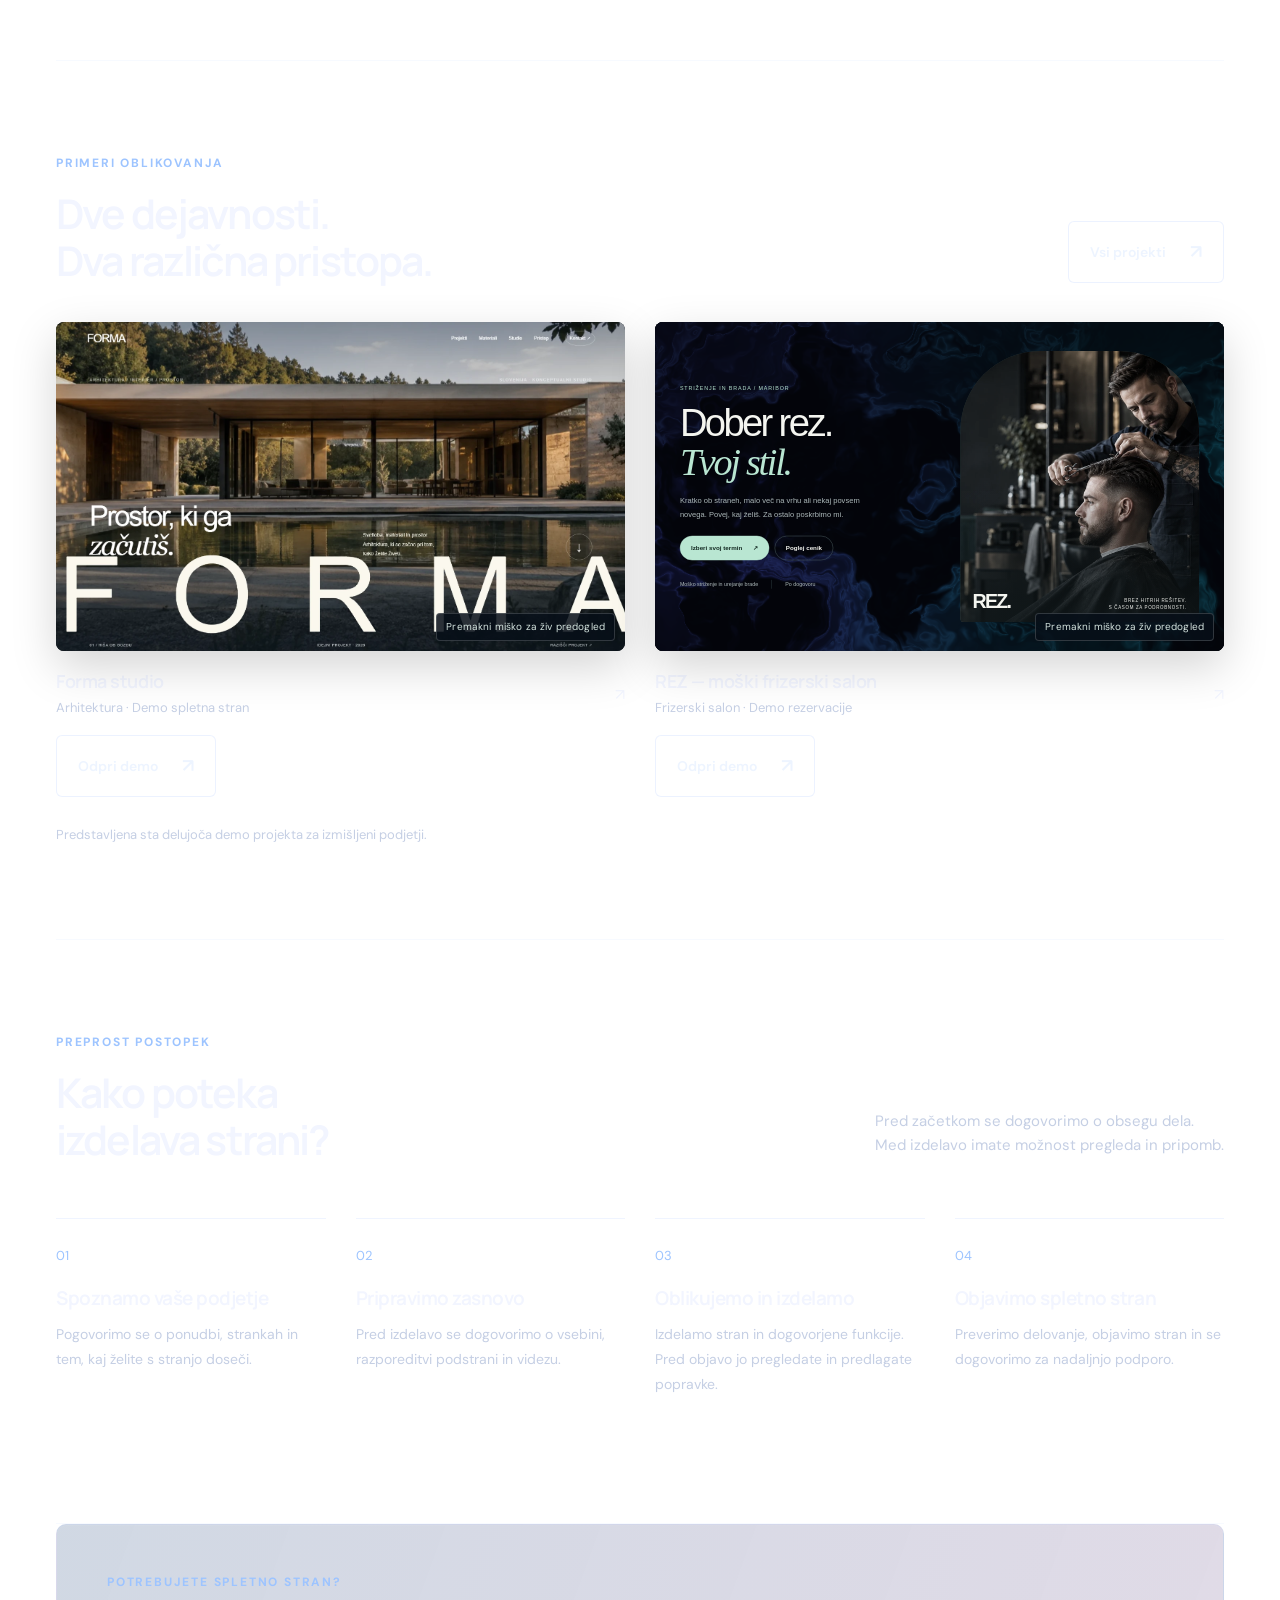
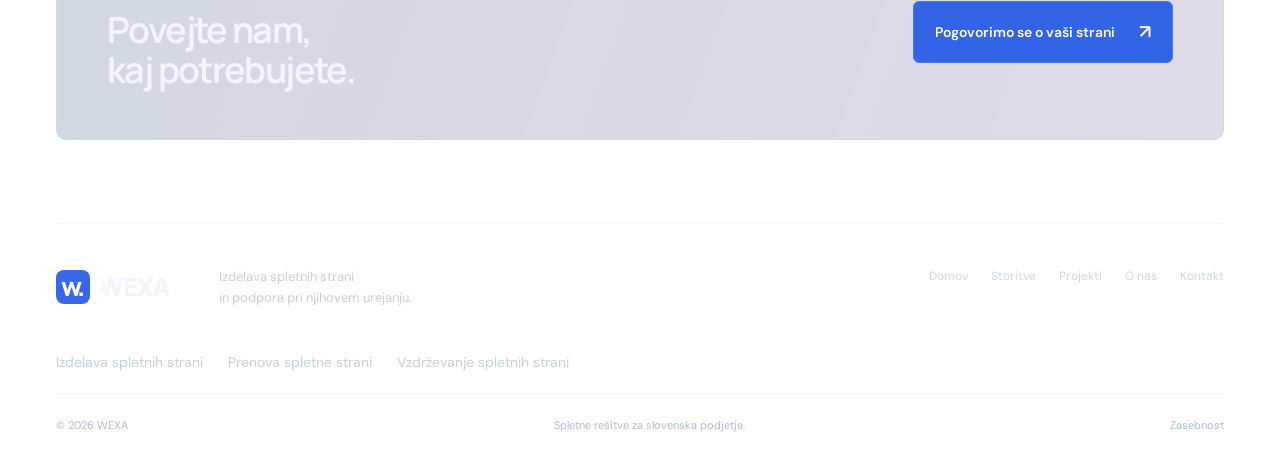
==== commit 32d681a6: "Add Slovenia-focused service pages, technical SEO and mobile performance improvements" ====
--- a/index.html
+++ b/index.html
@@ -1 +1 @@
-<!doctype html><html lang="sl"><head><meta charset="UTF-8"><meta name="viewport" content="width=device-width,initial-scale=1"><meta name="description" content="WEXA — izdelava in prenova spletnih strani, oblikovanje, vzdrževanje ter pametne rešitve za podjetja."><meta name="theme-color" content="#060f27"><title>Izdelava spletnih strani za podjetja | WEXA</title><link rel="icon" href="favicon.svg" type="image/svg+xml"><link rel="stylesheet" href="style.2d2ab5d1a06d.css"><script src="app.87ffba846ae8.js" defer></script></head><body><div id="animated-bg" aria-hidden="true"><canvas id="fx"></canvas></div><a class="skip" href="#main">Preskoči na vsebino</a><header class="header"><div class="wrap nav"><a class="logo" href="index.html" aria-label="WEXA domov"><span class="mark">w.</span>WEXA</a><button class="menu-toggle" aria-expanded="false" aria-controls="navigation" aria-label="Odpri meni">☰</button><nav id="navigation" aria-label="Glavna navigacija"><a href="index.html" aria-current="page">Domov</a><a href="storitve.html" >Storitve</a><a href="projekti.html" >Projekti</a><a href="o-nas.html" >O nas</a><a href="kontakt.html" >Kontakt</a></nav><a class="nav-cta" href="kontakt.html">Pogovorimo se <span aria-hidden="true">↗</span></a></div></header><main id="main"><section class="hero wrap"><div class="hero-copy"><div class="eyebrow"><span class="line"></span> IZDELAVA SPLETNIH STRANI ZA PODJETJA</div><h1>Spletna stran,<br>ki predstavi<br><em>vaše podjetje.</em></h1><p class="lead">Izdelamo pregledno spletno stran, na kateri vaše stranke hitro najdejo ponudbo, spoznajo vaše delo in stopijo v stik z vami.</p><div class="actions"><a class="button " href="kontakt.html">Želim spletno stran <span aria-hidden="true">↗</span></a><a class="button secondary" href="projekti.html">Oglejte si projekte <span aria-hidden="true">↗</span></a></div><div class="hero-note"><span>✓ Prilagojeno vašemu podjetju</span><span>✓ Od ideje do objave</span></div></div><div class="hero-visual"><div class="visual-caption"><span>WEXA / DIGITALNI STUDIO</span><span>01 — 04</span></div><div class="browser-card"><div class="browser-top"><span class="browser-dots">● ● ●</span><span>Vaša naslednja spletna stran</span><span>↗</span></div><div class="browser-body"><div class="sample-nav"><b>Vaša znamka.</b><span>Storitve &nbsp; O nas &nbsp; Kontakt</span></div><div class="sample-kicker">PREDSTAVITE SVOJO PONUDBO</div><h2>Vaše delo.<br><span>Vaša zgodba.</span></h2><p>Predstavite, kaj ponujate<br>in zakaj naj stranke izberejo vas.</p><a href="storitve.html" class="sample-button">Oglejte si storitve ↗</a><div class="sample-bottom"><div><b>01</b><span>Vaša zgodba</span></div><div><b>02</b><span>Vaša ponudba</span></div><div><b>03</b><span>Stopite v stik</span></div></div></div></div><div class="floating-card"><span class="check-icon">✓</span><div><b>Prilagojeno vsem zaslonom.</b><small>Telefon · Tablica · Računalnik</small></div></div><div class="visual-bottom">VAŠE PODJETJE NA SPLETU <span>↗</span></div></div></section><div class="principles"><div class="wrap"><span>Oblikovano za vaše podjetje</span><span>Prilagojeno telefonom</span><span>Jasno in pregledno</span><span>Podpora po objavi</span></div></div><section class="wrap section"><div class="section-heading"><div><div class="eyebrow">KAJ LAHKO NAREDIMO ZA VAS</div><h2>Izdelava, prenova<br><em>in vzdrževanje.</em></h2></div><p>Pomagamo vam postaviti spletno stran<br>in skrbeti zanjo tudi po objavi.</p></div><div class="services-grid"><a class="service-card" href="storitve.html#storitev-01"><div class="card-top"><span class="number">01</span><span aria-hidden="true">↗</span></div><h3>Spletne strani</h3><p>Izdelamo spletno stran z jasno ponudbo, urejeno vsebino in preprosto potjo do kontakta. Prilagodimo jo tudi telefonom in tablicam.</p><span class="small-link">Več o storitvi →</span></a><a class="service-card" href="storitve.html#storitev-02"><div class="card-top"><span class="number">02</span><span aria-hidden="true">↗</span></div><h3>Oblikovanje</h3><p>Uskladimo barve, pisave in postavitev z vašo podobo. Poskrbimo, da je stran pregledna, besedilo pa lahko berljivo.</p><span class="small-link">Več o storitvi →</span></a><a class="service-card" href="storitve.html#storitev-03"><div class="card-top"><span class="number">03</span><span aria-hidden="true">↗</span></div><h3>Pametne rešitve</h3><p>Z rezervacijami, chatboti in povezavami med orodji poenostavimo naročanje ter opravila, ki se pri vašem delu ponavljajo.</p><span class="small-link">Več o storitvi →</span></a><a class="service-card" href="storitve.html#storitev-04"><div class="card-top"><span class="number">04</span><span aria-hidden="true">↗</span></div><h3>Vzdrževanje</h3><p>Posodabljamo vsebine, preverjamo delovanje strani in skrbimo za povezane sisteme. Obseg vzdrževanja določimo skupaj z vami.</p><span class="small-link">Več o storitvi →</span></a></div></section><section class="tinted"><div class="wrap section"><div class="section-heading"><div><div class="eyebrow">PRIMERI OBLIKOVANJA</div><h2>Dve dejavnosti.<br>Dva različna pristopa.</h2></div><a class="button secondary" href="projekti.html">Vsi projekti <span aria-hidden="true">↗</span></a></div><div class="project-grid"><a class="project" href="demo/forma/"><div class="project-art forma live-preview"><img class="preview-poster" src="demo/forma/preview.webp" alt="FORMA — Prostor, ki ga začutiš" width="1899" height="907" loading="lazy"><iframe src="demo/forma/?preview=1" title="Predogled studia FORMA" loading="lazy" tabindex="-1" aria-hidden="true" scrolling="no"></iframe><span class="preview-hint" aria-hidden="true">Premakni miško za živ predogled</span></div><div class="project-label"><div><h3>Forma studio</h3><p>Arhitektura · Demo spletna stran</p></div><span>↗</span></div><span class="button secondary" style="margin-top:16px">Odpri demo <span aria-hidden="true">↗</span></span></a><a class="project" href="demo/barber/"><div class="project-art barber live-preview"><iframe src="demo/barber/?preview=1&v=962205fb" title="Predogled salona REZ" loading="lazy" tabindex="-1" aria-hidden="true" scrolling="no"></iframe><span class="preview-hint" aria-hidden="true">Premakni miško za živ predogled</span></div><div class="project-label"><div><h3>REZ — moški frizerski salon</h3><p>Frizerski salon · Demo rezervacije</p></div><span>↗</span></div><span class="button secondary" style="margin-top:16px">Odpri demo <span aria-hidden="true">↗</span></span></a></div><p class="muted project-disclaimer">Predstavljena sta delujoča demo projekta za izmišljeni podjetji.</p></div></section><section class="wrap section"><div class="section-heading"><div><div class="eyebrow">PREPROST POSTOPEK</div><h2>Kako poteka<br>izdelava strani?</h2></div><p>Pred začetkom se dogovorimo o obsegu dela.<br>Med izdelavo imate možnost pregleda in pripomb.</p></div><div class="steps"><div><span>01</span><h3>Spoznamo vaše podjetje</h3><p>Pogovorimo se o ponudbi, strankah in tem, kaj želite s stranjo doseči.</p></div><div><span>02</span><h3>Pripravimo zasnovo</h3><p>Pred izdelavo se dogovorimo o vsebini, razporeditvi podstrani in videzu.</p></div><div><span>03</span><h3>Oblikujemo in izdelamo</h3><p>Izdelamo stran in dogovorjene funkcije. Pred objavo jo pregledate in predlagate popravke.</p></div><div><span>04</span><h3>Objavimo spletno stran</h3><p>Preverimo delovanje, objavimo stran in se dogovorimo za nadaljnjo podporo.</p></div></div></section><section class="wrap cta"><div><div class="eyebrow">POTREBUJETE SPLETNO STRAN?</div><h2>Povejte nam,<br>kaj potrebujete.</h2></div><a class="button " href="kontakt.html">Pogovorimo se o vaši strani <span aria-hidden="true">↗</span></a></section></main><footer class="wrap"><div class="footer-top"><a class="logo" href="index.html"><span class="mark">w.</span>WEXA</a><p>Izdelava spletnih strani<br>in podpora pri njihovem urejanju.</p><div class="footer-nav"><a href="index.html" aria-current="page">Domov</a><a href="storitve.html" >Storitve</a><a href="projekti.html" >Projekti</a><a href="o-nas.html" >O nas</a><a href="kontakt.html" >Kontakt</a></div></div><div class="footer-bottom"><span>© 2026 WEXA</span><span>Spletne rešitve za slovenska podjetja.</span><a href="zasebnost.html">Zasebnost</a></div></footer></body></html>+<!doctype html><html lang="sl"><head><meta charset="UTF-8"><meta name="viewport" content="width=device-width,initial-scale=1"><meta name="description" content="WEXA: izdelava, prenova in vzdrževanje spletnih strani za podjetja po Sloveniji. Oglejte si demo projekte in možnosti za svojo spletno stran."><meta name="theme-color" content="#060f27"><title>Izdelava spletnih strani za podjetja | WEXA</title><link rel="icon" href="favicon.svg" type="image/svg+xml"><link rel="stylesheet" href="style.d60e12dde8d9.css"><script src="app.1ae1e589a874.js" defer></script><link rel="canonical" href="https://wexa.si/"><meta name="robots" content="index,follow,max-image-preview:large"><meta property="og:type" content="website"><meta property="og:locale" content="sl_SI"><meta property="og:site_name" content="WEXA"><meta property="og:title" content="Izdelava spletnih strani za podjetja | WEXA"><meta property="og:description" content="WEXA: izdelava, prenova in vzdrževanje spletnih strani za podjetja po Sloveniji. Oglejte si demo projekte in možnosti za svojo spletno stran."><meta property="og:url" content="https://wexa.si/"><meta name="twitter:card" content="summary"><script type="application/ld+json">{"@context": "https://schema.org", "@graph": [{"@type": "Organization", "@id": "https://wexa.si/#organization", "name": "WEXA", "url": "https://wexa.si/", "areaServed": {"@type": "Country", "name": "Slovenija"}}, {"@type": "WebSite", "@id": "https://wexa.si/#website", "url": "https://wexa.si/", "name": "WEXA", "inLanguage": "sl-SI", "publisher": {"@id": "https://wexa.si/#organization"}}, {"@type": "WebPage", "@id": "https://wexa.si/#webpage", "url": "https://wexa.si/", "name": "Izdelava spletnih strani za podjetja | WEXA", "description": "WEXA: izdelava, prenova in vzdrževanje spletnih strani za podjetja po Sloveniji. Oglejte si demo projekte in možnosti za svojo spletno stran.", "inLanguage": "sl-SI", "isPartOf": {"@id": "https://wexa.si/#website"}}]}</script><link rel="preconnect" href="https://fonts.googleapis.com"><link rel="preconnect" href="https://fonts.gstatic.com" crossorigin><link rel="stylesheet" href="https://fonts.googleapis.com/css2?family=DM+Sans:wght@400;450;500;550;600;650;700&amp;family=Manrope:wght@400;500;600;650;700;750;800&amp;display=swap"></head><body><div id="animated-bg" aria-hidden="true"><canvas id="fx"></canvas></div><a class="skip" href="#main">Preskoči na vsebino</a><header class="header"><div class="wrap nav"><a class="logo" href="/" aria-label="WEXA domov"><span class="mark">w.</span>WEXA</a><button class="menu-toggle" aria-expanded="false" aria-controls="navigation" aria-label="Odpri meni">☰</button><nav id="navigation" aria-label="Glavna navigacija"><a href="/" aria-current="page">Domov</a><a href="storitve.html" >Storitve</a><a href="projekti.html" >Projekti</a><a href="o-nas.html" >O nas</a><a href="kontakt.html" >Kontakt</a></nav><a class="nav-cta" href="kontakt.html">Pogovorimo se <span aria-hidden="true">↗</span></a></div></header><main id="main"><section class="hero wrap"><div class="hero-copy"><div class="eyebrow"><span class="line"></span> IZDELAVA SPLETNIH STRANI ZA PODJETJA</div><h1>Izdelava spletnih strani<br><em>za vaše podjetje.</em></h1><p class="lead">Za podjetja po vsej Sloveniji izdelujemo pregledne spletne strani. Vaše stranke na njih hitro najdejo ponudbo, spoznajo vaše delo in poiščejo kontakt.</p><div class="actions"><a class="button " href="kontakt.html">Želim spletno stran <span aria-hidden="true">↗</span></a><a class="button secondary" href="projekti.html">Oglejte si projekte <span aria-hidden="true">↗</span></a></div><div class="hero-note"><span>✓ Prilagojeno vašemu podjetju</span><span>✓ Od ideje do objave</span></div></div><div class="hero-visual"><div class="visual-caption"><span>WEXA / DIGITALNI STUDIO</span><span>01 — 04</span></div><div class="browser-card"><div class="browser-top"><span class="browser-dots">● ● ●</span><span>Vaša naslednja spletna stran</span><span>↗</span></div><div class="browser-body"><div class="sample-nav"><b>Vaša znamka.</b><span>Storitve &nbsp; O nas &nbsp; Kontakt</span></div><div class="sample-kicker">PREDSTAVITE SVOJO PONUDBO</div><h2>Vaše delo.<br><span>Vaša zgodba.</span></h2><p>Predstavite, kaj ponujate<br>in zakaj naj stranke izberejo vas.</p><a href="storitve.html" class="sample-button">Oglejte si storitve ↗</a><div class="sample-bottom"><div><b>01</b><span>Vaša zgodba</span></div><div><b>02</b><span>Vaša ponudba</span></div><div><b>03</b><span>Stopite v stik</span></div></div></div></div><div class="floating-card"><span class="check-icon">✓</span><div><b>Prilagojeno vsem zaslonom.</b><small>Telefon · Tablica · Računalnik</small></div></div><div class="visual-bottom">VAŠE PODJETJE NA SPLETU <span>↗</span></div></div></section><div class="principles"><div class="wrap"><span>Oblikovano za vaše podjetje</span><span>Prilagojeno telefonom</span><span>Jasno in pregledno</span><span>Podpora po objavi</span></div></div><section class="wrap section"><div class="section-heading"><div><div class="eyebrow">KAJ LAHKO NAREDIMO ZA VAS</div><h2>Izdelava, prenova<br><em>in vzdrževanje.</em></h2></div><p>Pomagamo vam postaviti spletno stran<br>in skrbeti zanjo tudi po objavi.</p></div><div class="services-grid"><a class="service-card" href="izdelava-spletnih-strani.html"><div class="card-top"><span class="number">01</span><span aria-hidden="true">↗</span></div><h3>Izdelava spletnih strani</h3><p>Izdelamo spletno stran z jasno ponudbo, urejeno vsebino in preprosto potjo do kontakta. Prilagodimo jo tudi telefonom in tablicam.</p><span class="small-link">Več o storitvi →</span></a><a class="service-card" href="prenova-spletne-strani.html"><div class="card-top"><span class="number">02</span><span aria-hidden="true">↗</span></div><h3>Prenova spletne strani</h3><p>Uskladimo barve, pisave in postavitev z vašo podobo. Poskrbimo, da je stran pregledna, besedilo pa lahko berljivo.</p><span class="small-link">Več o storitvi →</span></a><a class="service-card" href="storitve.html#storitev-03"><div class="card-top"><span class="number">03</span><span aria-hidden="true">↗</span></div><h3>Pametne rešitve</h3><p>Z rezervacijami, chatboti in povezavami med orodji poenostavimo naročanje ter opravila, ki se pri vašem delu ponavljajo.</p><span class="small-link">Več o storitvi →</span></a><a class="service-card" href="vzdrzevanje-spletnih-strani.html"><div class="card-top"><span class="number">04</span><span aria-hidden="true">↗</span></div><h3>Vzdrževanje spletnih strani</h3><p>Posodabljamo vsebine, preverjamo delovanje strani in skrbimo za povezane sisteme. Obseg vzdrževanja določimo skupaj z vami.</p><span class="small-link">Več o storitvi →</span></a></div></section><section class="tinted"><div class="wrap section"><div class="section-heading"><div><div class="eyebrow">PRIMERI OBLIKOVANJA</div><h2>Dve dejavnosti.<br>Dva različna pristopa.</h2></div><a class="button secondary" href="projekti.html">Vsi projekti <span aria-hidden="true">↗</span></a></div><div class="project-grid"><a class="project" href="demo/forma/"><div class="project-art forma live-preview"><img class="preview-poster" src="demo/forma/preview.webp" alt="FORMA — Prostor, ki ga začutiš" width="1899" height="907" loading="lazy"><iframe src="demo/forma/?preview=1" title="Predogled studia FORMA" loading="lazy" tabindex="-1" aria-hidden="true" scrolling="no"></iframe><span class="preview-hint" aria-hidden="true">Premakni miško za živ predogled</span></div><div class="project-label"><div><h3>Forma studio</h3><p>Arhitektura · Demo spletna stran</p></div><span>↗</span></div><span class="button secondary" style="margin-top:16px">Odpri demo <span aria-hidden="true">↗</span></span></a><a class="project" href="demo/barber/"><div class="project-art barber live-preview"><iframe src="demo/barber/?preview=1&v=962205fb" title="Predogled salona REZ" loading="lazy" tabindex="-1" aria-hidden="true" scrolling="no"></iframe><span class="preview-hint" aria-hidden="true">Premakni miško za živ predogled</span></div><div class="project-label"><div><h3>REZ — moški frizerski salon</h3><p>Frizerski salon · Demo rezervacije</p></div><span>↗</span></div><span class="button secondary" style="margin-top:16px">Odpri demo <span aria-hidden="true">↗</span></span></a></div><p class="muted project-disclaimer">Predstavljena sta delujoča demo projekta za izmišljeni podjetji.</p></div></section><section class="wrap section"><div class="section-heading"><div><div class="eyebrow">PREPROST POSTOPEK</div><h2>Kako poteka<br>izdelava strani?</h2></div><p>Pred začetkom se dogovorimo o obsegu dela.<br>Med izdelavo imate možnost pregleda in pripomb.</p></div><div class="steps"><div><span>01</span><h3>Spoznamo vaše podjetje</h3><p>Pogovorimo se o ponudbi, strankah in tem, kaj želite s stranjo doseči.</p></div><div><span>02</span><h3>Pripravimo zasnovo</h3><p>Pred izdelavo se dogovorimo o vsebini, razporeditvi podstrani in videzu.</p></div><div><span>03</span><h3>Oblikujemo in izdelamo</h3><p>Izdelamo stran in dogovorjene funkcije. Pred objavo jo pregledate in predlagate popravke.</p></div><div><span>04</span><h3>Objavimo spletno stran</h3><p>Preverimo delovanje, objavimo stran in se dogovorimo za nadaljnjo podporo.</p></div></div></section><section class="wrap cta"><div><div class="eyebrow">POTREBUJETE SPLETNO STRAN?</div><h2>Povejte nam,<br>kaj potrebujete.</h2></div><a class="button " href="kontakt.html">Pogovorimo se o vaši strani <span aria-hidden="true">↗</span></a></section></main><footer class="wrap"><div class="footer-top"><a class="logo" href="/"><span class="mark">w.</span>WEXA</a><p>Izdelava spletnih strani<br>in podpora pri njihovem urejanju.</p><div class="footer-nav"><a href="/" aria-current="page">Domov</a><a href="storitve.html" >Storitve</a><a href="projekti.html" >Projekti</a><a href="o-nas.html" >O nas</a><a href="kontakt.html" >Kontakt</a></div></div><nav class="footer-services" aria-label="Storitve WEXA"><a href="izdelava-spletnih-strani.html">Izdelava spletnih strani</a><a href="prenova-spletne-strani.html">Prenova spletne strani</a><a href="vzdrzevanje-spletnih-strani.html">Vzdrževanje spletnih strani</a></nav><div class="footer-bottom"><span>© 2026 WEXA</span><span>Spletne rešitve za slovenska podjetja.</span><a href="zasebnost.html">Zasebnost</a></div></footer></body></html>
--- a/style.d60e12dde8d9.css
+++ b/style.d60e12dde8d9.css
@@ -0,0 +1,56 @@
+
+:root{--blue:#2557e8;--ink:#182334;--muted:#626e81;--line:#dfe5ee;--paper:#f7f9fc}*{box-sizing:border-box}html{scroll-behavior:smooth;scroll-padding-top:110px}body{margin:0;background:#fff;color:var(--ink);font-family:'DM Sans',sans-serif;font-size:16px;line-height:1.6}a{color:inherit;text-decoration:none}button,input,textarea{font:inherit}button,a,input,textarea,summary{-webkit-tap-highlight-color:transparent}a:focus-visible,button:focus-visible,summary:focus-visible{outline:3px solid var(--blue);outline-offset:6px}button{cursor:pointer}p{color:var(--muted);margin:0 0 20px}h1,h2,h3{font-family:Manrope,sans-serif;line-height:1.13;letter-spacing:-.045em;margin:0;font-weight:650}h1{font-size:clamp(3rem,5.2vw,5rem)}h2{font-size:clamp(2rem,3.2vw,3rem)}h3{font-size:1.4rem;letter-spacing:-.025em}em{font-style:normal;color:var(--blue)}.wrap{max-width:1280px;width:calc(100% - 112px);margin:auto}.header{height:94px;background:rgba(255,255,255,.96);position:sticky;top:0;z-index:20;border-bottom:1px solid #edf0f5}.nav{height:100%;display:flex;align-items:center;justify-content:space-between;gap:30px}.logo{font-family:Manrope,sans-serif;font-size:25px;font-weight:800;letter-spacing:-1px;display:flex;align-items:center;gap:9px}.mark{display:inline-flex;align-items:center;justify-content:center;width:34px;height:34px;border-radius:8px;background:var(--blue);color:white;font-size:26px;letter-spacing:-3px;padding-right:4px}.nav nav{display:flex;gap:31px}.nav nav a{font-size:14px;font-weight:550;color:#606a79;padding:33px 0}.nav nav a:hover,.nav nav a[aria-current=page]{color:var(--blue)}.nav nav a[aria-current=page]{border-bottom:2px solid var(--blue)}.nav-cta{font-size:14px;font-weight:600;border:1px solid var(--line);padding:11px 18px;border-radius:6px;display:flex;gap:24px;align-items:center}.nav-cta:hover{border-color:var(--blue);color:var(--blue)}.menu-toggle{display:none}.eyebrow{font-size:12px;letter-spacing:1.8px;font-weight:700;color:var(--blue);margin-bottom:25px;display:flex;align-items:center;gap:10px}.line{height:2px;width:25px;background:var(--blue)}.hero{display:grid;grid-template-columns:1.12fr 1fr;gap:58px;align-items:center;padding-top:86px;padding-bottom:88px}.hero h1{margin-bottom:26px}.lead{font-size:18px;line-height:1.75;max-width:570px}.hero .lead{max-width:465px}.actions{display:flex;align-items:center;gap:12px;flex-wrap:wrap;margin-top:30px}.button{display:inline-flex;align-items:center;justify-content:center;gap:24px;background:var(--blue);color:white;border:1px solid var(--blue);border-radius:6px;padding:15px 21px;font-size:14px;font-weight:600;transition:background .2s,transform .2s}.button span{font-size:19px}.button:hover{background:#1745ca;transform:translateY(-2px)}.button.secondary{background:transparent;border-color:var(--line);color:var(--ink)}.button.secondary:hover{border-color:#96a8c8;background:#f1f5ff}.hero-note{display:flex;gap:20px;font-size:12px;color:#737e8e;margin-top:28px}.hero-note span:first-letter{color:var(--blue)}.hero-visual{position:relative;background:#eef3ff;border:1px solid #e2e9fa;border-radius:12px;padding:24px 26px 30px;min-width:0;transform:rotate(-2deg)}.visual-caption,.visual-bottom{font-size:10px;letter-spacing:1.1px;display:flex;align-items:center;justify-content:space-between;color:#65789f;font-weight:600}.visual-caption{margin-bottom:25px}.browser-card{background:white;border:1px solid #dce3f1;border-radius:8px;box-shadow:0 22px 50px #233f7815;overflow:hidden;transform:rotate(2deg)}.browser-top{display:flex;justify-content:space-between;align-items:center;gap:5px;font-size:10px;background:#fafbfe;padding:10px 13px;color:#8792a6;border-bottom:1px solid #e9edf5}.browser-dots{color:#bbc6d9;font-size:9px;letter-spacing:1px}.browser-body{padding:25px 26px 20px}.sample-nav{display:flex;justify-content:space-between;align-items:center;gap:10px;margin-bottom:45px;font-size:8px}.sample-nav b{font-size:13px}.sample-nav span{color:#7d8796}.sample-kicker{font-size:8px;letter-spacing:1.2px;color:#63758e;margin-bottom:14px}.browser-body h2{font-size:49px;line-height:1.04}.browser-body h2 span{color:var(--blue)}.browser-body p{font-size:11px;margin-top:15px;line-height:1.7}.sample-button{display:inline-block;padding:9px 14px;background:var(--blue);color:white;font-size:10px;border-radius:3px}.sample-bottom{display:grid;grid-template-columns:repeat(3,1fr);gap:10px;border-top:1px solid var(--line);padding-top:20px;margin-top:37px}.sample-bottom b,.sample-bottom span{display:block;font-size:9px}.sample-bottom b{color:var(--blue);margin-bottom:4px}.sample-bottom span{font-size:8px;color:#748096}.floating-card{position:absolute;right:-26px;bottom:98px;padding:16px 19px;background:white;border:1px solid #e4eaf4;border-radius:8px;box-shadow:0 12px 40px #29406b12;display:flex;align-items:center;gap:12px;transform:rotate(2deg)}.floating-card b{font-size:11px;display:block}.floating-card small{font-size:10px;color:#8490a2;display:block;margin-top:2px}.check-icon{background:#edf3ff;color:var(--blue);width:30px;height:30px;display:grid;place-items:center;border-radius:50%}.visual-bottom{margin-top:28px;font-size:8px}.visual-bottom span{font-size:18px}.principles{border-block:1px solid var(--line);background:#fbfcfe}.principles .wrap{display:flex;justify-content:space-between;padding-block:25px;font-size:13px;font-weight:500;color:#667389}.principles span:before{content:'✳';color:#7895d0;margin-right:13px}.section{padding-top:93px;padding-bottom:93px}.section-heading{display:flex;align-items:flex-end;justify-content:space-between;gap:35px;margin-bottom:39px}.section-heading p{font-size:15px;margin:0 0 5px}.section-heading .eyebrow{margin-bottom:17px}.services-grid{display:grid;grid-template-columns:repeat(4,1fr);border:1px solid var(--line);border-radius:9px;overflow:hidden}.service-card{padding:28px 25px 30px;border-right:1px solid var(--line);transition:background .2s}.service-card:last-child{border:0}.service-card:hover{background:#f3f6ff}.card-top{display:flex;justify-content:space-between;margin-bottom:40px;color:var(--blue)}.number{font-size:13px;color:#8a97ac}.service-card h3{margin-bottom:15px}.service-card p{font-size:14px;line-height:1.8;min-height:100px}.small-link{font-size:12px;font-weight:600;color:var(--blue)}.tinted{background:var(--paper)}.project-grid{display:grid;grid-template-columns:1fr 1fr;gap:30px}.project-art{padding:32px 36px;border-radius:8px;min-height:300px;transition:transform .3s}.project:hover .project-art{transform:translateY(-5px)}.forma{background:#e5e5db;color:#343a2e}.barber{background:#183e36;color:#f4f8ed}.mini-nav{display:flex;justify-content:space-between;align-items:center;font-size:8px;letter-spacing:1px}.mini-nav b{font-size:17px;letter-spacing:2px}.mini-title{font-size:37px;letter-spacing:-1.5px;line-height:1.1;margin-top:42px}.forma .mini-title{font-family:Georgia,serif}.barber .mini-title{font-weight:650}.barber .mini-title i{font-style:normal;color:#b8eb87}.mini-bottom{font-size:10px;display:flex;justify-content:space-between;align-items:center;margin-top:28px;border-top:1px solid #89947b55;padding-top:18px}.mini-bottom span{font-size:20px}.project-label{display:flex;justify-content:space-between;align-items:center;margin-top:20px}.project-label h3{font-size:18px}.project-label p{font-size:13px;margin:7px 0 0}.demo-label{display:inline-block;font-size:11px;padding:3px 9px;border:1px solid #dbe1e9;border-radius:4px;color:#657187;margin-top:12px}.muted{font-size:13px;color:#788394}.project-disclaimer{margin-top:28px;margin-bottom:0}.steps{display:grid;grid-template-columns:repeat(4,1fr);gap:30px;margin-top:56px}.steps>div{border-top:1px solid var(--line);padding-top:23px}.steps span{font-size:13px;color:var(--blue)}.steps h3{font-size:19px;margin:20px 0 13px}.steps p{font-size:14px;line-height:1.8}.cta{padding:48px 50px;background:#eef3ff;border:1px solid #dfe7ff;border-radius:10px;display:flex;align-items:center;justify-content:space-between;gap:30px;margin-bottom:83px}.cta h2{font-size:36px}.cta .eyebrow{margin-bottom:18px}.footer-top{border-top:1px solid var(--line);padding-top:43px;padding-bottom:42px;display:flex;align-items:flex-start;gap:50px}.footer-top p{font-size:13px;margin:0}.footer-nav{margin-left:auto;display:flex;gap:23px;font-size:12px;color:#657187}.footer-bottom{display:flex;justify-content:space-between;gap:20px;border-top:1px solid var(--line);padding:23px 0;font-size:11px;color:#7d8898}.page-head{padding-top:80px;padding-bottom:60px}.page-head h1{margin-bottom:25px}.page-head .lead{max-width:650px}.service-row{display:grid;grid-template-columns:60px 1.5fr 1fr;gap:40px;padding:52px 0;border-top:1px solid var(--line);scroll-margin-top:100px}.service-row .eyebrow{margin-bottom:13px}.service-row h2{font-size:31px;margin-bottom:22px}.service-row p{font-size:16px;max-width:560px}.service-row h3{font-size:17px;margin-bottom:18px}.service-row ul,.case ul{list-style:none;padding:0;margin:0 0 25px;color:var(--muted)}.service-row li,.case li{padding:7px 0;font-size:14px}.service-row li:before,.case li:before{content:'✓';color:var(--blue);margin-right:13px}.text-link{font-size:14px;font-weight:600;color:var(--blue)}.narrow{max-width:850px}.narrow h2{margin-bottom:30px}details{border-bottom:1px solid var(--line);padding:23px 0}summary{font-weight:550;cursor:pointer;list-style:none;display:flex;justify-content:space-between;gap:20px}summary:after{content:'+';color:var(--blue);font-size:22px;line-height:1}details[open] summary:after{content:'−'}details p{margin:17px 0 0;max-width:720px}.projects-page{padding-bottom:90px}.case{padding:50px 0;border-top:1px solid var(--line);margin-top:60px;scroll-margin-top:120px}.case .eyebrow{margin-bottom:20px}.case h2{margin-bottom:25px}.case-grid{display:grid;grid-template-columns:1.4fr 1fr;gap:80px}.case-grid p{max-width:570px}.about-grid{display:grid;grid-template-columns:1fr 1fr;gap:90px;align-items:center;padding-bottom:35px}.about-statement{background:#edf2ff;border-radius:12px;padding:70px 45px;font-family:Manrope,sans-serif;font-size:50px;line-height:1.2;letter-spacing:-2px;font-weight:650}.about-statement span{display:block;font-family:'DM Sans',sans-serif;font-size:10px;letter-spacing:2px;color:#7084ae;margin-top:60px}.about-grid h2{margin-bottom:25px;font-size:34px}.about-grid p{font-size:15px}.values{display:grid;grid-template-columns:repeat(3,1fr);gap:45px}.values article{border-top:1px solid var(--line);padding-top:25px}.values span{font-size:11px;letter-spacing:1px;color:var(--blue)}.values h3{margin:25px 0 16px}.values p{font-size:15px}.contact-grid{display:grid;grid-template-columns:.85fr 1.4fr;gap:90px;padding-bottom:100px}.contact-grid aside>p{margin:25px 0}.contact-grid aside h2{font-size:32px}.contact-step{display:flex;align-items:center;gap:17px;padding:14px 0;border-bottom:1px solid var(--line)}.contact-step span{font-size:12px;color:var(--blue)}.contact-step p{margin:0;font-size:14px}.notice{background:var(--paper);padding:21px;border:1px solid var(--line);border-radius:7px;margin-top:32px}.notice b{font-size:13px}.notice p{font-size:12px;line-height:1.8;margin:9px 0 0}form{border:1px solid var(--line);border-radius:10px;padding:32px}form>label,.form-row label{display:block;font-size:14px;font-weight:500;margin-bottom:23px}.optional{font-size:12px;color:#7c8798;font-weight:400}input:not([type=radio]),textarea{display:block;width:100%;padding:13px 15px;border:1px solid #dce2ed;border-radius:5px;margin-top:8px;background:#fcfdff;color:var(--ink);font-size:14px;outline:none}input:focus,textarea:focus{border-color:var(--blue);box-shadow:0 0 0 3px #2557e810}textarea{resize:vertical}input::placeholder,textarea::placeholder{color:#8b95a4}.form-row{display:grid;grid-template-columns:1fr 1fr;gap:17px}fieldset{border:0;padding:0;margin:0 0 25px}legend{font-size:14px;font-weight:500;margin-bottom:12px}.choices{display:grid;grid-template-columns:1fr 1fr;gap:9px}.choices label{cursor:pointer;position:relative}.choices input{position:absolute;opacity:0;width:1px;height:1px}.choices span{display:block;padding:12px 14px;border:1px solid var(--line);border-radius:5px;font-size:13px;color:var(--muted)}.choices input:checked+span{border-color:var(--blue);color:var(--blue);background:#f2f6ff}.choices input:focus-visible+span{outline:2px solid var(--blue);outline-offset:2px}.form-help{font-size:12px;margin:15px 0 0}#brief-result{border-top:1px solid var(--line);padding-top:24px;margin-top:28px}#brief-result h3{font-size:20px;margin-bottom:13px}#brief-result p{font-size:13px}pre{white-space:pre-wrap;word-break:break-word;background:var(--paper);padding:20px;font:13px/1.7 'DM Sans',sans-serif}#copy-status{margin-top:13px}.legal{padding-bottom:90px}.legal h2{font-size:25px;margin-top:30px;margin-bottom:16px}.skip{position:fixed;left:15px;top:-80px;z-index:100;background:white;padding:15px}.skip:focus{top:15px}
+@media(min-width:1500px){.hero{padding-block:100px}.hero h1{font-size:80px}}
+@media(max-width:1100px){.wrap{width:calc(100% - 64px)}.nav nav{gap:20px}.hero{gap:30px}.hero h1{font-size:57px}.hero-note{gap:10px;font-size:10px}.hero-visual{padding:20px}.floating-card{right:-10px}.browser-body{padding:22px}.browser-body h2{font-size:43px}.service-card{padding:22px 18px}.services-grid h3{font-size:20px}.service-card p{min-height:125px}.footer-top{gap:25px}.footer-nav{gap:15px}.contact-grid{gap:45px}.about-grid{gap:50px}.about-statement{font-size:42px}.nav-cta{gap:12px}}
+@media(max-width:800px){.wrap{width:calc(100% - 40px)}.header{height:76px}.nav{gap:15px}.menu-toggle{display:block;margin-left:auto;background:none;border:1px solid var(--line);border-radius:5px;padding:4px 10px;font-size:22px;color:var(--ink)}.nav-cta{display:none}.nav nav{display:none;position:absolute;top:76px;left:0;width:100%;background:white;box-shadow:0 12px 20px #10234112;padding:15px 20px;flex-direction:column;gap:0}.nav nav.open{display:flex}.nav nav a{padding:13px 10px}.nav nav a[aria-current=page]{border:0;background:#f2f6ff;border-radius:5px}.hero{grid-template-columns:1fr;gap:55px;padding-block:50px 65px}.hero h1{font-size:clamp(44px,8vw,65px)}.hero .lead{max-width:550px}.hero-visual{max-width:500px;width:95%;margin:auto;transform:rotate(-1deg)}.browser-body h2{font-size:52px}.hero-note{font-size:12px;gap:20px}.principles .wrap{display:grid;grid-template-columns:1fr 1fr;gap:15px;font-size:12px}.section{padding-block:60px}.section-heading{align-items:flex-start;gap:25px;flex-direction:column}.section-heading p br{display:none}.services-grid{grid-template-columns:1fr 1fr}.service-card:nth-child(2){border-right:0}.service-card:nth-child(-n+2){border-bottom:1px solid var(--line)}.service-card p{min-height:90px}.project-art{padding:25px;min-height:260px}.mini-title{font-size:29px}.mini-nav span{font-size:6px}.steps{grid-template-columns:1fr 1fr;gap:25px;margin-top:35px}.cta{padding:35px;flex-direction:column;align-items:flex-start;margin-bottom:55px}.cta h2{font-size:32px}.footer-top{flex-wrap:wrap}.footer-nav{margin-left:0;width:100%;flex-wrap:wrap;gap:25px}.footer-bottom{font-size:10px;flex-wrap:wrap}.page-head{padding-block:50px 35px}.page-head h1{font-size:46px}.service-row{grid-template-columns:35px 1fr;gap:20px;padding-block:35px}.service-row>div:last-child{grid-column:2}.case-grid{gap:25px;grid-template-columns:1fr}.about-grid{grid-template-columns:1fr;gap:40px}.about-statement{padding:45px;font-size:48px}.values{gap:25px}.contact-grid{grid-template-columns:1fr;gap:35px}.contact-grid aside{max-width:600px}.contact-grid aside h2 br{display:none}}
+@media(max-width:480px){.hero h1{font-size:43px}.lead{font-size:16px}.eyebrow{font-size:10px;letter-spacing:1.5px}.actions{gap:10px}.button{padding:13px 16px;gap:15px;font-size:13px}.hero-note{font-size:10px;gap:13px}.browser-body h2{font-size:42px}.browser-body{padding:22px 18px}.sample-nav{margin-bottom:30px}.floating-card{right:-12px;padding:12px;bottom:85px}.floating-card b{font-size:9px}.floating-card small{font-size:8px}.visual-caption{font-size:8px}.services-grid{grid-template-columns:1fr}.service-card{border-right:0;border-bottom:1px solid var(--line)!important;padding:26px}.service-card:last-child{border-bottom:0!important}.service-card p{min-height:0}.card-top{margin-bottom:25px}.project-grid{grid-template-columns:1fr;gap:35px}.project-art{min-height:285px}.mini-title{font-size:35px}.steps{gap:25px 18px}.steps h3{font-size:17px}.steps p{font-size:13px}.cta{padding:28px}.cta h2{font-size:27px}.page-head h1{font-size:39px}.service-row{grid-template-columns:25px 1fr;gap:12px}.service-row h2{font-size:26px}.values{grid-template-columns:1fr}.form-row{grid-template-columns:1fr;gap:0}form{padding:22px}.choices span{font-size:12px;padding:10px}.footer-top p{font-size:12px}.footer-bottom span:nth-child(2){display:none}}
+@media(prefers-reduced-motion:reduce){html{scroll-behavior:auto}*,*:before,*:after{transition:none!important;animation:none!important}}
+
+/* Live REZ hero preview. The enclosing link remains the only interactive target. */
+.project-art.live-preview{position:relative;aspect-ratio:1280/740;min-height:0;padding:0;overflow:hidden;background:#030610;isolation:isolate}
+.live-preview iframe{position:absolute;left:0;top:0;width:1280px;height:740px;border:0;max-width:none;transform:scale(var(--preview-scale,.45));transform-origin:top left;pointer-events:none;opacity:1;transition:opacity .18s}
+.live-preview.is-ready iframe{opacity:1}
+.preview-hint{position:absolute;bottom:10px;right:10px;padding:5px 9px;border:1px solid #ffffff2b;border-radius:4px;background:#071019db;color:#d5e4df;font-size:10px;letter-spacing:.15px;pointer-events:none;transition:opacity .2s}
+.project:hover .preview-hint,.project:focus-visible .preview-hint{opacity:0}
+@media(hover:none),(prefers-reduced-motion:reduce){.preview-hint{display:none}}
+
+/* FORMA: supplied still switches to the live hero on hover or keyboard focus. */
+.forma.live-preview .preview-poster{position:absolute;inset:0;width:100%;height:100%;object-fit:cover;object-position:center;pointer-events:none}
+.forma.live-preview iframe{opacity:0}
+@media(hover:hover) and (prefers-reduced-motion:no-preference){.project:hover .forma.live-preview.is-ready iframe{opacity:1}}
+@media(prefers-reduced-motion:no-preference){.project:focus-visible .forma.live-preview.is-ready iframe{opacity:1}}
+
+#animated-bg{position:fixed;inset:0;z-index:-1;pointer-events:none;background:#f1f6ff}#fx{width:100%;height:100%;display:block}body{isolation:isolate;background:transparent}.header{background:#ffffffec;backdrop-filter:blur(18px)}.principles{background:#ffffffe6}.tinted{background:#f7f9fcbf;backdrop-filter:blur(8px)}.services-grid{background:#ffffffdc}.steps>div{background:#ffffffb8;padding:23px 16px 12px}.footer-top,.footer-bottom{background:#ffffffd9}.cta{background:#eef3ffec}.hero-visual{box-shadow:0 25px 90px #12276822}.section:not(.tinted .section){background:#ffffffb0}.hero{min-height:690px}#animated-bg{background:#24183e}.hero>div:first-child h1{color:#fff}.hero>div:first-child p,.hero-note{color:#e4e2f0}.hero .eyebrow{color:#e0b4ff}.hero h1 em{color:#c1b7ff}.hero .button.secondary{color:#fff;background:#ffffff10;border-color:#ffffff50}.hero .hero-note{color:#ddd}.tinted{background:#f7f9fce8}.section:not(.tinted .section){background:#ffffffed}
+
+/* Continuous dark surface: the animated background remains visible throughout. */
+:root{--blue:#97baff;--ink:#f2f5ff;--muted:#c5cfe4;--line:#aac3ff30;--paper:transparent}
+body{color:var(--ink)}
+.header{background:rgba(6,15,39,.78);border-color:var(--line);backdrop-filter:blur(20px)}
+.nav nav a,.nav-cta,.footer-nav{color:#cbd6ed}.nav nav a:hover,.nav nav a[aria-current=page]{color:#fff}
+.nav nav a[aria-current=page]{border-color:#a0c5ff}.mark{background:#3868e9;color:#fff}
+main .section,main .section:not(.tinted .section),main .tinted,main .principles,.services-grid,.steps>div,.footer-top,.footer-bottom{background:transparent;backdrop-filter:none}
+.principles{border-color:var(--line)}.principles .wrap{color:#d2dcf0}.principles span:before{color:#a2c5ff}
+.section{border-bottom:1px solid #abc3ff18}
+p,.section-heading p,.service-card p,.steps p,.project-label p,.muted,.footer-top p{color:#c5cfe4}
+h1,h2,h3,.project-label h3{color:#f2f5ff}
+.eyebrow,.small-link,.number,.steps>div>span,.card-top{color:#9dc4ff}
+.services-grid{border:none;overflow:visible;gap:0}.service-card{border-top:1px solid var(--line);border-right:1px solid var(--line);background:none}
+.service-card:last-child{border-top:1px solid var(--line)}.service-card:hover{background:#8db5ff09}
+.steps>div{padding:23px 0 12px;border-color:var(--line)}
+.cta{background:linear-gradient(110deg,#163d7633,#4a28702b);border-color:#b6cbff30;box-shadow:inset 0 1px 0 #ffffff08}
+.button{background:#3264e5;border-color:#4979ed;color:#fff}.button:hover{background:#4276f1}
+.button.secondary,.hero .button.secondary{background:#ffffff04;color:#edf4ff;border-color:#b8ceff45}.button.secondary:hover{background:#8db5ff12;border-color:#b8ceff88}
+.demo-label{background:transparent;border-color:#b8ceff40;color:#cad8ef}.footer-bottom{color:#abbad5}
+.hero-visual{background:linear-gradient(135deg,#18376c70,#111a3970);border-color:#aac3ff2d;box-shadow:0 25px 70px #00000025}
+.browser-card{background:#101e3d;border-color:#aac3ff30}.browser-top{background:#0d1932;color:#b3c5e4;border-color:#aac3ff25}.browser-body h2{color:#f4f7ff}.browser-body h2 span{color:#a6c7ff}.browser-body p,.sample-nav span,.sample-kicker,.sample-bottom span{color:#bfcee7}.sample-nav b{color:#fff}.sample-button{background:#396be8}.sample-bottom{border-color:var(--line)}.sample-bottom b{color:#9cc3ff}.visual-caption,.visual-bottom{color:#b9ccee}.floating-card{background:#112347;border-color:#a5c5ff35;color:white}.floating-card small{color:#bbcee9}.check-icon{background:#294981;color:#cde0ff}
+.project-art{box-shadow:0 16px 45px #0000002b}.menu-toggle{color:#eef3ff;border-color:#a6c3ff50}.nav-cta:hover{color:#fff;border-color:#c7d8ff}
+@media(max-width:800px){.nav nav{background:#0b1934}.nav nav a[aria-current=page]{background:#214276}.service-card:nth-child(-n+2){border-color:var(--line)}}
+@media(max-width:480px){.service-card{border-bottom-color:var(--line)!important}}
+@media(prefers-reduced-motion:reduce){#animated-bg{background:radial-gradient(ellipse at 75% 40%,#263f88,#08152f 75%)}}
+
+/* Dark surfaces on the remaining WEXA pages. */
+.about-statement{background:linear-gradient(135deg,#1b3b6b44,#522f7033);border:1px solid var(--line);color:#f2f5ff}.about-statement span{color:#bacbea}
+form{background:#08162d40}input:not([type=radio]),textarea{background:#08173099;border-color:#adc7ff40;color:#f2f5ff}input::placeholder,textarea::placeholder{color:#aabbd7}input:focus,textarea:focus{border-color:#a9caff;box-shadow:0 0 0 3px #9abfff22}.choices input:checked+span{background:#3264e530;color:#d8e8ff;border-color:#9ec3ff}
+pre{white-space:pre-wrap;overflow-wrap:anywhere;color:#d2dff5;background:#0c1b3433}#animated-bg{background:#060f27}#fx{opacity:.88}a:focus-visible,button:focus-visible,summary:focus-visible{outline-color:#c3daff}.skip{background:#173772;color:white}
+
+.breadcrumbs{font-size:14px;color:#c5cfe4;margin-bottom:30px}.breadcrumbs a,.service-detail p a{text-decoration:underline;text-underline-offset:4px}.service-detail{max-width:900px;padding-bottom:70px}.service-detail section{padding:28px 0;border-top:1px solid var(--line)}.service-detail h2{font-size:clamp(24px,3vw,32px);margin-bottom:18px}.service-detail p{font-size:17px;line-height:1.85}.related-services{border-top:1px solid var(--line);margin-top:45px;padding-top:30px}.related-services a{display:block;margin:12px 0;text-decoration:underline;text-underline-offset:4px}.footer-services{display:flex;flex-wrap:wrap;gap:12px 25px;padding:0 0 20px;font-size:14px;color:#c5cfe4}.service-card,.project{min-width:0}.service-card h3{overflow-wrap:normal;font-size:clamp(19px,2vw,23px)}@media(max-width:800px){input:not([type=radio]),textarea{font-size:16px}.hero{min-height:0}.service-detail p{font-size:16px}.footer-services{flex-direction:column}}
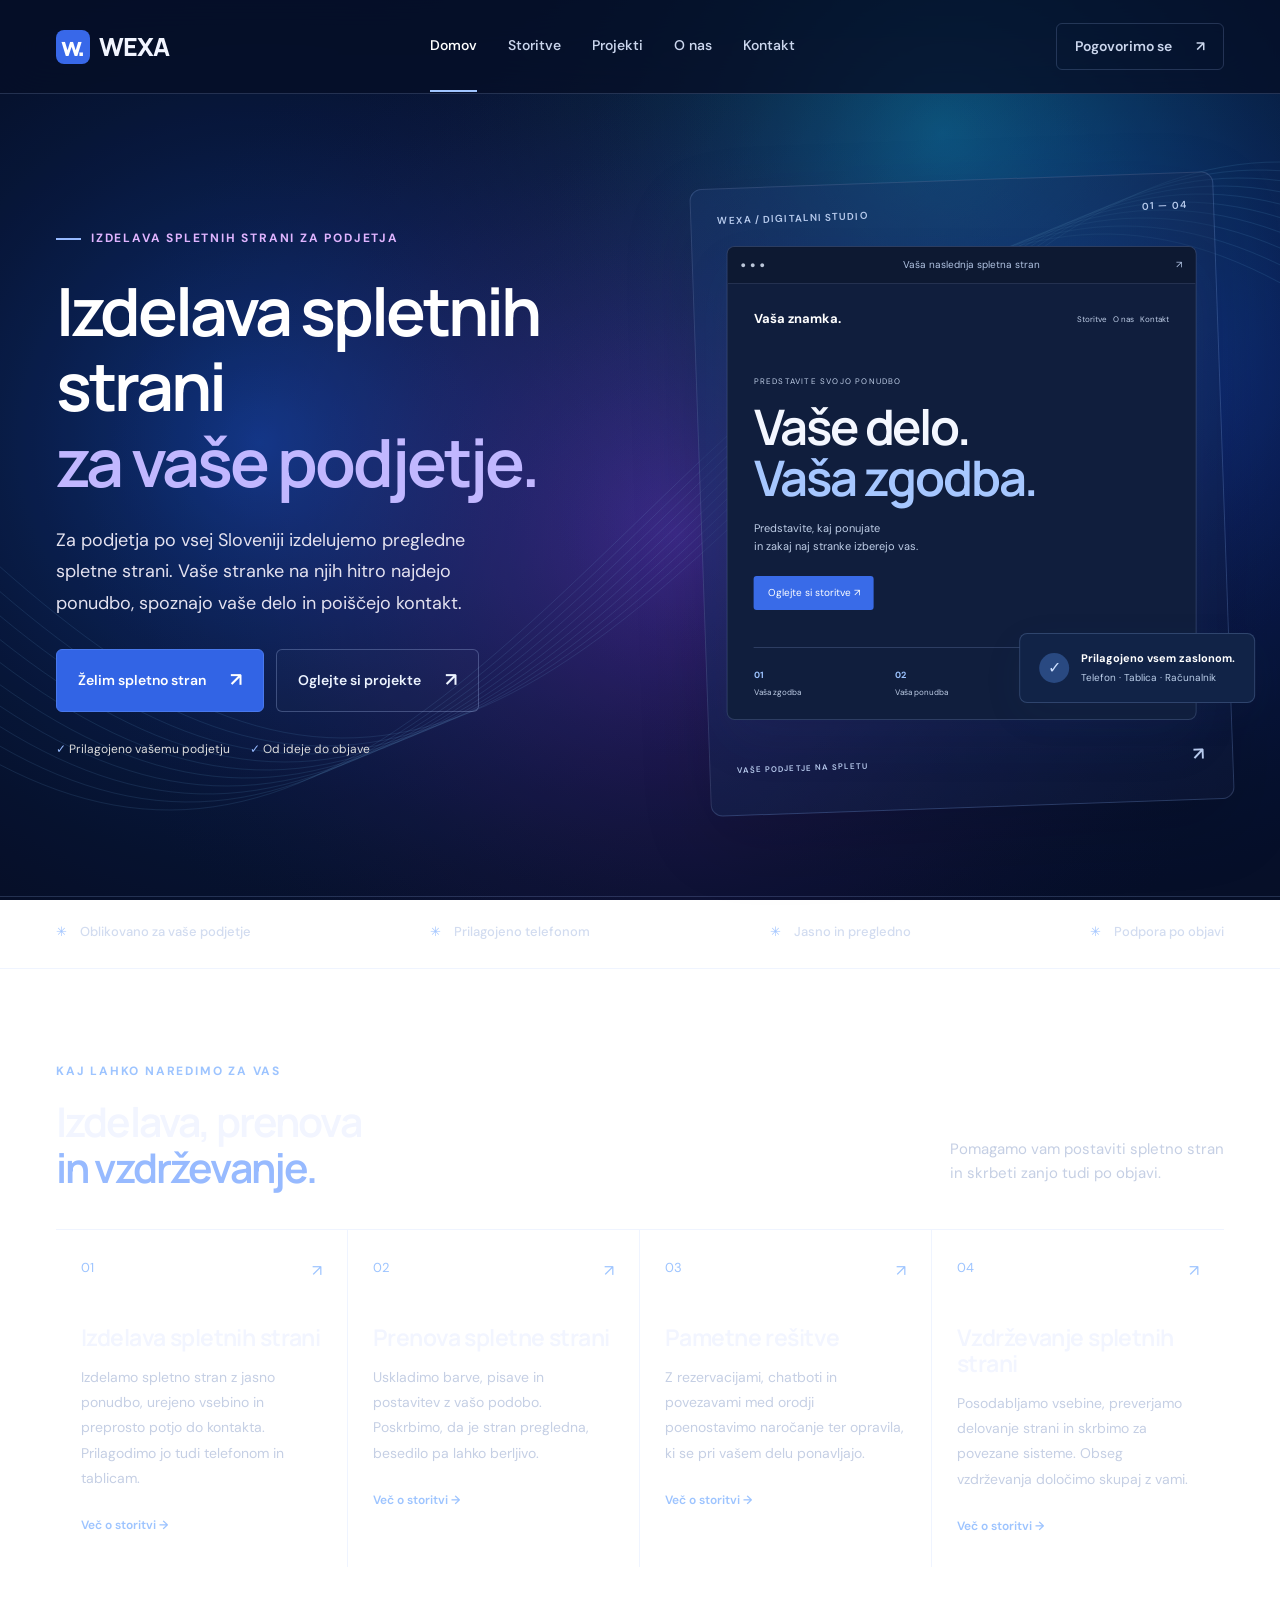
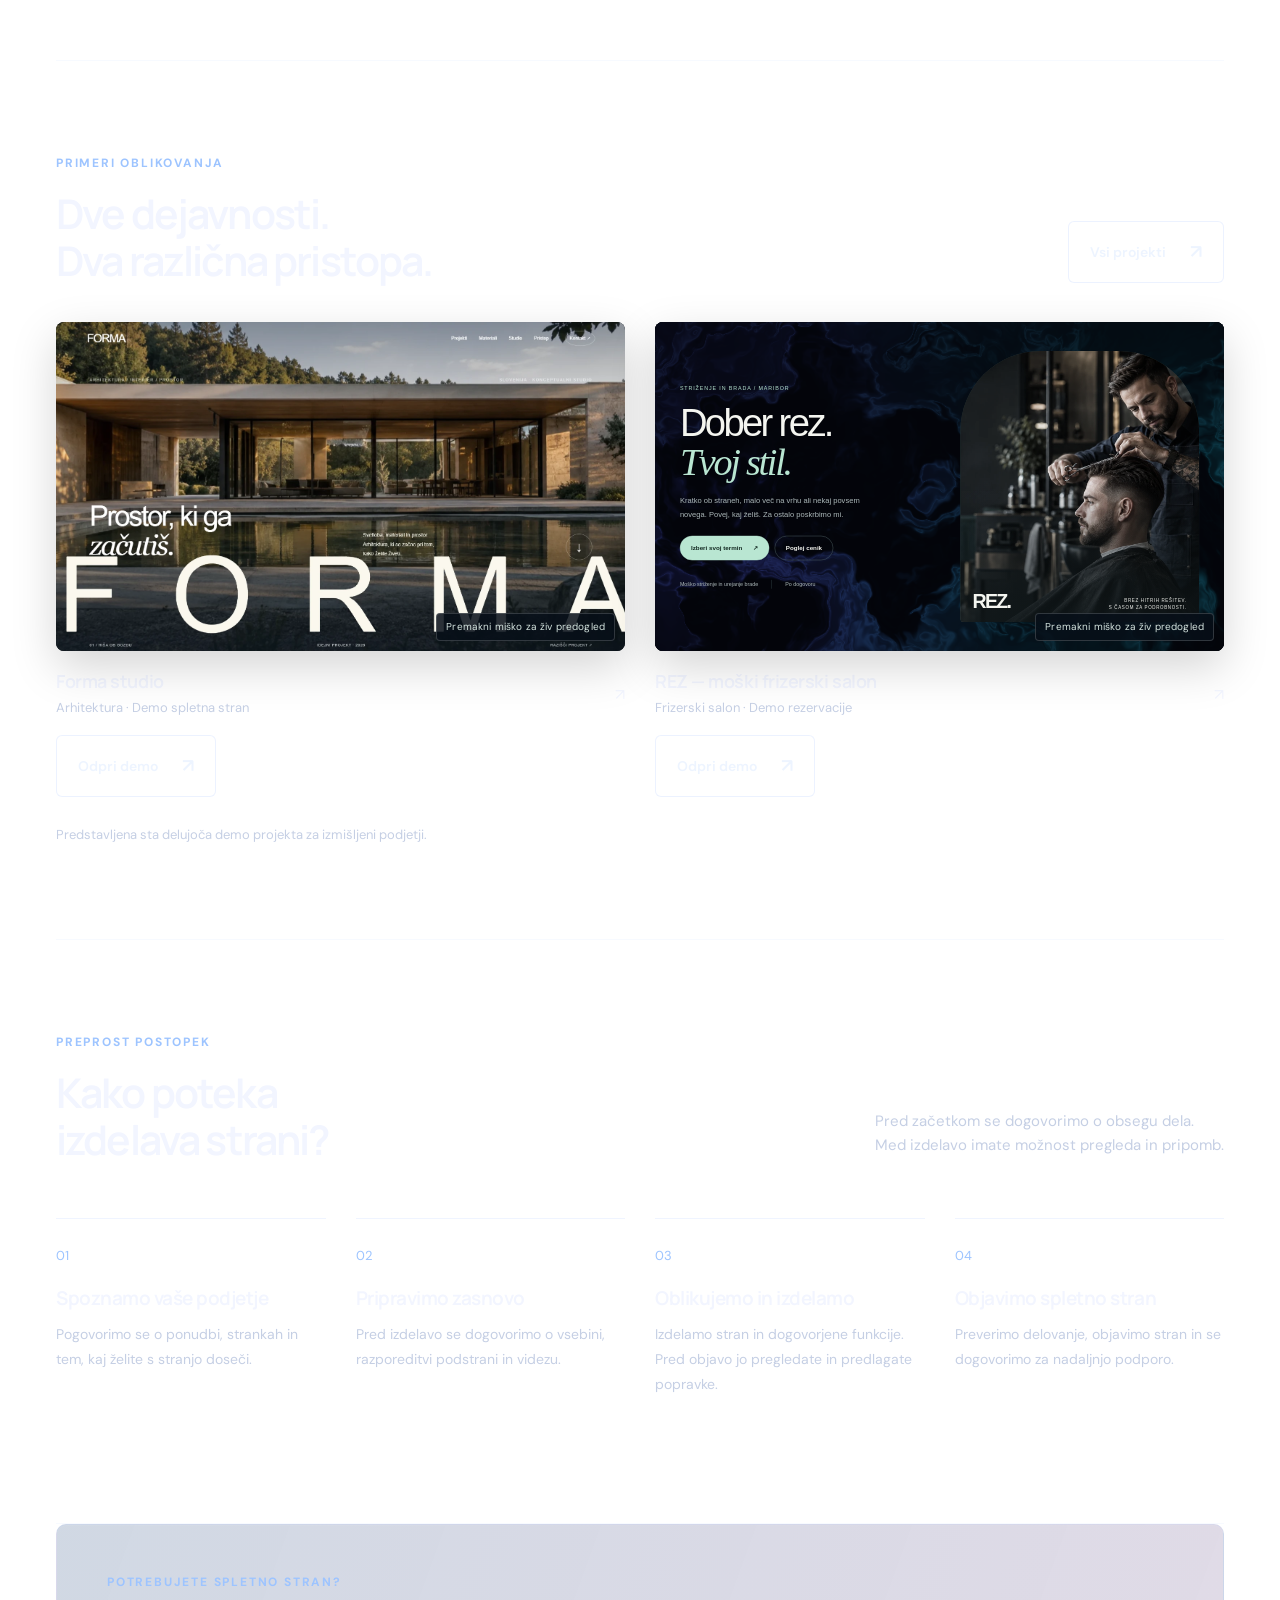
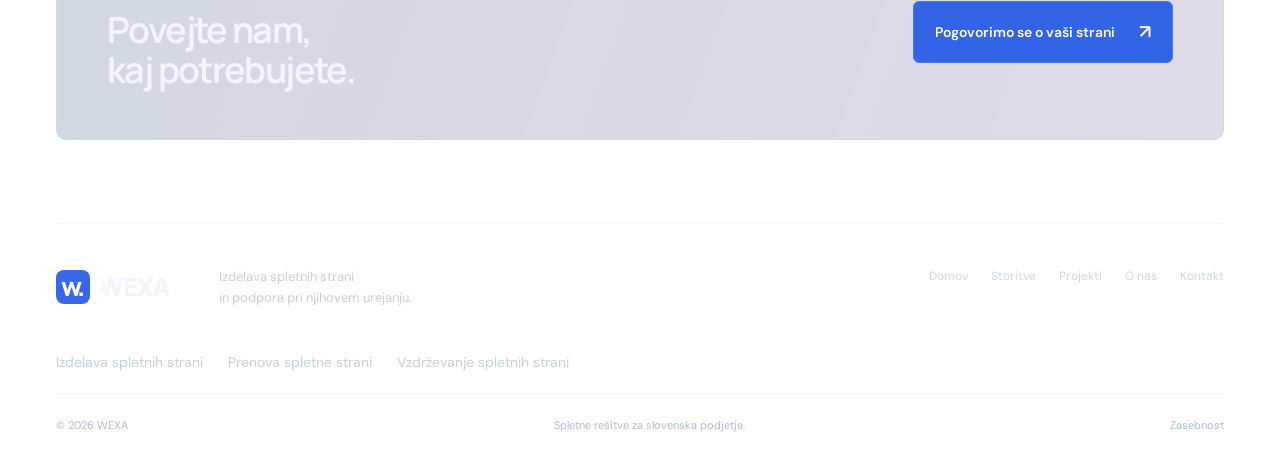
==== commit ed742502: "Add Google Search Console ownership verification" ====
--- a/index.html
+++ b/index.html
@@ -1 +1 @@
-<!doctype html><html lang="sl"><head><meta charset="UTF-8"><meta name="viewport" content="width=device-width,initial-scale=1"><meta name="description" content="WEXA: izdelava, prenova in vzdrževanje spletnih strani za podjetja po Sloveniji. Oglejte si demo projekte in možnosti za svojo spletno stran."><meta name="theme-color" content="#060f27"><title>Izdelava spletnih strani za podjetja | WEXA</title><link rel="icon" href="favicon.svg" type="image/svg+xml"><link rel="stylesheet" href="style.d60e12dde8d9.css"><script src="app.1ae1e589a874.js" defer></script><link rel="canonical" href="https://wexa.si/"><meta name="robots" content="index,follow,max-image-preview:large"><meta property="og:type" content="website"><meta property="og:locale" content="sl_SI"><meta property="og:site_name" content="WEXA"><meta property="og:title" content="Izdelava spletnih strani za podjetja | WEXA"><meta property="og:description" content="WEXA: izdelava, prenova in vzdrževanje spletnih strani za podjetja po Sloveniji. Oglejte si demo projekte in možnosti za svojo spletno stran."><meta property="og:url" content="https://wexa.si/"><meta name="twitter:card" content="summary"><script type="application/ld+json">{"@context": "https://schema.org", "@graph": [{"@type": "Organization", "@id": "https://wexa.si/#organization", "name": "WEXA", "url": "https://wexa.si/", "areaServed": {"@type": "Country", "name": "Slovenija"}}, {"@type": "WebSite", "@id": "https://wexa.si/#website", "url": "https://wexa.si/", "name": "WEXA", "inLanguage": "sl-SI", "publisher": {"@id": "https://wexa.si/#organization"}}, {"@type": "WebPage", "@id": "https://wexa.si/#webpage", "url": "https://wexa.si/", "name": "Izdelava spletnih strani za podjetja | WEXA", "description": "WEXA: izdelava, prenova in vzdrževanje spletnih strani za podjetja po Sloveniji. Oglejte si demo projekte in možnosti za svojo spletno stran.", "inLanguage": "sl-SI", "isPartOf": {"@id": "https://wexa.si/#website"}}]}</script><link rel="preconnect" href="https://fonts.googleapis.com"><link rel="preconnect" href="https://fonts.gstatic.com" crossorigin><link rel="stylesheet" href="https://fonts.googleapis.com/css2?family=DM+Sans:wght@400;450;500;550;600;650;700&amp;family=Manrope:wght@400;500;600;650;700;750;800&amp;display=swap"></head><body><div id="animated-bg" aria-hidden="true"><canvas id="fx"></canvas></div><a class="skip" href="#main">Preskoči na vsebino</a><header class="header"><div class="wrap nav"><a class="logo" href="/" aria-label="WEXA domov"><span class="mark">w.</span>WEXA</a><button class="menu-toggle" aria-expanded="false" aria-controls="navigation" aria-label="Odpri meni">☰</button><nav id="navigation" aria-label="Glavna navigacija"><a href="/" aria-current="page">Domov</a><a href="storitve.html" >Storitve</a><a href="projekti.html" >Projekti</a><a href="o-nas.html" >O nas</a><a href="kontakt.html" >Kontakt</a></nav><a class="nav-cta" href="kontakt.html">Pogovorimo se <span aria-hidden="true">↗</span></a></div></header><main id="main"><section class="hero wrap"><div class="hero-copy"><div class="eyebrow"><span class="line"></span> IZDELAVA SPLETNIH STRANI ZA PODJETJA</div><h1>Izdelava spletnih strani<br><em>za vaše podjetje.</em></h1><p class="lead">Za podjetja po vsej Sloveniji izdelujemo pregledne spletne strani. Vaše stranke na njih hitro najdejo ponudbo, spoznajo vaše delo in poiščejo kontakt.</p><div class="actions"><a class="button " href="kontakt.html">Želim spletno stran <span aria-hidden="true">↗</span></a><a class="button secondary" href="projekti.html">Oglejte si projekte <span aria-hidden="true">↗</span></a></div><div class="hero-note"><span>✓ Prilagojeno vašemu podjetju</span><span>✓ Od ideje do objave</span></div></div><div class="hero-visual"><div class="visual-caption"><span>WEXA / DIGITALNI STUDIO</span><span>01 — 04</span></div><div class="browser-card"><div class="browser-top"><span class="browser-dots">● ● ●</span><span>Vaša naslednja spletna stran</span><span>↗</span></div><div class="browser-body"><div class="sample-nav"><b>Vaša znamka.</b><span>Storitve &nbsp; O nas &nbsp; Kontakt</span></div><div class="sample-kicker">PREDSTAVITE SVOJO PONUDBO</div><h2>Vaše delo.<br><span>Vaša zgodba.</span></h2><p>Predstavite, kaj ponujate<br>in zakaj naj stranke izberejo vas.</p><a href="storitve.html" class="sample-button">Oglejte si storitve ↗</a><div class="sample-bottom"><div><b>01</b><span>Vaša zgodba</span></div><div><b>02</b><span>Vaša ponudba</span></div><div><b>03</b><span>Stopite v stik</span></div></div></div></div><div class="floating-card"><span class="check-icon">✓</span><div><b>Prilagojeno vsem zaslonom.</b><small>Telefon · Tablica · Računalnik</small></div></div><div class="visual-bottom">VAŠE PODJETJE NA SPLETU <span>↗</span></div></div></section><div class="principles"><div class="wrap"><span>Oblikovano za vaše podjetje</span><span>Prilagojeno telefonom</span><span>Jasno in pregledno</span><span>Podpora po objavi</span></div></div><section class="wrap section"><div class="section-heading"><div><div class="eyebrow">KAJ LAHKO NAREDIMO ZA VAS</div><h2>Izdelava, prenova<br><em>in vzdrževanje.</em></h2></div><p>Pomagamo vam postaviti spletno stran<br>in skrbeti zanjo tudi po objavi.</p></div><div class="services-grid"><a class="service-card" href="izdelava-spletnih-strani.html"><div class="card-top"><span class="number">01</span><span aria-hidden="true">↗</span></div><h3>Izdelava spletnih strani</h3><p>Izdelamo spletno stran z jasno ponudbo, urejeno vsebino in preprosto potjo do kontakta. Prilagodimo jo tudi telefonom in tablicam.</p><span class="small-link">Več o storitvi →</span></a><a class="service-card" href="prenova-spletne-strani.html"><div class="card-top"><span class="number">02</span><span aria-hidden="true">↗</span></div><h3>Prenova spletne strani</h3><p>Uskladimo barve, pisave in postavitev z vašo podobo. Poskrbimo, da je stran pregledna, besedilo pa lahko berljivo.</p><span class="small-link">Več o storitvi →</span></a><a class="service-card" href="storitve.html#storitev-03"><div class="card-top"><span class="number">03</span><span aria-hidden="true">↗</span></div><h3>Pametne rešitve</h3><p>Z rezervacijami, chatboti in povezavami med orodji poenostavimo naročanje ter opravila, ki se pri vašem delu ponavljajo.</p><span class="small-link">Več o storitvi →</span></a><a class="service-card" href="vzdrzevanje-spletnih-strani.html"><div class="card-top"><span class="number">04</span><span aria-hidden="true">↗</span></div><h3>Vzdrževanje spletnih strani</h3><p>Posodabljamo vsebine, preverjamo delovanje strani in skrbimo za povezane sisteme. Obseg vzdrževanja določimo skupaj z vami.</p><span class="small-link">Več o storitvi →</span></a></div></section><section class="tinted"><div class="wrap section"><div class="section-heading"><div><div class="eyebrow">PRIMERI OBLIKOVANJA</div><h2>Dve dejavnosti.<br>Dva različna pristopa.</h2></div><a class="button secondary" href="projekti.html">Vsi projekti <span aria-hidden="true">↗</span></a></div><div class="project-grid"><a class="project" href="demo/forma/"><div class="project-art forma live-preview"><img class="preview-poster" src="demo/forma/preview.webp" alt="FORMA — Prostor, ki ga začutiš" width="1899" height="907" loading="lazy"><iframe src="demo/forma/?preview=1" title="Predogled studia FORMA" loading="lazy" tabindex="-1" aria-hidden="true" scrolling="no"></iframe><span class="preview-hint" aria-hidden="true">Premakni miško za živ predogled</span></div><div class="project-label"><div><h3>Forma studio</h3><p>Arhitektura · Demo spletna stran</p></div><span>↗</span></div><span class="button secondary" style="margin-top:16px">Odpri demo <span aria-hidden="true">↗</span></span></a><a class="project" href="demo/barber/"><div class="project-art barber live-preview"><iframe src="demo/barber/?preview=1&v=962205fb" title="Predogled salona REZ" loading="lazy" tabindex="-1" aria-hidden="true" scrolling="no"></iframe><span class="preview-hint" aria-hidden="true">Premakni miško za živ predogled</span></div><div class="project-label"><div><h3>REZ — moški frizerski salon</h3><p>Frizerski salon · Demo rezervacije</p></div><span>↗</span></div><span class="button secondary" style="margin-top:16px">Odpri demo <span aria-hidden="true">↗</span></span></a></div><p class="muted project-disclaimer">Predstavljena sta delujoča demo projekta za izmišljeni podjetji.</p></div></section><section class="wrap section"><div class="section-heading"><div><div class="eyebrow">PREPROST POSTOPEK</div><h2>Kako poteka<br>izdelava strani?</h2></div><p>Pred začetkom se dogovorimo o obsegu dela.<br>Med izdelavo imate možnost pregleda in pripomb.</p></div><div class="steps"><div><span>01</span><h3>Spoznamo vaše podjetje</h3><p>Pogovorimo se o ponudbi, strankah in tem, kaj želite s stranjo doseči.</p></div><div><span>02</span><h3>Pripravimo zasnovo</h3><p>Pred izdelavo se dogovorimo o vsebini, razporeditvi podstrani in videzu.</p></div><div><span>03</span><h3>Oblikujemo in izdelamo</h3><p>Izdelamo stran in dogovorjene funkcije. Pred objavo jo pregledate in predlagate popravke.</p></div><div><span>04</span><h3>Objavimo spletno stran</h3><p>Preverimo delovanje, objavimo stran in se dogovorimo za nadaljnjo podporo.</p></div></div></section><section class="wrap cta"><div><div class="eyebrow">POTREBUJETE SPLETNO STRAN?</div><h2>Povejte nam,<br>kaj potrebujete.</h2></div><a class="button " href="kontakt.html">Pogovorimo se o vaši strani <span aria-hidden="true">↗</span></a></section></main><footer class="wrap"><div class="footer-top"><a class="logo" href="/"><span class="mark">w.</span>WEXA</a><p>Izdelava spletnih strani<br>in podpora pri njihovem urejanju.</p><div class="footer-nav"><a href="/" aria-current="page">Domov</a><a href="storitve.html" >Storitve</a><a href="projekti.html" >Projekti</a><a href="o-nas.html" >O nas</a><a href="kontakt.html" >Kontakt</a></div></div><nav class="footer-services" aria-label="Storitve WEXA"><a href="izdelava-spletnih-strani.html">Izdelava spletnih strani</a><a href="prenova-spletne-strani.html">Prenova spletne strani</a><a href="vzdrzevanje-spletnih-strani.html">Vzdrževanje spletnih strani</a></nav><div class="footer-bottom"><span>© 2026 WEXA</span><span>Spletne rešitve za slovenska podjetja.</span><a href="zasebnost.html">Zasebnost</a></div></footer></body></html>+<!doctype html><html lang="sl"><head><meta charset="UTF-8"><meta name="viewport" content="width=device-width,initial-scale=1"><meta name="description" content="WEXA: izdelava, prenova in vzdrževanje spletnih strani za podjetja po Sloveniji. Oglejte si demo projekte in možnosti za svojo spletno stran."><meta name="theme-color" content="#060f27"><title>Izdelava spletnih strani za podjetja | WEXA</title><link rel="icon" href="favicon.svg" type="image/svg+xml"><link rel="stylesheet" href="style.d60e12dde8d9.css"><script src="app.1ae1e589a874.js" defer></script><link rel="canonical" href="https://wexa.si/"><meta name="robots" content="index,follow,max-image-preview:large"><meta property="og:type" content="website"><meta property="og:locale" content="sl_SI"><meta property="og:site_name" content="WEXA"><meta property="og:title" content="Izdelava spletnih strani za podjetja | WEXA"><meta property="og:description" content="WEXA: izdelava, prenova in vzdrževanje spletnih strani za podjetja po Sloveniji. Oglejte si demo projekte in možnosti za svojo spletno stran."><meta property="og:url" content="https://wexa.si/"><meta name="twitter:card" content="summary"><script type="application/ld+json">{"@context": "https://schema.org", "@graph": [{"@type": "Organization", "@id": "https://wexa.si/#organization", "name": "WEXA", "url": "https://wexa.si/", "areaServed": {"@type": "Country", "name": "Slovenija"}}, {"@type": "WebSite", "@id": "https://wexa.si/#website", "url": "https://wexa.si/", "name": "WEXA", "inLanguage": "sl-SI", "publisher": {"@id": "https://wexa.si/#organization"}}, {"@type": "WebPage", "@id": "https://wexa.si/#webpage", "url": "https://wexa.si/", "name": "Izdelava spletnih strani za podjetja | WEXA", "description": "WEXA: izdelava, prenova in vzdrževanje spletnih strani za podjetja po Sloveniji. Oglejte si demo projekte in možnosti za svojo spletno stran.", "inLanguage": "sl-SI", "isPartOf": {"@id": "https://wexa.si/#website"}}]}</script><link rel="preconnect" href="https://fonts.googleapis.com"><link rel="preconnect" href="https://fonts.gstatic.com" crossorigin><link rel="stylesheet" href="https://fonts.googleapis.com/css2?family=DM+Sans:wght@400;450;500;550;600;650;700&amp;family=Manrope:wght@400;500;600;650;700;750;800&amp;display=swap"><meta name="google-site-verification" content="naSLX2nTL5vbRntQty1R-yCF52LMogaSLiCDQNwmCBw" /></head><body><div id="animated-bg" aria-hidden="true"><canvas id="fx"></canvas></div><a class="skip" href="#main">Preskoči na vsebino</a><header class="header"><div class="wrap nav"><a class="logo" href="/" aria-label="WEXA domov"><span class="mark">w.</span>WEXA</a><button class="menu-toggle" aria-expanded="false" aria-controls="navigation" aria-label="Odpri meni">☰</button><nav id="navigation" aria-label="Glavna navigacija"><a href="/" aria-current="page">Domov</a><a href="storitve.html" >Storitve</a><a href="projekti.html" >Projekti</a><a href="o-nas.html" >O nas</a><a href="kontakt.html" >Kontakt</a></nav><a class="nav-cta" href="kontakt.html">Pogovorimo se <span aria-hidden="true">↗</span></a></div></header><main id="main"><section class="hero wrap"><div class="hero-copy"><div class="eyebrow"><span class="line"></span> IZDELAVA SPLETNIH STRANI ZA PODJETJA</div><h1>Izdelava spletnih strani<br><em>za vaše podjetje.</em></h1><p class="lead">Za podjetja po vsej Sloveniji izdelujemo pregledne spletne strani. Vaše stranke na njih hitro najdejo ponudbo, spoznajo vaše delo in poiščejo kontakt.</p><div class="actions"><a class="button " href="kontakt.html">Želim spletno stran <span aria-hidden="true">↗</span></a><a class="button secondary" href="projekti.html">Oglejte si projekte <span aria-hidden="true">↗</span></a></div><div class="hero-note"><span>✓ Prilagojeno vašemu podjetju</span><span>✓ Od ideje do objave</span></div></div><div class="hero-visual"><div class="visual-caption"><span>WEXA / DIGITALNI STUDIO</span><span>01 — 04</span></div><div class="browser-card"><div class="browser-top"><span class="browser-dots">● ● ●</span><span>Vaša naslednja spletna stran</span><span>↗</span></div><div class="browser-body"><div class="sample-nav"><b>Vaša znamka.</b><span>Storitve &nbsp; O nas &nbsp; Kontakt</span></div><div class="sample-kicker">PREDSTAVITE SVOJO PONUDBO</div><h2>Vaše delo.<br><span>Vaša zgodba.</span></h2><p>Predstavite, kaj ponujate<br>in zakaj naj stranke izberejo vas.</p><a href="storitve.html" class="sample-button">Oglejte si storitve ↗</a><div class="sample-bottom"><div><b>01</b><span>Vaša zgodba</span></div><div><b>02</b><span>Vaša ponudba</span></div><div><b>03</b><span>Stopite v stik</span></div></div></div></div><div class="floating-card"><span class="check-icon">✓</span><div><b>Prilagojeno vsem zaslonom.</b><small>Telefon · Tablica · Računalnik</small></div></div><div class="visual-bottom">VAŠE PODJETJE NA SPLETU <span>↗</span></div></div></section><div class="principles"><div class="wrap"><span>Oblikovano za vaše podjetje</span><span>Prilagojeno telefonom</span><span>Jasno in pregledno</span><span>Podpora po objavi</span></div></div><section class="wrap section"><div class="section-heading"><div><div class="eyebrow">KAJ LAHKO NAREDIMO ZA VAS</div><h2>Izdelava, prenova<br><em>in vzdrževanje.</em></h2></div><p>Pomagamo vam postaviti spletno stran<br>in skrbeti zanjo tudi po objavi.</p></div><div class="services-grid"><a class="service-card" href="izdelava-spletnih-strani.html"><div class="card-top"><span class="number">01</span><span aria-hidden="true">↗</span></div><h3>Izdelava spletnih strani</h3><p>Izdelamo spletno stran z jasno ponudbo, urejeno vsebino in preprosto potjo do kontakta. Prilagodimo jo tudi telefonom in tablicam.</p><span class="small-link">Več o storitvi →</span></a><a class="service-card" href="prenova-spletne-strani.html"><div class="card-top"><span class="number">02</span><span aria-hidden="true">↗</span></div><h3>Prenova spletne strani</h3><p>Uskladimo barve, pisave in postavitev z vašo podobo. Poskrbimo, da je stran pregledna, besedilo pa lahko berljivo.</p><span class="small-link">Več o storitvi →</span></a><a class="service-card" href="storitve.html#storitev-03"><div class="card-top"><span class="number">03</span><span aria-hidden="true">↗</span></div><h3>Pametne rešitve</h3><p>Z rezervacijami, chatboti in povezavami med orodji poenostavimo naročanje ter opravila, ki se pri vašem delu ponavljajo.</p><span class="small-link">Več o storitvi →</span></a><a class="service-card" href="vzdrzevanje-spletnih-strani.html"><div class="card-top"><span class="number">04</span><span aria-hidden="true">↗</span></div><h3>Vzdrževanje spletnih strani</h3><p>Posodabljamo vsebine, preverjamo delovanje strani in skrbimo za povezane sisteme. Obseg vzdrževanja določimo skupaj z vami.</p><span class="small-link">Več o storitvi →</span></a></div></section><section class="tinted"><div class="wrap section"><div class="section-heading"><div><div class="eyebrow">PRIMERI OBLIKOVANJA</div><h2>Dve dejavnosti.<br>Dva različna pristopa.</h2></div><a class="button secondary" href="projekti.html">Vsi projekti <span aria-hidden="true">↗</span></a></div><div class="project-grid"><a class="project" href="demo/forma/"><div class="project-art forma live-preview"><img class="preview-poster" src="demo/forma/preview.webp" alt="FORMA — Prostor, ki ga začutiš" width="1899" height="907" loading="lazy"><iframe src="demo/forma/?preview=1" title="Predogled studia FORMA" loading="lazy" tabindex="-1" aria-hidden="true" scrolling="no"></iframe><span class="preview-hint" aria-hidden="true">Premakni miško za živ predogled</span></div><div class="project-label"><div><h3>Forma studio</h3><p>Arhitektura · Demo spletna stran</p></div><span>↗</span></div><span class="button secondary" style="margin-top:16px">Odpri demo <span aria-hidden="true">↗</span></span></a><a class="project" href="demo/barber/"><div class="project-art barber live-preview"><iframe src="demo/barber/?preview=1&v=962205fb" title="Predogled salona REZ" loading="lazy" tabindex="-1" aria-hidden="true" scrolling="no"></iframe><span class="preview-hint" aria-hidden="true">Premakni miško za živ predogled</span></div><div class="project-label"><div><h3>REZ — moški frizerski salon</h3><p>Frizerski salon · Demo rezervacije</p></div><span>↗</span></div><span class="button secondary" style="margin-top:16px">Odpri demo <span aria-hidden="true">↗</span></span></a></div><p class="muted project-disclaimer">Predstavljena sta delujoča demo projekta za izmišljeni podjetji.</p></div></section><section class="wrap section"><div class="section-heading"><div><div class="eyebrow">PREPROST POSTOPEK</div><h2>Kako poteka<br>izdelava strani?</h2></div><p>Pred začetkom se dogovorimo o obsegu dela.<br>Med izdelavo imate možnost pregleda in pripomb.</p></div><div class="steps"><div><span>01</span><h3>Spoznamo vaše podjetje</h3><p>Pogovorimo se o ponudbi, strankah in tem, kaj želite s stranjo doseči.</p></div><div><span>02</span><h3>Pripravimo zasnovo</h3><p>Pred izdelavo se dogovorimo o vsebini, razporeditvi podstrani in videzu.</p></div><div><span>03</span><h3>Oblikujemo in izdelamo</h3><p>Izdelamo stran in dogovorjene funkcije. Pred objavo jo pregledate in predlagate popravke.</p></div><div><span>04</span><h3>Objavimo spletno stran</h3><p>Preverimo delovanje, objavimo stran in se dogovorimo za nadaljnjo podporo.</p></div></div></section><section class="wrap cta"><div><div class="eyebrow">POTREBUJETE SPLETNO STRAN?</div><h2>Povejte nam,<br>kaj potrebujete.</h2></div><a class="button " href="kontakt.html">Pogovorimo se o vaši strani <span aria-hidden="true">↗</span></a></section></main><footer class="wrap"><div class="footer-top"><a class="logo" href="/"><span class="mark">w.</span>WEXA</a><p>Izdelava spletnih strani<br>in podpora pri njihovem urejanju.</p><div class="footer-nav"><a href="/" aria-current="page">Domov</a><a href="storitve.html" >Storitve</a><a href="projekti.html" >Projekti</a><a href="o-nas.html" >O nas</a><a href="kontakt.html" >Kontakt</a></div></div><nav class="footer-services" aria-label="Storitve WEXA"><a href="izdelava-spletnih-strani.html">Izdelava spletnih strani</a><a href="prenova-spletne-strani.html">Prenova spletne strani</a><a href="vzdrzevanje-spletnih-strani.html">Vzdrževanje spletnih strani</a></nav><div class="footer-bottom"><span>© 2026 WEXA</span><span>Spletne rešitve za slovenska podjetja.</span><a href="zasebnost.html">Zasebnost</a></div></footer></body></html>
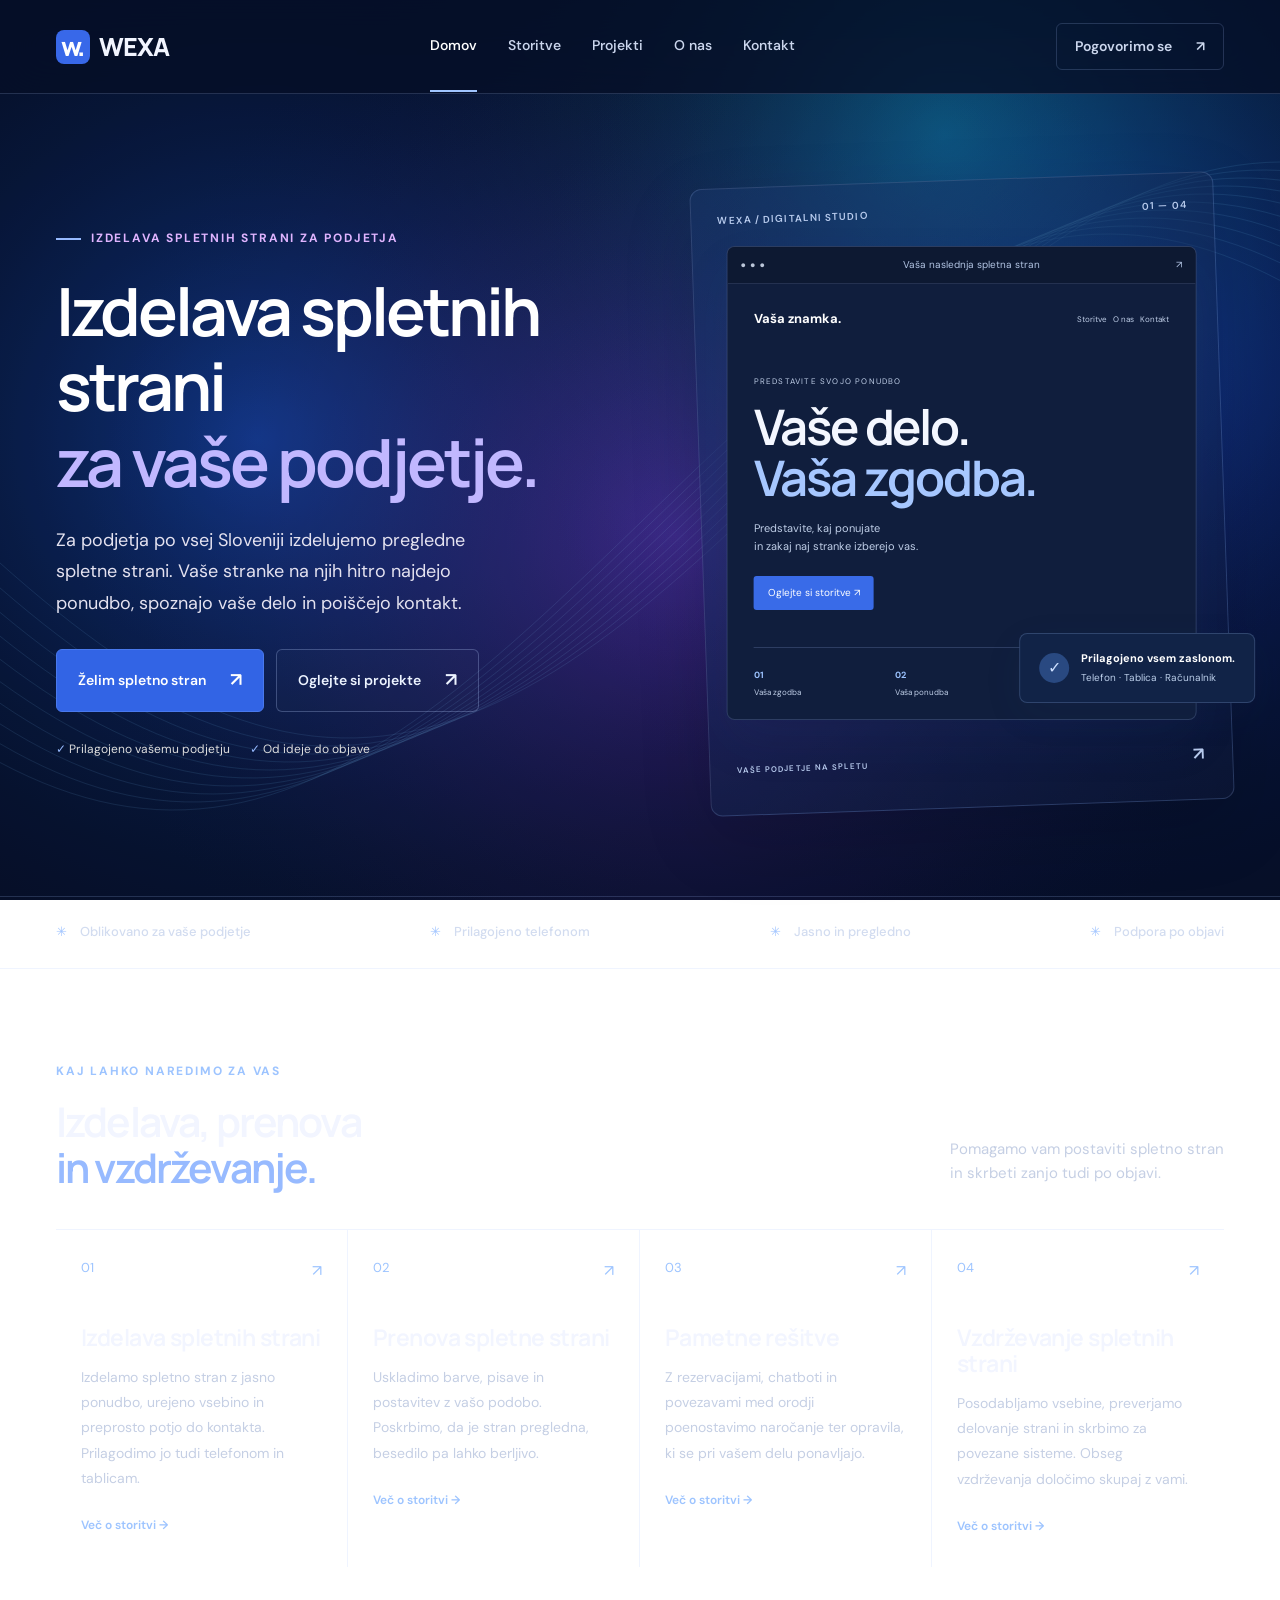
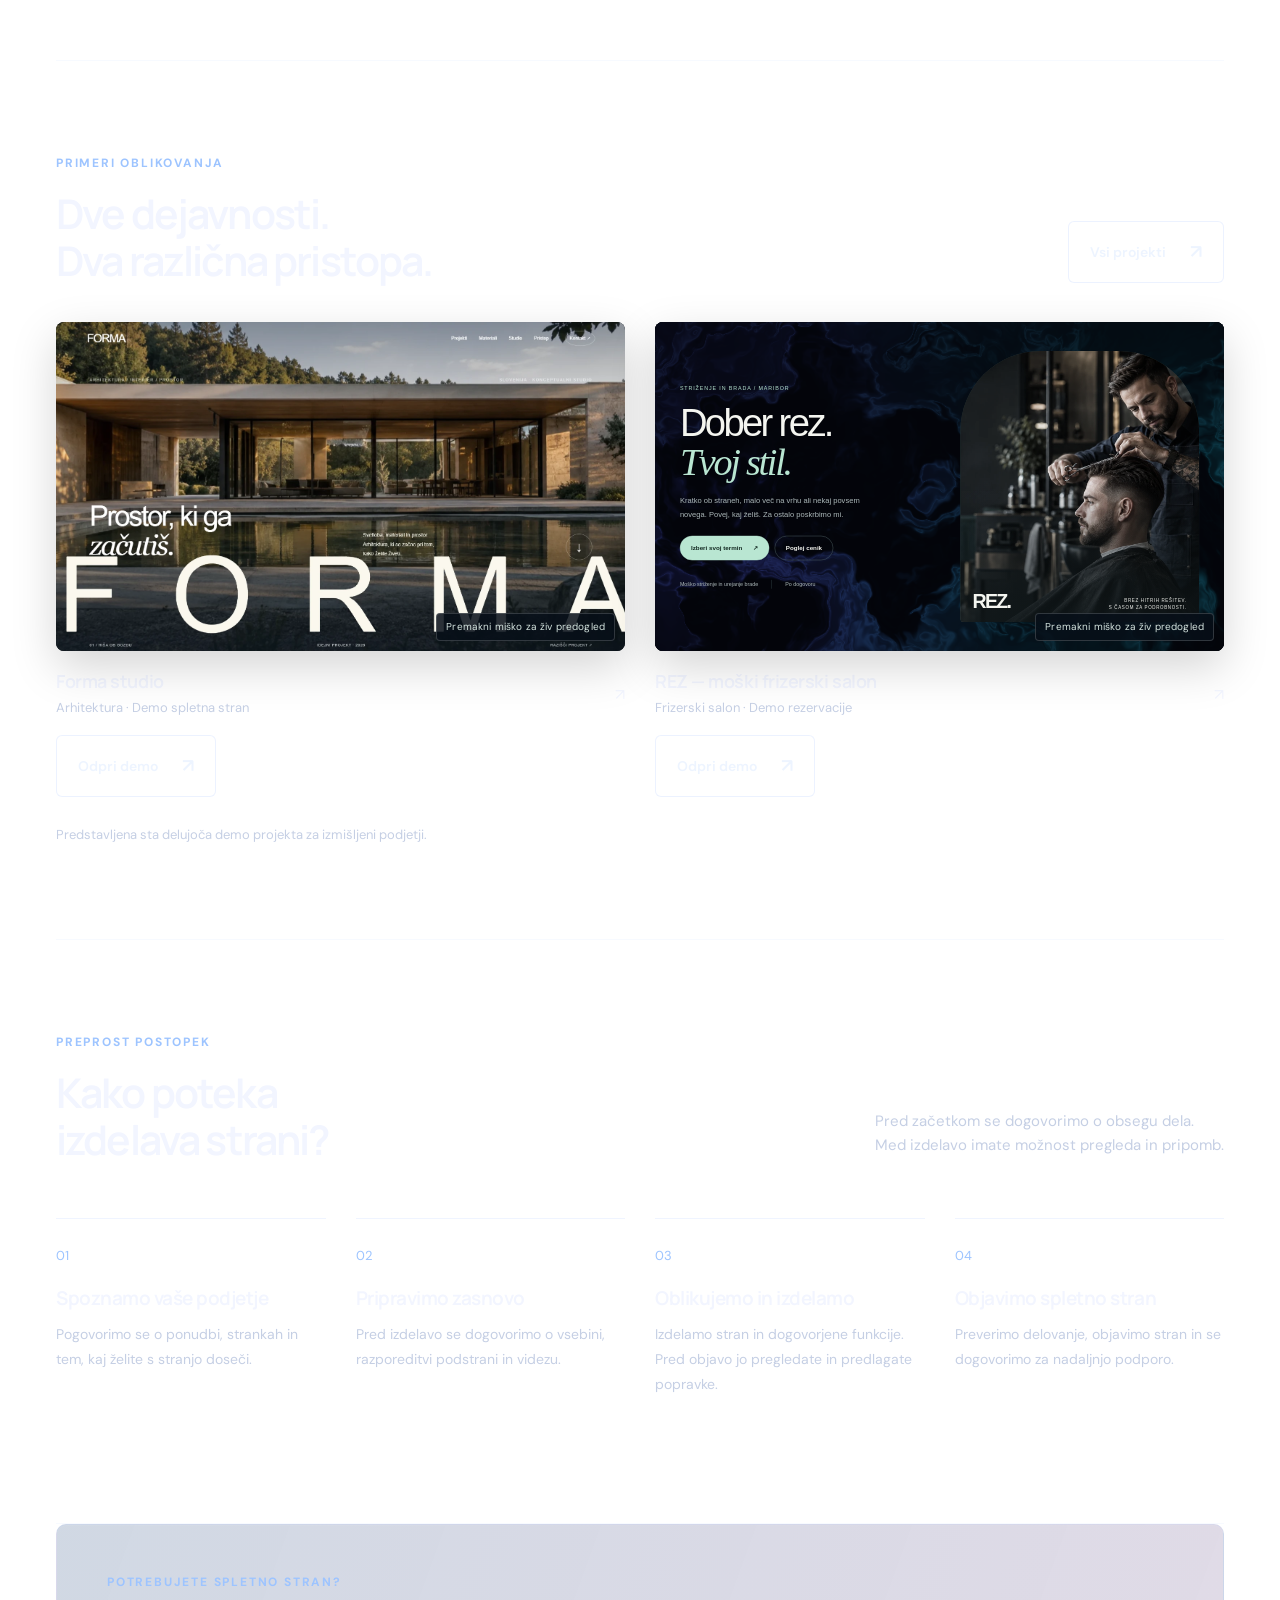
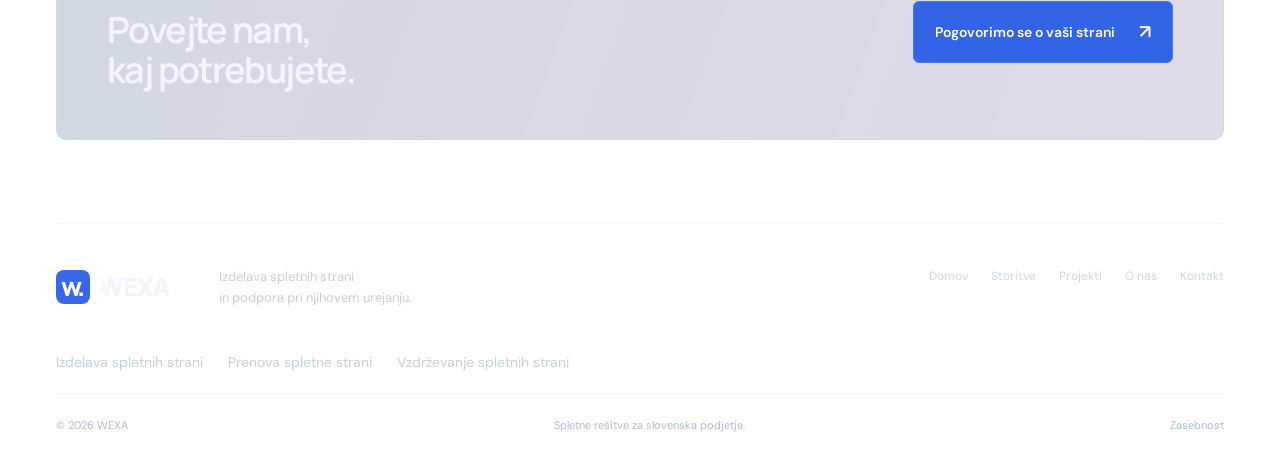
==== commit a7c84003: "Use clean page URLs with permanent HTML redirects and updated SEO links" ====
--- a/index.html
+++ b/index.html
@@ -1 +1 @@
-<!doctype html><html lang="sl"><head><meta charset="UTF-8"><meta name="viewport" content="width=device-width,initial-scale=1"><meta name="description" content="WEXA: izdelava, prenova in vzdrževanje spletnih strani za podjetja po Sloveniji. Oglejte si demo projekte in možnosti za svojo spletno stran."><meta name="theme-color" content="#060f27"><title>Izdelava spletnih strani za podjetja | WEXA</title><link rel="icon" href="favicon.svg" type="image/svg+xml"><link rel="stylesheet" href="style.d60e12dde8d9.css"><script src="app.1ae1e589a874.js" defer></script><link rel="canonical" href="https://wexa.si/"><meta name="robots" content="index,follow,max-image-preview:large"><meta property="og:type" content="website"><meta property="og:locale" content="sl_SI"><meta property="og:site_name" content="WEXA"><meta property="og:title" content="Izdelava spletnih strani za podjetja | WEXA"><meta property="og:description" content="WEXA: izdelava, prenova in vzdrževanje spletnih strani za podjetja po Sloveniji. Oglejte si demo projekte in možnosti za svojo spletno stran."><meta property="og:url" content="https://wexa.si/"><meta name="twitter:card" content="summary"><script type="application/ld+json">{"@context": "https://schema.org", "@graph": [{"@type": "Organization", "@id": "https://wexa.si/#organization", "name": "WEXA", "url": "https://wexa.si/", "areaServed": {"@type": "Country", "name": "Slovenija"}}, {"@type": "WebSite", "@id": "https://wexa.si/#website", "url": "https://wexa.si/", "name": "WEXA", "inLanguage": "sl-SI", "publisher": {"@id": "https://wexa.si/#organization"}}, {"@type": "WebPage", "@id": "https://wexa.si/#webpage", "url": "https://wexa.si/", "name": "Izdelava spletnih strani za podjetja | WEXA", "description": "WEXA: izdelava, prenova in vzdrževanje spletnih strani za podjetja po Sloveniji. Oglejte si demo projekte in možnosti za svojo spletno stran.", "inLanguage": "sl-SI", "isPartOf": {"@id": "https://wexa.si/#website"}}]}</script><link rel="preconnect" href="https://fonts.googleapis.com"><link rel="preconnect" href="https://fonts.gstatic.com" crossorigin><link rel="stylesheet" href="https://fonts.googleapis.com/css2?family=DM+Sans:wght@400;450;500;550;600;650;700&amp;family=Manrope:wght@400;500;600;650;700;750;800&amp;display=swap"><meta name="google-site-verification" content="naSLX2nTL5vbRntQty1R-yCF52LMogaSLiCDQNwmCBw" /></head><body><div id="animated-bg" aria-hidden="true"><canvas id="fx"></canvas></div><a class="skip" href="#main">Preskoči na vsebino</a><header class="header"><div class="wrap nav"><a class="logo" href="/" aria-label="WEXA domov"><span class="mark">w.</span>WEXA</a><button class="menu-toggle" aria-expanded="false" aria-controls="navigation" aria-label="Odpri meni">☰</button><nav id="navigation" aria-label="Glavna navigacija"><a href="/" aria-current="page">Domov</a><a href="storitve.html" >Storitve</a><a href="projekti.html" >Projekti</a><a href="o-nas.html" >O nas</a><a href="kontakt.html" >Kontakt</a></nav><a class="nav-cta" href="kontakt.html">Pogovorimo se <span aria-hidden="true">↗</span></a></div></header><main id="main"><section class="hero wrap"><div class="hero-copy"><div class="eyebrow"><span class="line"></span> IZDELAVA SPLETNIH STRANI ZA PODJETJA</div><h1>Izdelava spletnih strani<br><em>za vaše podjetje.</em></h1><p class="lead">Za podjetja po vsej Sloveniji izdelujemo pregledne spletne strani. Vaše stranke na njih hitro najdejo ponudbo, spoznajo vaše delo in poiščejo kontakt.</p><div class="actions"><a class="button " href="kontakt.html">Želim spletno stran <span aria-hidden="true">↗</span></a><a class="button secondary" href="projekti.html">Oglejte si projekte <span aria-hidden="true">↗</span></a></div><div class="hero-note"><span>✓ Prilagojeno vašemu podjetju</span><span>✓ Od ideje do objave</span></div></div><div class="hero-visual"><div class="visual-caption"><span>WEXA / DIGITALNI STUDIO</span><span>01 — 04</span></div><div class="browser-card"><div class="browser-top"><span class="browser-dots">● ● ●</span><span>Vaša naslednja spletna stran</span><span>↗</span></div><div class="browser-body"><div class="sample-nav"><b>Vaša znamka.</b><span>Storitve &nbsp; O nas &nbsp; Kontakt</span></div><div class="sample-kicker">PREDSTAVITE SVOJO PONUDBO</div><h2>Vaše delo.<br><span>Vaša zgodba.</span></h2><p>Predstavite, kaj ponujate<br>in zakaj naj stranke izberejo vas.</p><a href="storitve.html" class="sample-button">Oglejte si storitve ↗</a><div class="sample-bottom"><div><b>01</b><span>Vaša zgodba</span></div><div><b>02</b><span>Vaša ponudba</span></div><div><b>03</b><span>Stopite v stik</span></div></div></div></div><div class="floating-card"><span class="check-icon">✓</span><div><b>Prilagojeno vsem zaslonom.</b><small>Telefon · Tablica · Računalnik</small></div></div><div class="visual-bottom">VAŠE PODJETJE NA SPLETU <span>↗</span></div></div></section><div class="principles"><div class="wrap"><span>Oblikovano za vaše podjetje</span><span>Prilagojeno telefonom</span><span>Jasno in pregledno</span><span>Podpora po objavi</span></div></div><section class="wrap section"><div class="section-heading"><div><div class="eyebrow">KAJ LAHKO NAREDIMO ZA VAS</div><h2>Izdelava, prenova<br><em>in vzdrževanje.</em></h2></div><p>Pomagamo vam postaviti spletno stran<br>in skrbeti zanjo tudi po objavi.</p></div><div class="services-grid"><a class="service-card" href="izdelava-spletnih-strani.html"><div class="card-top"><span class="number">01</span><span aria-hidden="true">↗</span></div><h3>Izdelava spletnih strani</h3><p>Izdelamo spletno stran z jasno ponudbo, urejeno vsebino in preprosto potjo do kontakta. Prilagodimo jo tudi telefonom in tablicam.</p><span class="small-link">Več o storitvi →</span></a><a class="service-card" href="prenova-spletne-strani.html"><div class="card-top"><span class="number">02</span><span aria-hidden="true">↗</span></div><h3>Prenova spletne strani</h3><p>Uskladimo barve, pisave in postavitev z vašo podobo. Poskrbimo, da je stran pregledna, besedilo pa lahko berljivo.</p><span class="small-link">Več o storitvi →</span></a><a class="service-card" href="storitve.html#storitev-03"><div class="card-top"><span class="number">03</span><span aria-hidden="true">↗</span></div><h3>Pametne rešitve</h3><p>Z rezervacijami, chatboti in povezavami med orodji poenostavimo naročanje ter opravila, ki se pri vašem delu ponavljajo.</p><span class="small-link">Več o storitvi →</span></a><a class="service-card" href="vzdrzevanje-spletnih-strani.html"><div class="card-top"><span class="number">04</span><span aria-hidden="true">↗</span></div><h3>Vzdrževanje spletnih strani</h3><p>Posodabljamo vsebine, preverjamo delovanje strani in skrbimo za povezane sisteme. Obseg vzdrževanja določimo skupaj z vami.</p><span class="small-link">Več o storitvi →</span></a></div></section><section class="tinted"><div class="wrap section"><div class="section-heading"><div><div class="eyebrow">PRIMERI OBLIKOVANJA</div><h2>Dve dejavnosti.<br>Dva različna pristopa.</h2></div><a class="button secondary" href="projekti.html">Vsi projekti <span aria-hidden="true">↗</span></a></div><div class="project-grid"><a class="project" href="demo/forma/"><div class="project-art forma live-preview"><img class="preview-poster" src="demo/forma/preview.webp" alt="FORMA — Prostor, ki ga začutiš" width="1899" height="907" loading="lazy"><iframe src="demo/forma/?preview=1" title="Predogled studia FORMA" loading="lazy" tabindex="-1" aria-hidden="true" scrolling="no"></iframe><span class="preview-hint" aria-hidden="true">Premakni miško za živ predogled</span></div><div class="project-label"><div><h3>Forma studio</h3><p>Arhitektura · Demo spletna stran</p></div><span>↗</span></div><span class="button secondary" style="margin-top:16px">Odpri demo <span aria-hidden="true">↗</span></span></a><a class="project" href="demo/barber/"><div class="project-art barber live-preview"><iframe src="demo/barber/?preview=1&v=962205fb" title="Predogled salona REZ" loading="lazy" tabindex="-1" aria-hidden="true" scrolling="no"></iframe><span class="preview-hint" aria-hidden="true">Premakni miško za živ predogled</span></div><div class="project-label"><div><h3>REZ — moški frizerski salon</h3><p>Frizerski salon · Demo rezervacije</p></div><span>↗</span></div><span class="button secondary" style="margin-top:16px">Odpri demo <span aria-hidden="true">↗</span></span></a></div><p class="muted project-disclaimer">Predstavljena sta delujoča demo projekta za izmišljeni podjetji.</p></div></section><section class="wrap section"><div class="section-heading"><div><div class="eyebrow">PREPROST POSTOPEK</div><h2>Kako poteka<br>izdelava strani?</h2></div><p>Pred začetkom se dogovorimo o obsegu dela.<br>Med izdelavo imate možnost pregleda in pripomb.</p></div><div class="steps"><div><span>01</span><h3>Spoznamo vaše podjetje</h3><p>Pogovorimo se o ponudbi, strankah in tem, kaj želite s stranjo doseči.</p></div><div><span>02</span><h3>Pripravimo zasnovo</h3><p>Pred izdelavo se dogovorimo o vsebini, razporeditvi podstrani in videzu.</p></div><div><span>03</span><h3>Oblikujemo in izdelamo</h3><p>Izdelamo stran in dogovorjene funkcije. Pred objavo jo pregledate in predlagate popravke.</p></div><div><span>04</span><h3>Objavimo spletno stran</h3><p>Preverimo delovanje, objavimo stran in se dogovorimo za nadaljnjo podporo.</p></div></div></section><section class="wrap cta"><div><div class="eyebrow">POTREBUJETE SPLETNO STRAN?</div><h2>Povejte nam,<br>kaj potrebujete.</h2></div><a class="button " href="kontakt.html">Pogovorimo se o vaši strani <span aria-hidden="true">↗</span></a></section></main><footer class="wrap"><div class="footer-top"><a class="logo" href="/"><span class="mark">w.</span>WEXA</a><p>Izdelava spletnih strani<br>in podpora pri njihovem urejanju.</p><div class="footer-nav"><a href="/" aria-current="page">Domov</a><a href="storitve.html" >Storitve</a><a href="projekti.html" >Projekti</a><a href="o-nas.html" >O nas</a><a href="kontakt.html" >Kontakt</a></div></div><nav class="footer-services" aria-label="Storitve WEXA"><a href="izdelava-spletnih-strani.html">Izdelava spletnih strani</a><a href="prenova-spletne-strani.html">Prenova spletne strani</a><a href="vzdrzevanje-spletnih-strani.html">Vzdrževanje spletnih strani</a></nav><div class="footer-bottom"><span>© 2026 WEXA</span><span>Spletne rešitve za slovenska podjetja.</span><a href="zasebnost.html">Zasebnost</a></div></footer></body></html>+<!doctype html><html lang="sl"><head><meta charset="UTF-8"><meta name="viewport" content="width=device-width,initial-scale=1"><meta name="description" content="WEXA: izdelava, prenova in vzdrževanje spletnih strani za podjetja po Sloveniji. Oglejte si demo projekte in možnosti za svojo spletno stran."><meta name="theme-color" content="#060f27"><title>Izdelava spletnih strani za podjetja | WEXA</title><link rel="icon" href="/favicon.svg" type="image/svg+xml"><link rel="stylesheet" href="/style.d60e12dde8d9.css"><script src="/app.1ae1e589a874.js" defer></script><link rel="canonical" href="https://wexa.si/"><meta name="robots" content="index,follow,max-image-preview:large"><meta property="og:type" content="website"><meta property="og:locale" content="sl_SI"><meta property="og:site_name" content="WEXA"><meta property="og:title" content="Izdelava spletnih strani za podjetja | WEXA"><meta property="og:description" content="WEXA: izdelava, prenova in vzdrževanje spletnih strani za podjetja po Sloveniji. Oglejte si demo projekte in možnosti za svojo spletno stran."><meta property="og:url" content="https://wexa.si/"><meta name="twitter:card" content="summary"><script type="application/ld+json">{"@context": "https://schema.org", "@graph": [{"@type": "Organization", "@id": "https://wexa.si/#organization", "name": "WEXA", "url": "https://wexa.si/", "areaServed": {"@type": "Country", "name": "Slovenija"}}, {"@type": "WebSite", "@id": "https://wexa.si/#website", "url": "https://wexa.si/", "name": "WEXA", "inLanguage": "sl-SI", "publisher": {"@id": "https://wexa.si/#organization"}}, {"@type": "WebPage", "@id": "https://wexa.si/#webpage", "url": "https://wexa.si/", "name": "Izdelava spletnih strani za podjetja | WEXA", "description": "WEXA: izdelava, prenova in vzdrževanje spletnih strani za podjetja po Sloveniji. Oglejte si demo projekte in možnosti za svojo spletno stran.", "inLanguage": "sl-SI", "isPartOf": {"@id": "https://wexa.si/#website"}}]}</script><link rel="preconnect" href="https://fonts.googleapis.com"><link rel="preconnect" href="https://fonts.gstatic.com" crossorigin><link rel="stylesheet" href="https://fonts.googleapis.com/css2?family=DM+Sans:wght@400;450;500;550;600;650;700&amp;family=Manrope:wght@400;500;600;650;700;750;800&amp;display=swap"><meta name="google-site-verification" content="naSLX2nTL5vbRntQty1R-yCF52LMogaSLiCDQNwmCBw" /></head><body><div id="animated-bg" aria-hidden="true"><canvas id="fx"></canvas></div><a class="skip" href="#main">Preskoči na vsebino</a><header class="header"><div class="wrap nav"><a class="logo" href="/" aria-label="WEXA domov"><span class="mark">w.</span>WEXA</a><button class="menu-toggle" aria-expanded="false" aria-controls="navigation" aria-label="Odpri meni">☰</button><nav id="navigation" aria-label="Glavna navigacija"><a href="/" aria-current="page">Domov</a><a href="/storitve" >Storitve</a><a href="/projekti" >Projekti</a><a href="/o-nas" >O nas</a><a href="/kontakt" >Kontakt</a></nav><a class="nav-cta" href="/kontakt">Pogovorimo se <span aria-hidden="true">↗</span></a></div></header><main id="main"><section class="hero wrap"><div class="hero-copy"><div class="eyebrow"><span class="line"></span> IZDELAVA SPLETNIH STRANI ZA PODJETJA</div><h1>Izdelava spletnih strani<br><em>za vaše podjetje.</em></h1><p class="lead">Za podjetja po vsej Sloveniji izdelujemo pregledne spletne strani. Vaše stranke na njih hitro najdejo ponudbo, spoznajo vaše delo in poiščejo kontakt.</p><div class="actions"><a class="button " href="/kontakt">Želim spletno stran <span aria-hidden="true">↗</span></a><a class="button secondary" href="/projekti">Oglejte si projekte <span aria-hidden="true">↗</span></a></div><div class="hero-note"><span>✓ Prilagojeno vašemu podjetju</span><span>✓ Od ideje do objave</span></div></div><div class="hero-visual"><div class="visual-caption"><span>WEXA / DIGITALNI STUDIO</span><span>01 — 04</span></div><div class="browser-card"><div class="browser-top"><span class="browser-dots">● ● ●</span><span>Vaša naslednja spletna stran</span><span>↗</span></div><div class="browser-body"><div class="sample-nav"><b>Vaša znamka.</b><span>Storitve &nbsp; O nas &nbsp; Kontakt</span></div><div class="sample-kicker">PREDSTAVITE SVOJO PONUDBO</div><h2>Vaše delo.<br><span>Vaša zgodba.</span></h2><p>Predstavite, kaj ponujate<br>in zakaj naj stranke izberejo vas.</p><a href="/storitve" class="sample-button">Oglejte si storitve ↗</a><div class="sample-bottom"><div><b>01</b><span>Vaša zgodba</span></div><div><b>02</b><span>Vaša ponudba</span></div><div><b>03</b><span>Stopite v stik</span></div></div></div></div><div class="floating-card"><span class="check-icon">✓</span><div><b>Prilagojeno vsem zaslonom.</b><small>Telefon · Tablica · Računalnik</small></div></div><div class="visual-bottom">VAŠE PODJETJE NA SPLETU <span>↗</span></div></div></section><div class="principles"><div class="wrap"><span>Oblikovano za vaše podjetje</span><span>Prilagojeno telefonom</span><span>Jasno in pregledno</span><span>Podpora po objavi</span></div></div><section class="wrap section"><div class="section-heading"><div><div class="eyebrow">KAJ LAHKO NAREDIMO ZA VAS</div><h2>Izdelava, prenova<br><em>in vzdrževanje.</em></h2></div><p>Pomagamo vam postaviti spletno stran<br>in skrbeti zanjo tudi po objavi.</p></div><div class="services-grid"><a class="service-card" href="/izdelava-spletnih-strani"><div class="card-top"><span class="number">01</span><span aria-hidden="true">↗</span></div><h3>Izdelava spletnih strani</h3><p>Izdelamo spletno stran z jasno ponudbo, urejeno vsebino in preprosto potjo do kontakta. Prilagodimo jo tudi telefonom in tablicam.</p><span class="small-link">Več o storitvi →</span></a><a class="service-card" href="/prenova-spletne-strani"><div class="card-top"><span class="number">02</span><span aria-hidden="true">↗</span></div><h3>Prenova spletne strani</h3><p>Uskladimo barve, pisave in postavitev z vašo podobo. Poskrbimo, da je stran pregledna, besedilo pa lahko berljivo.</p><span class="small-link">Več o storitvi →</span></a><a class="service-card" href="/storitve#storitev-03"><div class="card-top"><span class="number">03</span><span aria-hidden="true">↗</span></div><h3>Pametne rešitve</h3><p>Z rezervacijami, chatboti in povezavami med orodji poenostavimo naročanje ter opravila, ki se pri vašem delu ponavljajo.</p><span class="small-link">Več o storitvi →</span></a><a class="service-card" href="/vzdrzevanje-spletnih-strani"><div class="card-top"><span class="number">04</span><span aria-hidden="true">↗</span></div><h3>Vzdrževanje spletnih strani</h3><p>Posodabljamo vsebine, preverjamo delovanje strani in skrbimo za povezane sisteme. Obseg vzdrževanja določimo skupaj z vami.</p><span class="small-link">Več o storitvi →</span></a></div></section><section class="tinted"><div class="wrap section"><div class="section-heading"><div><div class="eyebrow">PRIMERI OBLIKOVANJA</div><h2>Dve dejavnosti.<br>Dva različna pristopa.</h2></div><a class="button secondary" href="/projekti">Vsi projekti <span aria-hidden="true">↗</span></a></div><div class="project-grid"><a class="project" href="/demo/forma/"><div class="project-art forma live-preview"><img class="preview-poster" src="/demo/forma/preview.webp" alt="FORMA — Prostor, ki ga začutiš" width="1899" height="907" loading="lazy"><iframe src="/demo/forma/?preview=1" title="Predogled studia FORMA" loading="lazy" tabindex="-1" aria-hidden="true" scrolling="no"></iframe><span class="preview-hint" aria-hidden="true">Premakni miško za živ predogled</span></div><div class="project-label"><div><h3>Forma studio</h3><p>Arhitektura · Demo spletna stran</p></div><span>↗</span></div><span class="button secondary" style="margin-top:16px">Odpri demo <span aria-hidden="true">↗</span></span></a><a class="project" href="/demo/barber/"><div class="project-art barber live-preview"><iframe src="/demo/barber/?preview=1&v=962205fb" title="Predogled salona REZ" loading="lazy" tabindex="-1" aria-hidden="true" scrolling="no"></iframe><span class="preview-hint" aria-hidden="true">Premakni miško za živ predogled</span></div><div class="project-label"><div><h3>REZ — moški frizerski salon</h3><p>Frizerski salon · Demo rezervacije</p></div><span>↗</span></div><span class="button secondary" style="margin-top:16px">Odpri demo <span aria-hidden="true">↗</span></span></a></div><p class="muted project-disclaimer">Predstavljena sta delujoča demo projekta za izmišljeni podjetji.</p></div></section><section class="wrap section"><div class="section-heading"><div><div class="eyebrow">PREPROST POSTOPEK</div><h2>Kako poteka<br>izdelava strani?</h2></div><p>Pred začetkom se dogovorimo o obsegu dela.<br>Med izdelavo imate možnost pregleda in pripomb.</p></div><div class="steps"><div><span>01</span><h3>Spoznamo vaše podjetje</h3><p>Pogovorimo se o ponudbi, strankah in tem, kaj želite s stranjo doseči.</p></div><div><span>02</span><h3>Pripravimo zasnovo</h3><p>Pred izdelavo se dogovorimo o vsebini, razporeditvi podstrani in videzu.</p></div><div><span>03</span><h3>Oblikujemo in izdelamo</h3><p>Izdelamo stran in dogovorjene funkcije. Pred objavo jo pregledate in predlagate popravke.</p></div><div><span>04</span><h3>Objavimo spletno stran</h3><p>Preverimo delovanje, objavimo stran in se dogovorimo za nadaljnjo podporo.</p></div></div></section><section class="wrap cta"><div><div class="eyebrow">POTREBUJETE SPLETNO STRAN?</div><h2>Povejte nam,<br>kaj potrebujete.</h2></div><a class="button " href="/kontakt">Pogovorimo se o vaši strani <span aria-hidden="true">↗</span></a></section></main><footer class="wrap"><div class="footer-top"><a class="logo" href="/"><span class="mark">w.</span>WEXA</a><p>Izdelava spletnih strani<br>in podpora pri njihovem urejanju.</p><div class="footer-nav"><a href="/" aria-current="page">Domov</a><a href="/storitve" >Storitve</a><a href="/projekti" >Projekti</a><a href="/o-nas" >O nas</a><a href="/kontakt" >Kontakt</a></div></div><nav class="footer-services" aria-label="Storitve WEXA"><a href="/izdelava-spletnih-strani">Izdelava spletnih strani</a><a href="/prenova-spletne-strani">Prenova spletne strani</a><a href="/vzdrzevanje-spletnih-strani">Vzdrževanje spletnih strani</a></nav><div class="footer-bottom"><span>© 2026 WEXA</span><span>Spletne rešitve za slovenska podjetja.</span><a href="/zasebnost">Zasebnost</a></div></footer></body></html>
